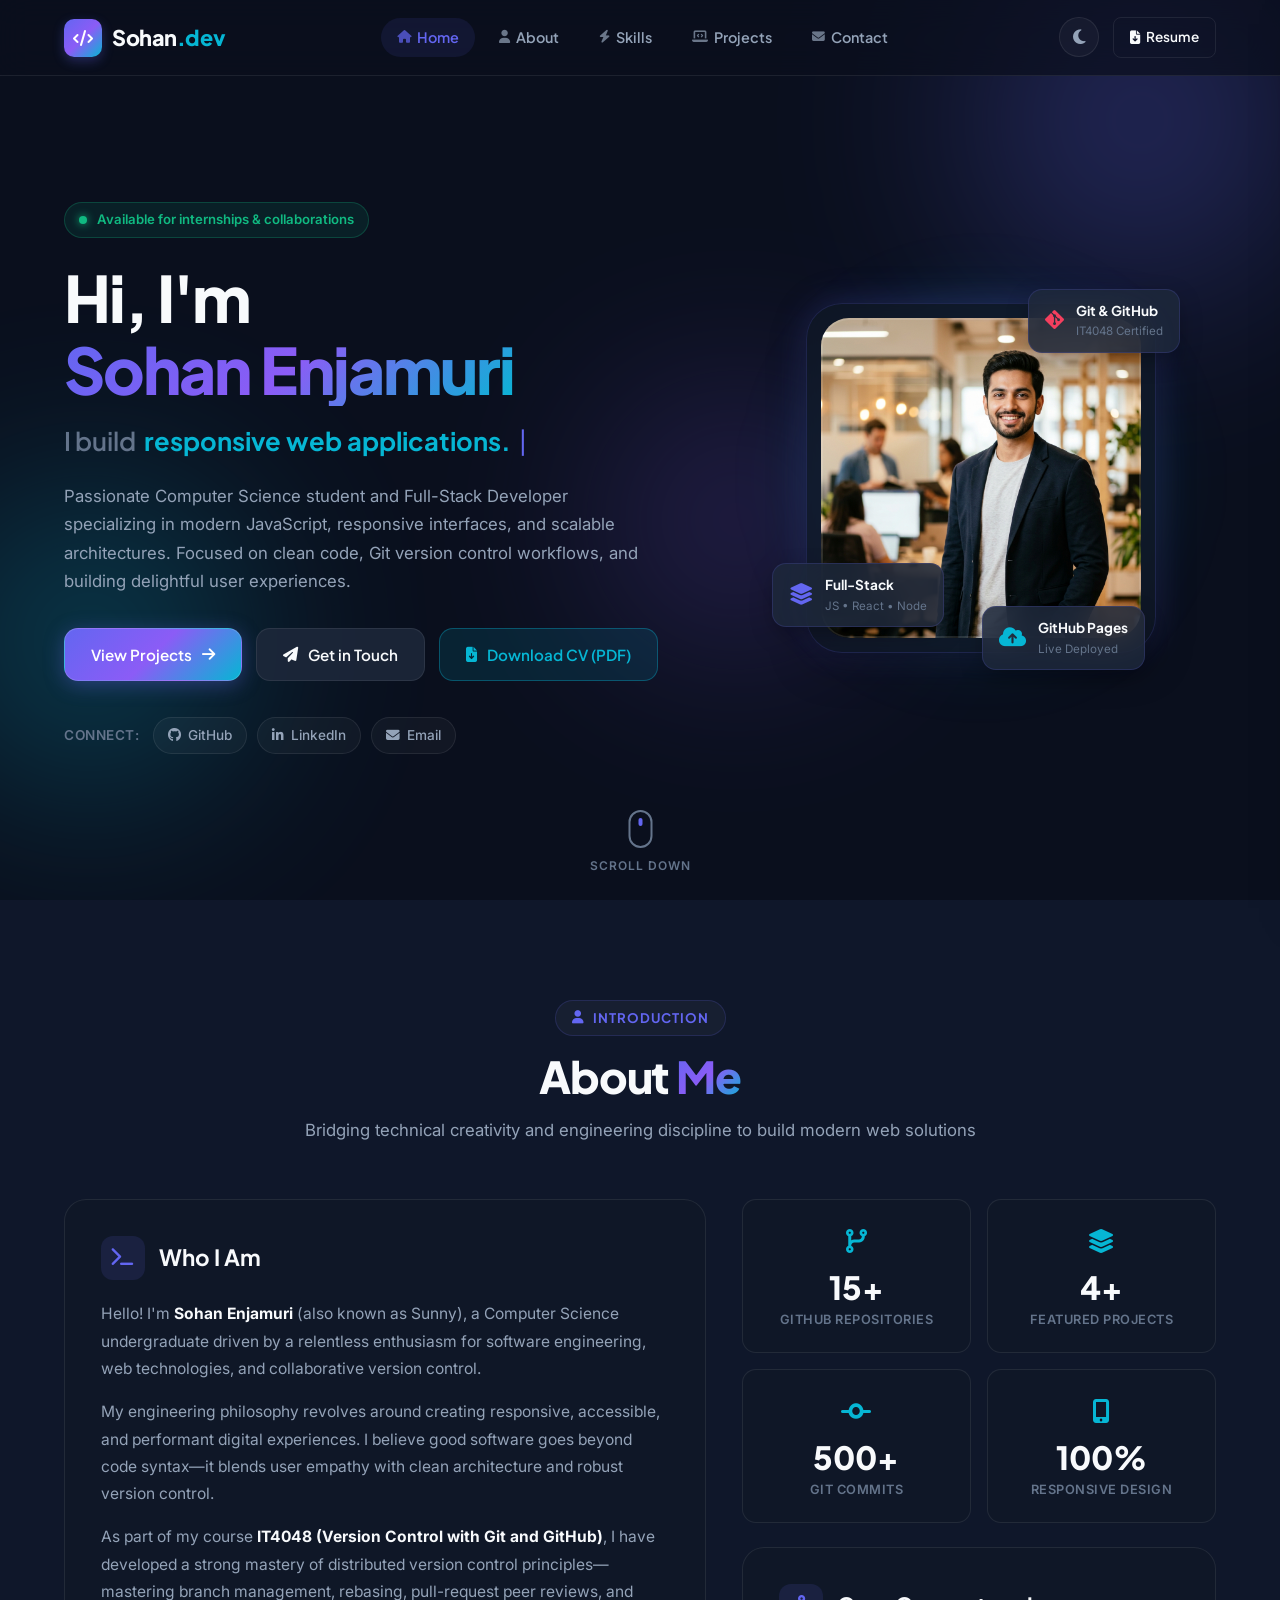
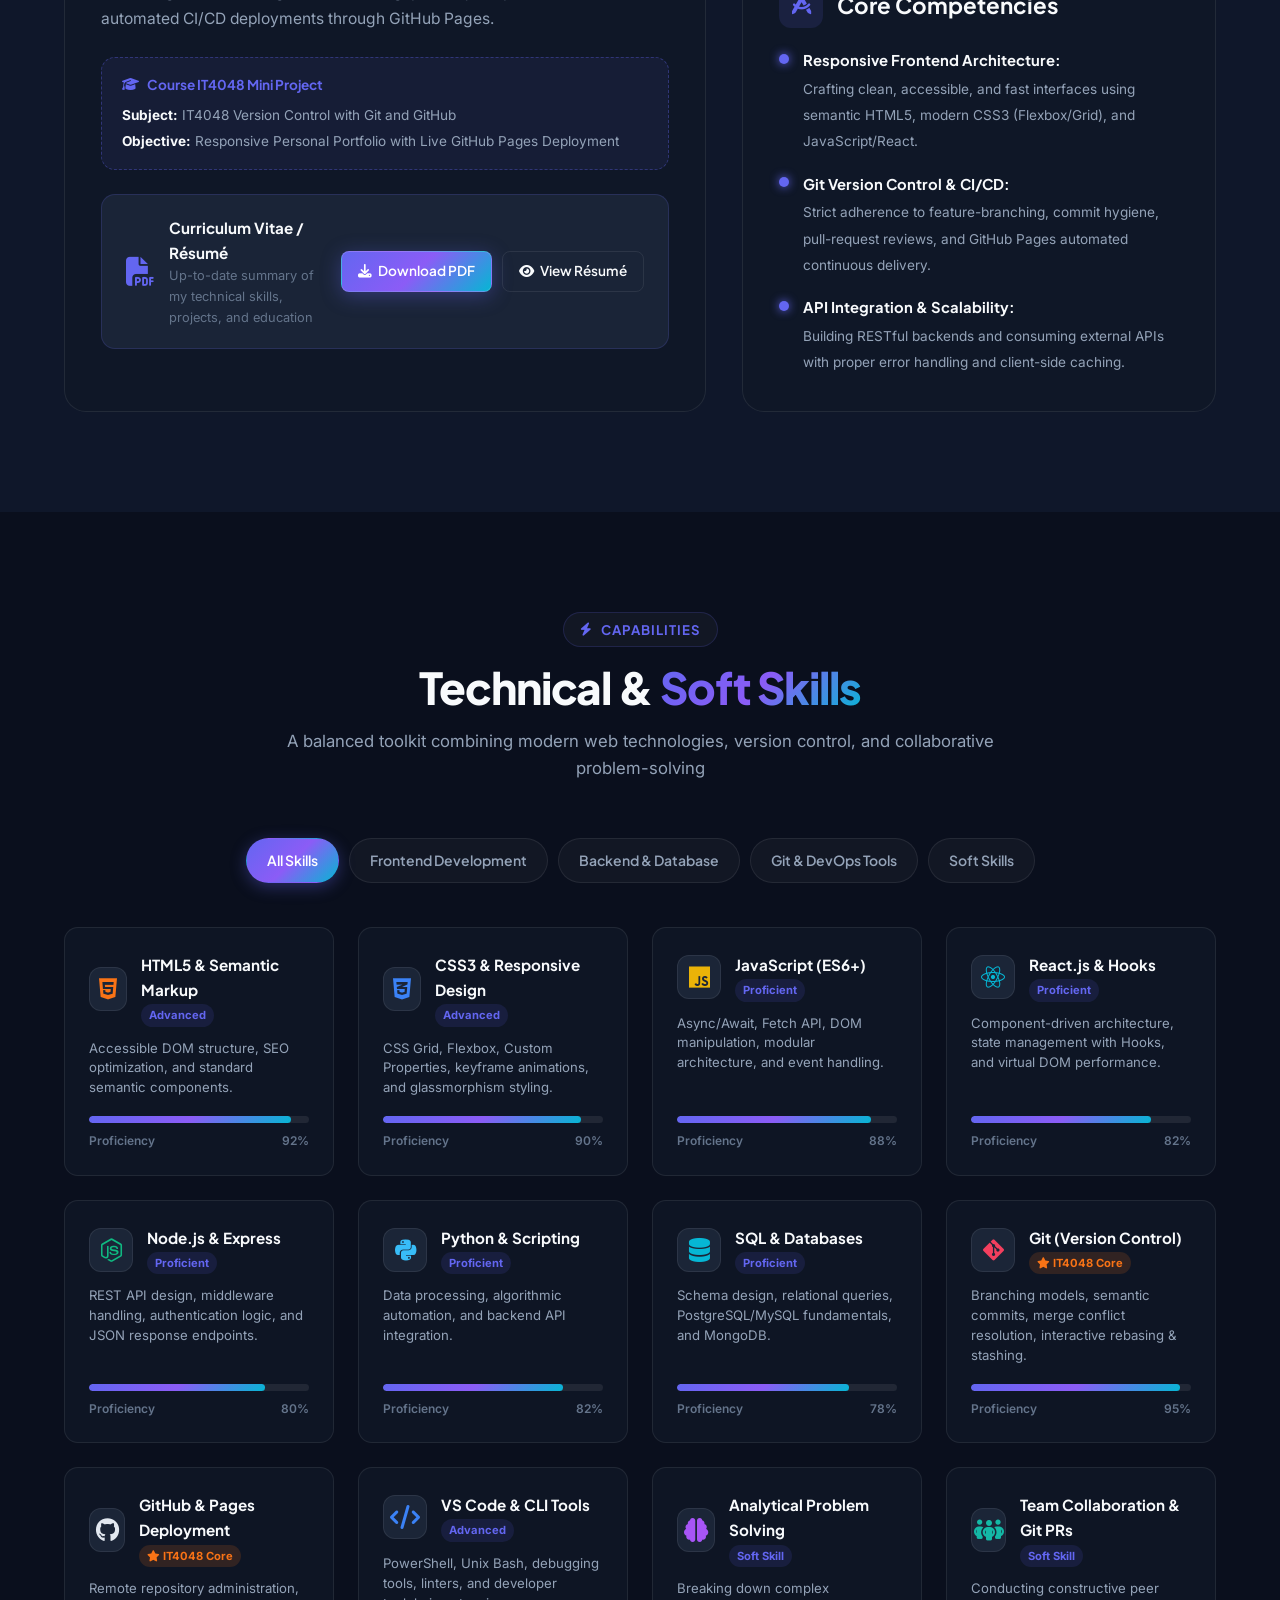
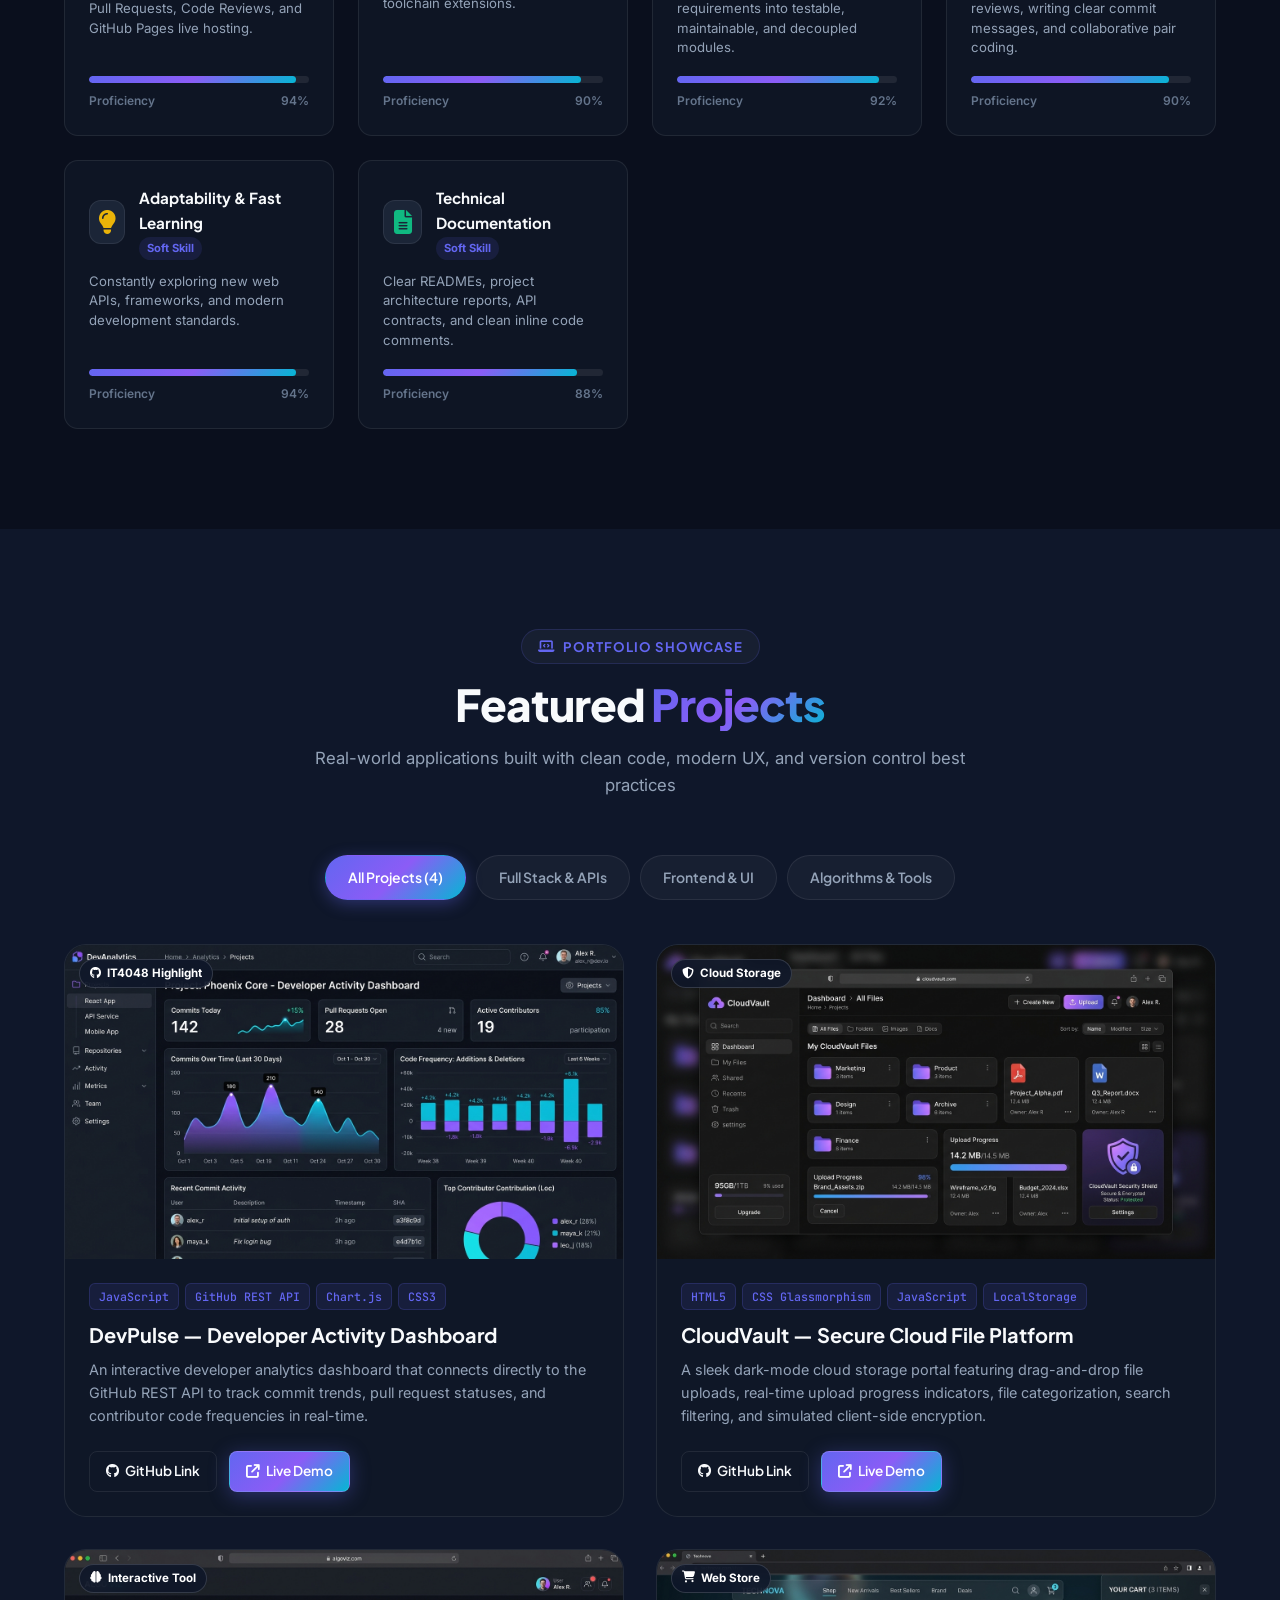
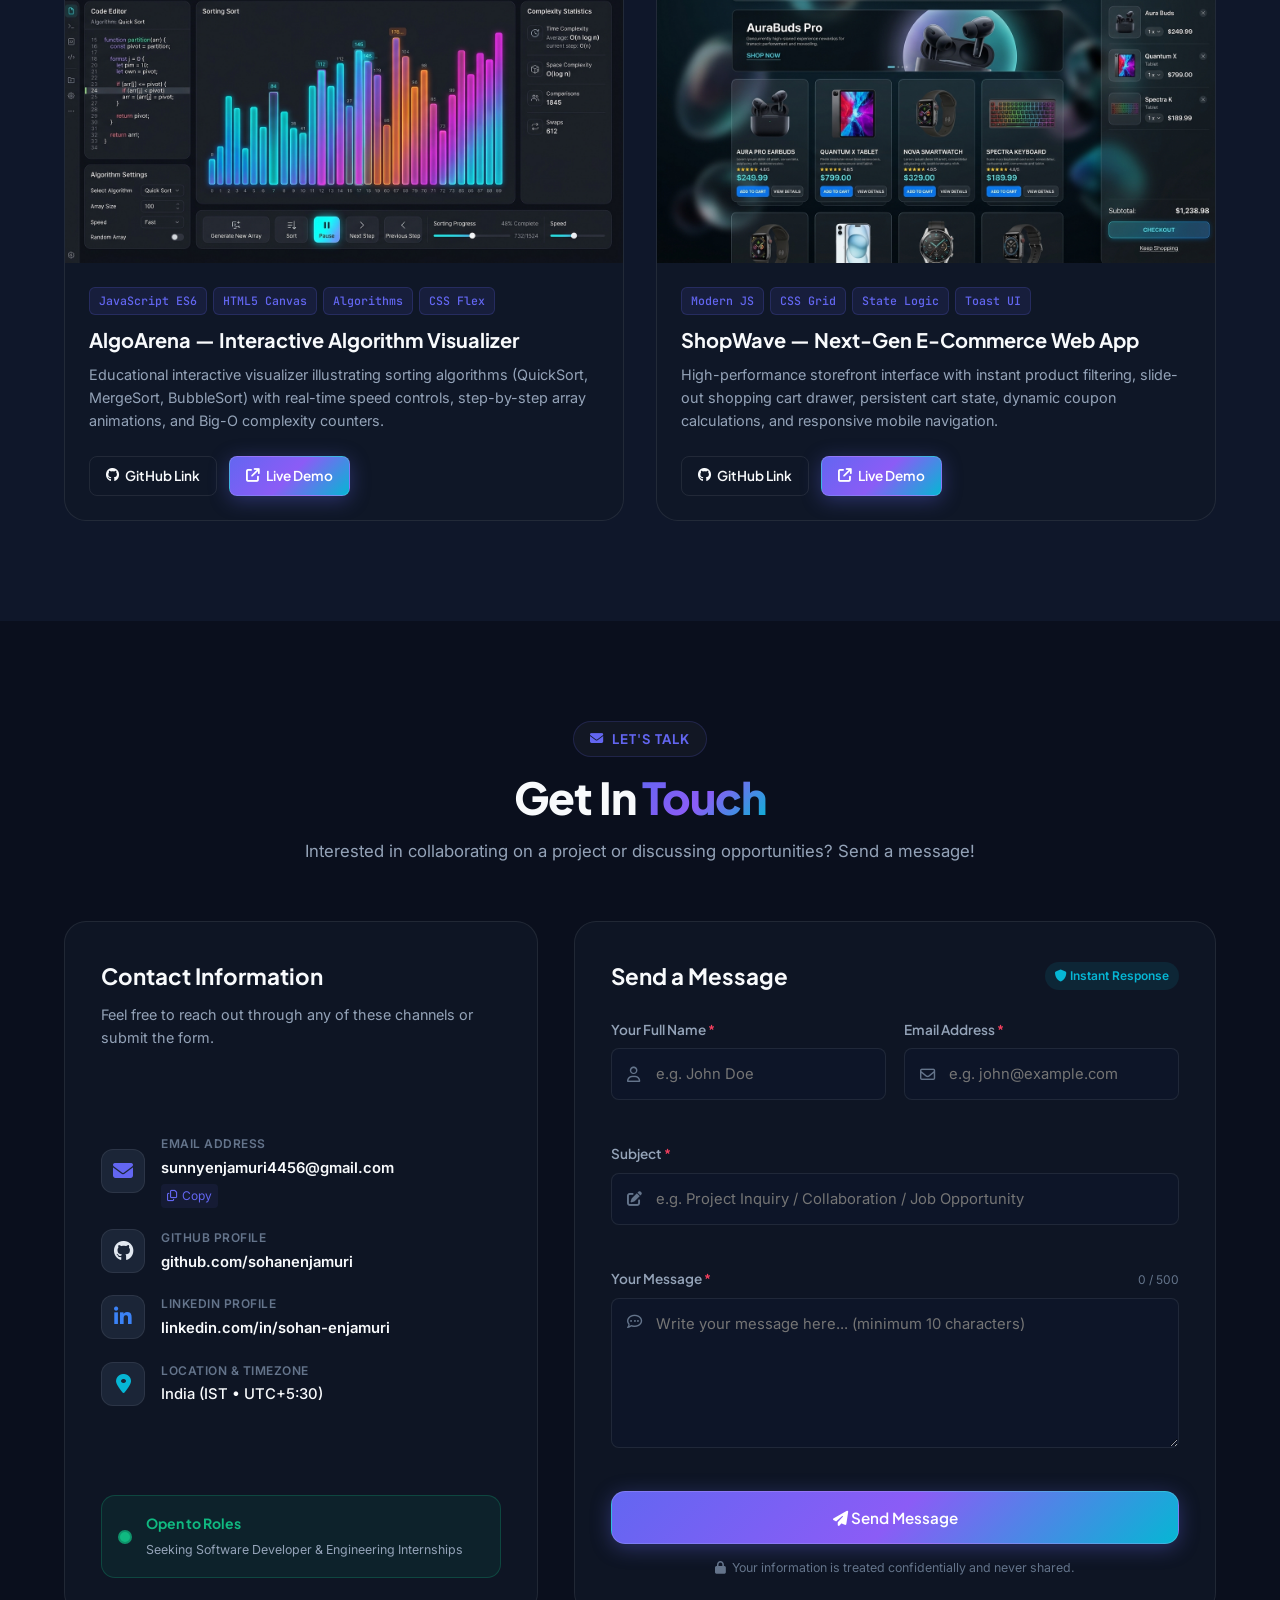
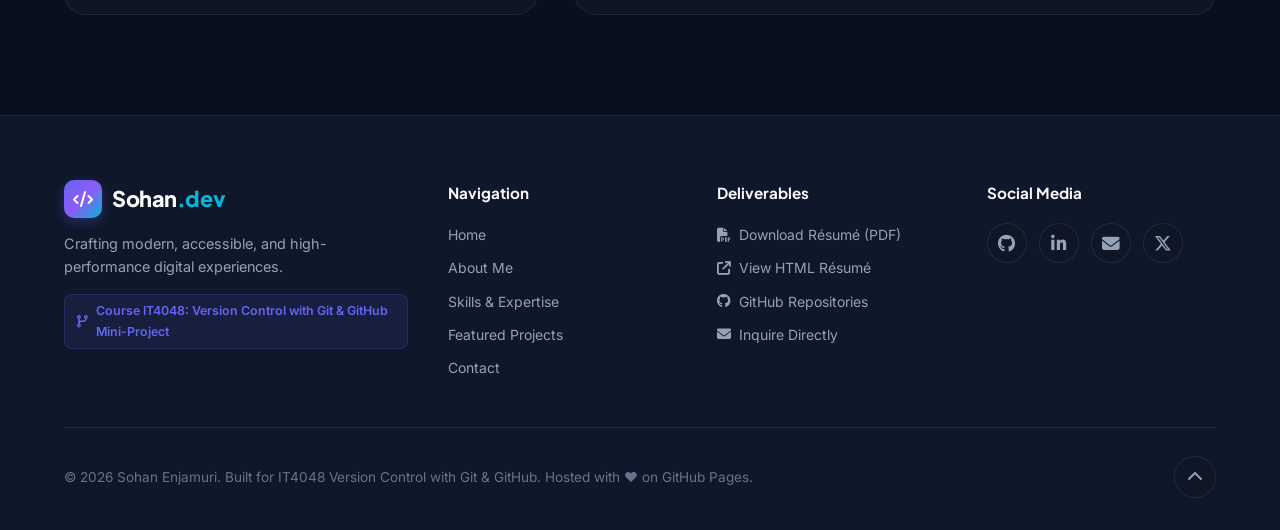
==== index.html @ fd1a0806 "feat: initial commit of personal portfolio website for IT4048 mini-project" ====
<!DOCTYPE html>
<html lang="en" data-theme="dark">
<head>
  <meta charset="UTF-8">
  <meta name="viewport" content="width=device-width, initial-scale=1.0">
  <title>Sohan Enjamuri | Full-Stack Developer & Software Engineering Portfolio</title>
  
  <!-- SEO Meta Tags -->
  <meta name="description" content="Personal portfolio of Sohan Enjamuri - Full-Stack Developer & Computer Science Student. Featuring web projects, technical skills in JavaScript, React, Node.js, and Git version control for IT4048.">
  <meta name="keywords" content="Sohan Enjamuri, Portfolio, Web Developer, Full-Stack Developer, IT4048, Version Control, Git, GitHub Pages, React, JavaScript">
  <meta name="author" content="Sohan Enjamuri">
  <meta name="theme-color" content="#0a0f1d">
  
  <!-- Open Graph / Social Cards -->
  <meta property="og:type" content="website">
  <meta property="og:title" content="Sohan Enjamuri | Portfolio Website">
  <meta property="og:description" content="Explore my projects, technical skills, and resume. Developed for IT4048 Version Control with Git and GitHub.">
  <meta property="og:image" content="assets/images/profile.jpg">
  
  <!-- Favicon -->
  <link rel="icon" type="image/svg+xml" href="assets/images/favicon.svg">
  
  <!-- Google Fonts -->
  <link rel="preconnect" href="https://fonts.googleapis.com">
  <link rel="preconnect" href="https://fonts.gstatic.com" crossorigin>
  <link href="https://fonts.googleapis.com/css2?family=Inter:wght@300;400;500;600;700&family=Plus+Jakarta+Sans:wght@500;600;700;800&family=JetBrains+Mono:wght@400;500&display=swap" rel="stylesheet">
  
  <!-- Font Awesome 6 Icons -->
  <link rel="stylesheet" href="https://cdnjs.cloudflare.com/ajax/libs/font-awesome/6.5.1/css/all.min.css" integrity="sha512-DTOQO9RWCH3ppGqcWaEA1BIZOC6xxalwEsw9c2QQeAIftl+Vegovlnee1c9QX4TctnWMn13TZye+giMm8e2LwA==" crossorigin="anonymous" referrerpolicy="no-referrer" />
  
  <!-- Stylesheet -->
  <link rel="stylesheet" href="style.css">
</head>
<body>

  <!-- Top Navigation Bar -->
  <header class="header" id="header">
    <div class="nav-container">
      <a href="#home" class="logo" id="site-logo" aria-label="Sohan Enjamuri Homepage">
        <span class="logo-icon"><i class="fa-solid fa-code"></i></span>
        <span class="logo-text">Sohan<span class="logo-highlight">.dev</span></span>
      </a>

      <!-- Desktop Navigation Menu -->
      <nav class="nav-menu" id="nav-menu" aria-label="Main Navigation">
        <ul class="nav-list">
          <li class="nav-item"><a href="#home" class="nav-link active" id="nav-home"><i class="fa-solid fa-house nav-icon"></i> Home</a></li>
          <li class="nav-item"><a href="#about" class="nav-link" id="nav-about"><i class="fa-solid fa-user nav-icon"></i> About</a></li>
          <li class="nav-item"><a href="#skills" class="nav-link" id="nav-skills"><i class="fa-solid fa-bolt nav-icon"></i> Skills</a></li>
          <li class="nav-item"><a href="#projects" class="nav-link" id="nav-projects"><i class="fa-solid fa-laptop-code nav-icon"></i> Projects</a></li>
          <li class="nav-item"><a href="#contact" class="nav-link" id="nav-contact"><i class="fa-solid fa-envelope nav-icon"></i> Contact</a></li>
        </ul>
      </nav>

      <!-- Nav Actions (Theme Toggle, Resume Button, Mobile Hamburger) -->
      <div class="nav-actions">
        <!-- Theme Toggle Button -->
        <button class="theme-toggle" id="theme-toggle" aria-label="Toggle dark/light theme" title="Toggle theme">
          <i class="fa-solid fa-moon theme-icon-dark" id="theme-icon"></i>
        </button>

        <!-- Resume Download CTA in Header -->
        <a href="resume.pdf" download="Sohan_Enjamuri_Resume.pdf" class="btn btn-sm btn-outline header-resume-btn" id="header-resume-download" title="Download PDF Resume">
          <i class="fa-solid fa-file-arrow-down"></i>
          <span>Resume</span>
        </a>

        <!-- Mobile Menu Toggle Button -->
        <button class="hamburger" id="hamburger-btn" aria-label="Toggle mobile menu" aria-expanded="false">
          <span class="bar"></span>
          <span class="bar"></span>
          <span class="bar"></span>
        </button>
      </div>
    </div>
  </header>

  <!-- Mobile Navigation Drawer Overlay -->
  <div class="mobile-drawer-overlay" id="mobile-drawer-overlay"></div>
  <aside class="mobile-drawer" id="mobile-drawer" aria-label="Mobile Navigation">
    <div class="mobile-drawer-header">
      <div class="logo">
        <span class="logo-icon"><i class="fa-solid fa-code"></i></span>
        <span class="logo-text">Sohan<span class="logo-highlight">.dev</span></span>
      </div>
      <button class="mobile-close-btn" id="mobile-close-btn" aria-label="Close menu">
        <i class="fa-solid fa-xmark"></i>
      </button>
    </div>
    <ul class="mobile-nav-list">
      <li><a href="#home" class="mobile-nav-link active"><i class="fa-solid fa-house"></i> Home</a></li>
      <li><a href="#about" class="mobile-nav-link"><i class="fa-solid fa-user"></i> About Me</a></li>
      <li><a href="#skills" class="mobile-nav-link"><i class="fa-solid fa-bolt"></i> Skills & Stack</a></li>
      <li><a href="#projects" class="mobile-nav-link"><i class="fa-solid fa-laptop-code"></i> Projects</a></li>
      <li><a href="#contact" class="mobile-nav-link"><i class="fa-solid fa-envelope"></i> Contact</a></li>
    </ul>
    <div class="mobile-drawer-footer">
      <a href="resume.pdf" download="Sohan_Enjamuri_Resume.pdf" class="btn btn-primary btn-block">
        <i class="fa-solid fa-file-arrow-down"></i> Download Resume (PDF)
      </a>
      <div class="mobile-socials">
        <a href="https://github.com/sohanenjamuri" target="_blank" rel="noopener noreferrer" aria-label="GitHub"><i class="fa-brands fa-github"></i></a>
        <a href="https://linkedin.com/in/sohan-enjamuri" target="_blank" rel="noopener noreferrer" aria-label="LinkedIn"><i class="fa-brands fa-linkedin-in"></i></a>
        <a href="mailto:sunnyenjamuri4456@gmail.com" aria-label="Email"><i class="fa-solid fa-envelope"></i></a>
      </div>
    </div>
  </aside>

  <main id="main">
    <!-- SECTION 1: HOME / HERO -->
    <section class="hero-section" id="home">
      <!-- Background Decorative Blobs -->
      <div class="glow-orb orb-1"></div>
      <div class="glow-orb orb-2"></div>
      <div class="glow-orb orb-3"></div>

      <div class="container hero-container">
        <!-- Hero Text Content -->
        <div class="hero-content">
          <div class="status-badge">
            <span class="status-dot"></span>
            <span>Available for internships & collaborations</span>
          </div>

          <h1 class="hero-title">
            Hi, I'm <span class="gradient-text">Sohan Enjamuri</span>
          </h1>

          <div class="hero-tagline-wrapper">
            <span class="tagline-prefix">I build</span>
            <span class="typing-text" id="typing-text">responsive web applications</span>
            <span class="typing-cursor">|</span>
          </div>

          <p class="hero-description">
            Passionate Computer Science student and Full-Stack Developer specializing in modern JavaScript, responsive interfaces, and scalable architectures. Focused on clean code, Git version control workflows, and building delightful user experiences.
          </p>

          <!-- Action Buttons -->
          <div class="hero-actions">
            <a href="#projects" class="btn btn-primary" id="hero-btn-projects">
              <span>View Projects</span>
              <i class="fa-solid fa-arrow-right"></i>
            </a>
            <a href="#contact" class="btn btn-secondary" id="hero-btn-contact">
              <i class="fa-solid fa-paper-plane"></i>
              <span>Get in Touch</span>
            </a>
            <!-- Working Resume Download Button -->
            <a href="resume.pdf" download="Sohan_Enjamuri_Resume.pdf" class="btn btn-accent" id="hero-resume-download" title="Download PDF Resume">
              <i class="fa-solid fa-file-arrow-down"></i>
              <span>Download CV (PDF)</span>
            </a>
          </div>

          <!-- Social Quick Links -->
          <div class="hero-socials">
            <span class="socials-label">Connect:</span>
            <a href="https://github.com/sohanenjamuri" target="_blank" rel="noopener noreferrer" class="social-chip" aria-label="GitHub Profile" title="GitHub">
              <i class="fa-brands fa-github"></i>
              <span>GitHub</span>
            </a>
            <a href="https://linkedin.com/in/sohan-enjamuri" target="_blank" rel="noopener noreferrer" class="social-chip" aria-label="LinkedIn Profile" title="LinkedIn">
              <i class="fa-brands fa-linkedin-in"></i>
              <span>LinkedIn</span>
            </a>
            <a href="mailto:sunnyenjamuri4456@gmail.com" class="social-chip" aria-label="Direct Email" title="Email">
              <i class="fa-solid fa-envelope"></i>
              <span>Email</span>
            </a>
          </div>
        </div>

        <!-- Hero Visual / Photo Card -->
        <div class="hero-visual">
          <div class="profile-card-glow"></div>
          <div class="profile-card">
            <div class="profile-image-wrapper">
              <img src="assets/images/profile.jpg" alt="Portrait photo of Sohan Enjamuri" class="profile-img" id="hero-profile-img" loading="eager">
              <div class="profile-border-ring"></div>
            </div>

            <!-- Floating Badge 1: Git & GitHub -->
            <div class="floating-badge badge-top-right">
              <i class="fa-brands fa-git-alt text-git"></i>
              <div class="badge-text">
                <span class="badge-title">Git & GitHub</span>
                <span class="badge-subtitle">IT4048 Certified</span>
              </div>
            </div>

            <!-- Floating Badge 2: Full Stack -->
            <div class="floating-badge badge-bottom-left">
              <i class="fa-solid fa-layer-group text-accent"></i>
              <div class="badge-text">
                <span class="badge-title">Full-Stack</span>
                <span class="badge-subtitle">JS • React • Node</span>
              </div>
            </div>

            <!-- Floating Badge 3: GitHub Pages Live -->
            <div class="floating-badge badge-bottom-right">
              <i class="fa-solid fa-cloud-arrow-up text-cyan"></i>
              <div class="badge-text">
                <span class="badge-title">GitHub Pages</span>
                <span class="badge-subtitle">Live Deployed</span>
              </div>
            </div>
          </div>
        </div>
      </div>

      <!-- Scroll Indicator -->
      <a href="#about" class="scroll-indicator" aria-label="Scroll to About section">
        <span class="mouse-icon">
          <span class="wheel"></span>
        </span>
        <span class="scroll-text">Scroll Down</span>
      </a>
    </section>

    <!-- SECTION 2: ABOUT -->
    <section class="section about-section" id="about">
      <div class="container">
        <!-- Section Header -->
        <div class="section-header">
          <span class="section-tag"><i class="fa-solid fa-user"></i> Introduction</span>
          <h2 class="section-title">About <span class="gradient-text">Me</span></h2>
          <p class="section-subtitle">Bridging technical creativity and engineering discipline to build modern web solutions</p>
        </div>

        <div class="about-grid">
          <!-- Left Column: Biography & Background -->
          <div class="about-card bio-card">
            <div class="card-icon-header">
              <div class="icon-circle"><i class="fa-solid fa-terminal"></i></div>
              <h3>Who I Am</h3>
            </div>
            <p class="about-text">
              Hello! I'm <strong>Sohan Enjamuri</strong> (also known as Sunny), a Computer Science undergraduate driven by a relentless enthusiasm for software engineering, web technologies, and collaborative version control.
            </p>
            <p class="about-text">
              My engineering philosophy revolves around creating responsive, accessible, and performant digital experiences. I believe good software goes beyond code syntax—it blends user empathy with clean architecture and robust version control.
            </p>
            <p class="about-text">
              As part of my course <strong>IT4048 (Version Control with Git and GitHub)</strong>, I have developed a strong mastery of distributed version control principles—mastering branch management, rebasing, pull-request peer reviews, and automated CI/CD deployments through GitHub Pages.
            </p>

            <!-- Academic & Course Info Box -->
            <div class="course-highlight-box">
              <div class="course-badge"><i class="fa-solid fa-graduation-cap"></i> Course IT4048 Mini Project</div>
              <div class="course-info">
                <span><strong>Subject:</strong> IT4048 Version Control with Git and GitHub</span>
                <span><strong>Objective:</strong> Responsive Personal Portfolio with Live GitHub Pages Deployment</span>
              </div>
            </div>

            <!-- Resume Action Buttons Box -->
            <div class="about-resume-box">
              <div class="resume-box-text">
                <i class="fa-solid fa-file-pdf text-accent"></i>
                <div>
                  <strong>Curriculum Vitae / Résumé</strong>
                  <p>Up-to-date summary of my technical skills, projects, and education</p>
                </div>
              </div>
              <div class="resume-box-actions">
                <a href="resume.pdf" download="Sohan_Enjamuri_Resume.pdf" class="btn btn-primary btn-sm" id="about-resume-download">
                  <i class="fa-solid fa-download"></i> Download PDF
                </a>
                <button class="btn btn-outline btn-sm" id="view-resume-modal-btn">
                  <i class="fa-solid fa-eye"></i> View Résumé
                </button>
              </div>
            </div>
          </div>

          <!-- Right Column: Key Pillars & Live Metrics -->
          <div class="about-stats-container">
            <!-- Metric Cards -->
            <div class="stats-grid">
              <div class="stat-card">
                <div class="stat-icon"><i class="fa-solid fa-code-branch"></i></div>
                <div class="stat-number" data-count="15">15+</div>
                <div class="stat-label">GitHub Repositories</div>
              </div>
              <div class="stat-card">
                <div class="stat-icon"><i class="fa-solid fa-layer-group"></i></div>
                <div class="stat-number" data-count="4">4+</div>
                <div class="stat-label">Featured Projects</div>
              </div>
              <div class="stat-card">
                <div class="stat-icon"><i class="fa-solid fa-code-commit"></i></div>
                <div class="stat-number" data-count="500">500+</div>
                <div class="stat-label">Git Commits</div>
              </div>
              <div class="stat-card">
                <div class="stat-icon"><i class="fa-solid fa-mobile-screen-button"></i></div>
                <div class="stat-number">100%</div>
                <div class="stat-label">Responsive Design</div>
              </div>
            </div>

            <!-- Pillars / What I Focus On -->
            <div class="about-card pillars-card">
              <div class="card-icon-header">
                <div class="icon-circle"><i class="fa-solid fa-compass-drafting"></i></div>
                <h3>Core Competencies</h3>
              </div>
              <div class="pillars-list">
                <div class="pillar-item">
                  <div class="pillar-dot"></div>
                  <div>
                    <strong>Responsive Frontend Architecture:</strong>
                    <span>Crafting clean, accessible, and fast interfaces using semantic HTML5, modern CSS3 (Flexbox/Grid), and JavaScript/React.</span>
                  </div>
                </div>
                <div class="pillar-item">
                  <div class="pillar-dot"></div>
                  <div>
                    <strong>Git Version Control & CI/CD:</strong>
                    <span>Strict adherence to feature-branching, commit hygiene, pull-request reviews, and GitHub Pages automated continuous delivery.</span>
                  </div>
                </div>
                <div class="pillar-item">
                  <div class="pillar-dot"></div>
                  <div>
                    <strong>API Integration & Scalability:</strong>
                    <span>Building RESTful backends and consuming external APIs with proper error handling and client-side caching.</span>
                  </div>
                </div>
              </div>
            </div>
          </div>
        </div>
      </div>
    </section>

    <!-- SECTION 3: SKILLS -->
    <section class="section skills-section" id="skills">
      <div class="container">
        <!-- Section Header -->
        <div class="section-header">
          <span class="section-tag"><i class="fa-solid fa-bolt"></i> Capabilities</span>
          <h2 class="section-title">Technical & <span class="gradient-text">Soft Skills</span></h2>
          <p class="section-subtitle">A balanced toolkit combining modern web technologies, version control, and collaborative problem-solving</p>
        </div>

        <!-- Skill Filter Tabs -->
        <div class="skills-filter-nav" role="tablist" aria-label="Skills Category Filter">
          <button class="filter-tab active" data-filter="all" role="tab" aria-selected="true">All Skills</button>
          <button class="filter-tab" data-filter="frontend" role="tab" aria-selected="false">Frontend Development</button>
          <button class="filter-tab" data-filter="backend" role="tab" aria-selected="false">Backend & Database</button>
          <button class="filter-tab" data-filter="git-tools" role="tab" aria-selected="false">Git & DevOps Tools</button>
          <button class="filter-tab" data-filter="soft" role="tab" aria-selected="false">Soft Skills</button>
        </div>

        <!-- Skills Grid Container -->
        <div class="skills-grid" id="skills-grid">
          <!-- FRONTEND SKILLS -->
          <div class="skill-card" data-category="frontend">
            <div class="skill-card-top">
              <div class="skill-icon-box text-orange"><i class="fa-brands fa-html5"></i></div>
              <div class="skill-details">
                <span class="skill-name">HTML5 & Semantic Markup</span>
                <span class="skill-level-badge">Advanced</span>
              </div>
            </div>
            <p class="skill-desc">Accessible DOM structure, SEO optimization, and standard semantic components.</p>
            <div class="progress-bar-container">
              <div class="progress-bar-fill" data-progress="92%"></div>
            </div>
            <div class="progress-info">
              <span>Proficiency</span>
              <span class="progress-percent">92%</span>
            </div>
          </div>

          <div class="skill-card" data-category="frontend">
            <div class="skill-card-top">
              <div class="skill-icon-box text-blue"><i class="fa-brands fa-css3-alt"></i></div>
              <div class="skill-details">
                <span class="skill-name">CSS3 & Responsive Design</span>
                <span class="skill-level-badge">Advanced</span>
              </div>
            </div>
            <p class="skill-desc">CSS Grid, Flexbox, Custom Properties, keyframe animations, and glassmorphism styling.</p>
            <div class="progress-bar-container">
              <div class="progress-bar-fill" data-progress="90%"></div>
            </div>
            <div class="progress-info">
              <span>Proficiency</span>
              <span class="progress-percent">90%</span>
            </div>
          </div>

          <div class="skill-card" data-category="frontend">
            <div class="skill-card-top">
              <div class="skill-icon-box text-yellow"><i class="fa-brands fa-js"></i></div>
              <div class="skill-details">
                <span class="skill-name">JavaScript (ES6+)</span>
                <span class="skill-level-badge">Proficient</span>
              </div>
            </div>
            <p class="skill-desc">Async/Await, Fetch API, DOM manipulation, modular architecture, and event handling.</p>
            <div class="progress-bar-container">
              <div class="progress-bar-fill" data-progress="88%"></div>
            </div>
            <div class="progress-info">
              <span>Proficiency</span>
              <span class="progress-percent">88%</span>
            </div>
          </div>

          <div class="skill-card" data-category="frontend">
            <div class="skill-card-top">
              <div class="skill-icon-box text-cyan"><i class="fa-brands fa-react"></i></div>
              <div class="skill-details">
                <span class="skill-name">React.js & Hooks</span>
                <span class="skill-level-badge">Proficient</span>
              </div>
            </div>
            <p class="skill-desc">Component-driven architecture, state management with Hooks, and virtual DOM performance.</p>
            <div class="progress-bar-container">
              <div class="progress-bar-fill" data-progress="82%"></div>
            </div>
            <div class="progress-info">
              <span>Proficiency</span>
              <span class="progress-percent">82%</span>
            </div>
          </div>

          <!-- BACKEND & DATABASE -->
          <div class="skill-card" data-category="backend">
            <div class="skill-card-top">
              <div class="skill-icon-box text-green"><i class="fa-brands fa-node-js"></i></div>
              <div class="skill-details">
                <span class="skill-name">Node.js & Express</span>
                <span class="skill-level-badge">Proficient</span>
              </div>
            </div>
            <p class="skill-desc">REST API design, middleware handling, authentication logic, and JSON response endpoints.</p>
            <div class="progress-bar-container">
              <div class="progress-bar-fill" data-progress="80%"></div>
            </div>
            <div class="progress-info">
              <span>Proficiency</span>
              <span class="progress-percent">80%</span>
            </div>
          </div>

          <div class="skill-card" data-category="backend">
            <div class="skill-card-top">
              <div class="skill-icon-box text-python"><i class="fa-brands fa-python"></i></div>
              <div class="skill-details">
                <span class="skill-name">Python & Scripting</span>
                <span class="skill-level-badge">Proficient</span>
              </div>
            </div>
            <p class="skill-desc">Data processing, algorithmic automation, and backend API integration.</p>
            <div class="progress-bar-container">
              <div class="progress-bar-fill" data-progress="82%"></div>
            </div>
            <div class="progress-info">
              <span>Proficiency</span>
              <span class="progress-percent">82%</span>
            </div>
          </div>

          <div class="skill-card" data-category="backend">
            <div class="skill-card-top">
              <div class="skill-icon-box text-cyan"><i class="fa-solid fa-database"></i></div>
              <div class="skill-details">
                <span class="skill-name">SQL & Databases</span>
                <span class="skill-level-badge">Proficient</span>
              </div>
            </div>
            <p class="skill-desc">Schema design, relational queries, PostgreSQL/MySQL fundamentals, and MongoDB.</p>
            <div class="progress-bar-container">
              <div class="progress-bar-fill" data-progress="78%"></div>
            </div>
            <div class="progress-info">
              <span>Proficiency</span>
              <span class="progress-percent">78%</span>
            </div>
          </div>

          <!-- GIT & DEVOPS TOOLS (SUBJECT FOCUS) -->
          <div class="skill-card" data-category="git-tools">
            <div class="skill-card-top">
              <div class="skill-icon-box text-git"><i class="fa-brands fa-git-alt"></i></div>
              <div class="skill-details">
                <span class="skill-name">Git (Version Control)</span>
                <span class="skill-level-badge badge-star"><i class="fa-solid fa-star"></i> IT4048 Core</span>
              </div>
            </div>
            <p class="skill-desc">Branching models, semantic commits, merge conflict resolution, interactive rebasing & stashing.</p>
            <div class="progress-bar-container">
              <div class="progress-bar-fill" data-progress="95%"></div>
            </div>
            <div class="progress-info">
              <span>Proficiency</span>
              <span class="progress-percent">95%</span>
            </div>
          </div>

          <div class="skill-card" data-category="git-tools">
            <div class="skill-card-top">
              <div class="skill-icon-box text-light"><i class="fa-brands fa-github"></i></div>
              <div class="skill-details">
                <span class="skill-name">GitHub & Pages Deployment</span>
                <span class="skill-level-badge badge-star"><i class="fa-solid fa-star"></i> IT4048 Core</span>
              </div>
            </div>
            <p class="skill-desc">Remote repository administration, Pull Requests, Code Reviews, and GitHub Pages live hosting.</p>
            <div class="progress-bar-container">
              <div class="progress-bar-fill" data-progress="94%"></div>
            </div>
            <div class="progress-info">
              <span>Proficiency</span>
              <span class="progress-percent">94%</span>
            </div>
          </div>

          <div class="skill-card" data-category="git-tools">
            <div class="skill-card-top">
              <div class="skill-icon-box text-blue"><i class="fa-solid fa-code"></i></div>
              <div class="skill-details">
                <span class="skill-name">VS Code & CLI Tools</span>
                <span class="skill-level-badge">Advanced</span>
              </div>
            </div>
            <p class="skill-desc">PowerShell, Unix Bash, debugging tools, linters, and developer toolchain extensions.</p>
            <div class="progress-bar-container">
              <div class="progress-bar-fill" data-progress="90%"></div>
            </div>
            <div class="progress-info">
              <span>Proficiency</span>
              <span class="progress-percent">90%</span>
            </div>
          </div>

          <!-- SOFT SKILLS -->
          <div class="skill-card" data-category="soft">
            <div class="skill-card-top">
              <div class="skill-icon-box text-purple"><i class="fa-solid fa-brain"></i></div>
              <div class="skill-details">
                <span class="skill-name">Analytical Problem Solving</span>
                <span class="skill-level-badge">Soft Skill</span>
              </div>
            </div>
            <p class="skill-desc">Breaking down complex requirements into testable, maintainable, and decoupled modules.</p>
            <div class="progress-bar-container">
              <div class="progress-bar-fill" data-progress="92%"></div>
            </div>
            <div class="progress-info">
              <span>Proficiency</span>
              <span class="progress-percent">92%</span>
            </div>
          </div>

          <div class="skill-card" data-category="soft">
            <div class="skill-card-top">
              <div class="skill-icon-box text-teal"><i class="fa-solid fa-people-group"></i></div>
              <div class="skill-details">
                <span class="skill-name">Team Collaboration & Git PRs</span>
                <span class="skill-level-badge">Soft Skill</span>
              </div>
            </div>
            <p class="skill-desc">Conducting constructive peer reviews, writing clear commit messages, and collaborative pair coding.</p>
            <div class="progress-bar-container">
              <div class="progress-bar-fill" data-progress="90%"></div>
            </div>
            <div class="progress-info">
              <span>Proficiency</span>
              <span class="progress-percent">90%</span>
            </div>
          </div>

          <div class="skill-card" data-category="soft">
            <div class="skill-card-top">
              <div class="skill-icon-box text-yellow"><i class="fa-solid fa-lightbulb"></i></div>
              <div class="skill-details">
                <span class="skill-name">Adaptability & Fast Learning</span>
                <span class="skill-level-badge">Soft Skill</span>
              </div>
            </div>
            <p class="skill-desc">Constantly exploring new web APIs, frameworks, and modern development standards.</p>
            <div class="progress-bar-container">
              <div class="progress-bar-fill" data-progress="94%"></div>
            </div>
            <div class="progress-info">
              <span>Proficiency</span>
              <span class="progress-percent">94%</span>
            </div>
          </div>

          <div class="skill-card" data-category="soft">
            <div class="skill-card-top">
              <div class="skill-icon-box text-green"><i class="fa-solid fa-file-lines"></i></div>
              <div class="skill-details">
                <span class="skill-name">Technical Documentation</span>
                <span class="skill-level-badge">Soft Skill</span>
              </div>
            </div>
            <p class="skill-desc">Clear READMEs, project architecture reports, API contracts, and clean inline code comments.</p>
            <div class="progress-bar-container">
              <div class="progress-bar-fill" data-progress="88%"></div>
            </div>
            <div class="progress-info">
              <span>Proficiency</span>
              <span class="progress-percent">88%</span>
            </div>
          </div>
        </div>
      </div>
    </section>

    <!-- SECTION 4: PROJECTS -->
    <section class="section projects-section" id="projects">
      <div class="container">
        <!-- Section Header -->
        <div class="section-header">
          <span class="section-tag"><i class="fa-solid fa-laptop-code"></i> Portfolio Showcase</span>
          <h2 class="section-title">Featured <span class="gradient-text">Projects</span></h2>
          <p class="section-subtitle">Real-world applications built with clean code, modern UX, and version control best practices</p>
        </div>

        <!-- Project Filter Buttons -->
        <div class="project-filter-nav" role="tablist" aria-label="Project Category Filter">
          <button class="project-filter-btn active" data-filter="all">All Projects (4)</button>
          <button class="project-filter-btn" data-filter="fullstack">Full Stack & APIs</button>
          <button class="project-filter-btn" data-filter="frontend">Frontend & UI</button>
          <button class="project-filter-btn" data-filter="tools">Algorithms & Tools</button>
        </div>

        <!-- Projects Grid -->
        <div class="projects-grid" id="projects-grid">
          
          <!-- PROJECT 1: DevPulse -->
          <article class="project-card" data-category="fullstack" id="project-devpulse">
            <div class="project-media">
              <img src="assets/images/project-devpulse.jpg" alt="DevPulse Developer Activity Dashboard Preview" class="project-img" loading="lazy">
              <div class="project-overlay">
                <button class="btn btn-sm btn-light open-modal-btn" data-project="devpulse" aria-label="Quick View DevPulse project">
                  <i class="fa-solid fa-expand"></i> Quick Details
                </button>
              </div>
              <span class="project-badge"><i class="fa-brands fa-github"></i> IT4048 Highlight</span>
            </div>
            <div class="project-body">
              <div class="project-tags">
                <span class="tech-tag">JavaScript</span>
                <span class="tech-tag">GitHub REST API</span>
                <span class="tech-tag">Chart.js</span>
                <span class="tech-tag">CSS3</span>
              </div>
              <h3 class="project-title">DevPulse — Developer Activity Dashboard</h3>
              <p class="project-desc">
                An interactive developer analytics dashboard that connects directly to the GitHub REST API to track commit trends, pull request statuses, and contributor code frequencies in real-time.
              </p>
              <div class="project-footer">
                <a href="https://github.com/sohanenjamuri/devpulse-analytics" target="_blank" rel="noopener noreferrer" class="btn btn-outline btn-sm" aria-label="DevPulse GitHub Repository">
                  <i class="fa-brands fa-github"></i> GitHub Link
                </a>
                <a href="https://sohanenjamuri.github.io/devpulse-analytics" target="_blank" rel="noopener noreferrer" class="btn btn-primary btn-sm" aria-label="DevPulse Live Demo">
                  <i class="fa-solid fa-arrow-up-right-from-square"></i> Live Demo
                </a>
              </div>
            </div>
          </article>

          <!-- PROJECT 2: CloudVault -->
          <article class="project-card" data-category="frontend" id="project-cloudvault">
            <div class="project-media">
              <img src="assets/images/project-cloudvault.jpg" alt="CloudVault Modern Storage Web App Preview" class="project-img" loading="lazy">
              <div class="project-overlay">
                <button class="btn btn-sm btn-light open-modal-btn" data-project="cloudvault" aria-label="Quick View CloudVault project">
                  <i class="fa-solid fa-expand"></i> Quick Details
                </button>
              </div>
              <span class="project-badge"><i class="fa-solid fa-shield-halved"></i> Cloud Storage</span>
            </div>
            <div class="project-body">
              <div class="project-tags">
                <span class="tech-tag">HTML5</span>
                <span class="tech-tag">CSS Glassmorphism</span>
                <span class="tech-tag">JavaScript</span>
                <span class="tech-tag">LocalStorage</span>
              </div>
              <h3 class="project-title">CloudVault — Secure Cloud File Platform</h3>
              <p class="project-desc">
                A sleek dark-mode cloud storage portal featuring drag-and-drop file uploads, real-time upload progress indicators, file categorization, search filtering, and simulated client-side encryption.
              </p>
              <div class="project-footer">
                <a href="https://github.com/sohanenjamuri/cloudvault-storage" target="_blank" rel="noopener noreferrer" class="btn btn-outline btn-sm" aria-label="CloudVault GitHub Repository">
                  <i class="fa-brands fa-github"></i> GitHub Link
                </a>
                <a href="https://sohanenjamuri.github.io/cloudvault-storage" target="_blank" rel="noopener noreferrer" class="btn btn-primary btn-sm" aria-label="CloudVault Live Demo">
                  <i class="fa-solid fa-arrow-up-right-from-square"></i> Live Demo
                </a>
              </div>
            </div>
          </article>

          <!-- PROJECT 3: AlgoArena -->
          <article class="project-card" data-category="tools" id="project-algoarena">
            <div class="project-media">
              <img src="assets/images/project-algoarena.jpg" alt="AlgoArena Algorithm Visualizer Preview" class="project-img" loading="lazy">
              <div class="project-overlay">
                <button class="btn btn-sm btn-light open-modal-btn" data-project="algoarena" aria-label="Quick View AlgoArena project">
                  <i class="fa-solid fa-expand"></i> Quick Details
                </button>
              </div>
              <span class="project-badge"><i class="fa-solid fa-brain"></i> Interactive Tool</span>
            </div>
            <div class="project-body">
              <div class="project-tags">
                <span class="tech-tag">JavaScript ES6</span>
                <span class="tech-tag">HTML5 Canvas</span>
                <span class="tech-tag">Algorithms</span>
                <span class="tech-tag">CSS Flex</span>
              </div>
              <h3 class="project-title">AlgoArena — Interactive Algorithm Visualizer</h3>
              <p class="project-desc">
                Educational interactive visualizer illustrating sorting algorithms (QuickSort, MergeSort, BubbleSort) with real-time speed controls, step-by-step array animations, and Big-O complexity counters.
              </p>
              <div class="project-footer">
                <a href="https://github.com/sohanenjamuri/algo-arena-visualizer" target="_blank" rel="noopener noreferrer" class="btn btn-outline btn-sm" aria-label="AlgoArena GitHub Repository">
                  <i class="fa-brands fa-github"></i> GitHub Link
                </a>
                <a href="https://sohanenjamuri.github.io/algo-arena-visualizer" target="_blank" rel="noopener noreferrer" class="btn btn-primary btn-sm" aria-label="AlgoArena Live Demo">
                  <i class="fa-solid fa-arrow-up-right-from-square"></i> Live Demo
                </a>
              </div>
            </div>
          </article>

          <!-- PROJECT 4: ShopWave -->
          <article class="project-card" data-category="fullstack" id="project-shopwave">
            <div class="project-media">
              <img src="assets/images/project-shopwave.jpg" alt="ShopWave Modern E-Commerce Preview" class="project-img" loading="lazy">
              <div class="project-overlay">
                <button class="btn btn-sm btn-light open-modal-btn" data-project="shopwave" aria-label="Quick View ShopWave project">
                  <i class="fa-solid fa-expand"></i> Quick Details
                </button>
              </div>
              <span class="project-badge"><i class="fa-solid fa-cart-shopping"></i> Web Store</span>
            </div>
            <div class="project-body">
              <div class="project-tags">
                <span class="tech-tag">Modern JS</span>
                <span class="tech-tag">CSS Grid</span>
                <span class="tech-tag">State Logic</span>
                <span class="tech-tag">Toast UI</span>
              </div>
              <h3 class="project-title">ShopWave — Next-Gen E-Commerce Web App</h3>
              <p class="project-desc">
                High-performance storefront interface with instant product filtering, slide-out shopping cart drawer, persistent cart state, dynamic coupon calculations, and responsive mobile navigation.
              </p>
              <div class="project-footer">
                <a href="https://github.com/sohanenjamuri/shopwave-ecommerce" target="_blank" rel="noopener noreferrer" class="btn btn-outline btn-sm" aria-label="ShopWave GitHub Repository">
                  <i class="fa-brands fa-github"></i> GitHub Link
                </a>
                <a href="https://sohanenjamuri.github.io/shopwave-ecommerce" target="_blank" rel="noopener noreferrer" class="btn btn-primary btn-sm" aria-label="ShopWave Live Demo">
                  <i class="fa-solid fa-arrow-up-right-from-square"></i> Live Demo
                </a>
              </div>
            </div>
          </article>

        </div>
      </div>
    </section>

    <!-- SECTION 5: CONTACT -->
    <section class="section contact-section" id="contact">
      <div class="container">
        <!-- Section Header -->
        <div class="section-header">
          <span class="section-tag"><i class="fa-solid fa-envelope"></i> Let's Talk</span>
          <h2 class="section-title">Get In <span class="gradient-text">Touch</span></h2>
          <p class="section-subtitle">Interested in collaborating on a project or discussing opportunities? Send a message!</p>
        </div>

        <div class="contact-wrapper">
          <!-- Left Column: Contact Cards & Socials -->
          <div class="contact-sidebar">
            <div class="contact-info-card">
              <div class="info-card-header">
                <h3>Contact Information</h3>
                <p>Feel free to reach out through any of these channels or submit the form.</p>
              </div>

              <div class="info-items-list">
                <!-- Email Item -->
                <div class="info-item">
                  <div class="info-icon text-indigo"><i class="fa-solid fa-envelope"></i></div>
                  <div class="info-details">
                    <span class="info-label">Email Address</span>
                    <a href="mailto:sunnyenjamuri4456@gmail.com" class="info-link" id="email-link">sunnyenjamuri4456@gmail.com</a>
                    <button class="copy-btn" id="copy-email-btn" title="Copy email address" aria-label="Copy email">
                      <i class="fa-regular fa-copy"></i> <span>Copy</span>
                    </button>
                  </div>
                </div>

                <!-- GitHub Item -->
                <div class="info-item">
                  <div class="info-icon text-light"><i class="fa-brands fa-github"></i></div>
                  <div class="info-details">
                    <span class="info-label">GitHub Profile</span>
                    <a href="https://github.com/sohanenjamuri" target="_blank" rel="noopener noreferrer" class="info-link">github.com/sohanenjamuri</a>
                  </div>
                </div>

                <!-- LinkedIn Item -->
                <div class="info-item">
                  <div class="info-icon text-blue"><i class="fa-brands fa-linkedin-in"></i></div>
                  <div class="info-details">
                    <span class="info-label">LinkedIn Profile</span>
                    <a href="https://linkedin.com/in/sohan-enjamuri" target="_blank" rel="noopener noreferrer" class="info-link">linkedin.com/in/sohan-enjamuri</a>
                  </div>
                </div>

                <!-- Location Item -->
                <div class="info-item">
                  <div class="info-icon text-cyan"><i class="fa-solid fa-location-dot"></i></div>
                  <div class="info-details">
                    <span class="info-label">Location & Timezone</span>
                    <span class="info-text">India (IST • UTC+5:30)</span>
                  </div>
                </div>
              </div>

              <!-- Quick Status -->
              <div class="availability-card">
                <div class="status-indicator">
                  <span class="ping-circle"></span>
                  <span class="dot-circle"></span>
                </div>
                <div class="availability-text">
                  <strong>Open to Roles</strong>
                  <span>Seeking Software Developer & Engineering Internships</span>
                </div>
              </div>
            </div>
          </div>

          <!-- Right Column: Interactive Contact Form -->
          <div class="contact-form-container">
            <form class="contact-form" id="contact-form" novalidate>
              <div class="form-title-bar">
                <h3>Send a Message</h3>
                <span class="form-badge"><i class="fa-solid fa-shield"></i> Instant Response</span>
              </div>

              <!-- Form Alert / Feedback Box -->
              <div class="form-alert" id="form-alert" role="alert" style="display: none;"></div>

              <div class="form-row">
                <!-- Name Field -->
                <div class="form-group">
                  <label for="contact-name">Your Full Name <span class="required">*</span></label>
                  <div class="input-wrapper">
                    <i class="fa-regular fa-user input-icon"></i>
                    <input type="text" id="contact-name" name="name" class="form-control" placeholder="e.g. John Doe" required autocomplete="name">
                  </div>
                  <span class="error-msg" id="name-error"></span>
                </div>

                <!-- Email Field -->
                <div class="form-group">
                  <label for="contact-email">Email Address <span class="required">*</span></label>
                  <div class="input-wrapper">
                    <i class="fa-regular fa-envelope input-icon"></i>
                    <input type="email" id="contact-email" name="email" class="form-control" placeholder="e.g. john@example.com" required autocomplete="email">
                  </div>
                  <span class="error-msg" id="email-error"></span>
                </div>
              </div>

              <!-- Subject Field -->
              <div class="form-group">
                <label for="contact-subject">Subject <span class="required">*</span></label>
                <div class="input-wrapper">
                  <i class="fa-solid fa-pen-to-square input-icon"></i>
                  <input type="text" id="contact-subject" name="subject" class="form-control" placeholder="e.g. Project Inquiry / Collaboration / Job Opportunity" required>
                </div>
                <span class="error-msg" id="subject-error"></span>
              </div>

              <!-- Message Field -->
              <div class="form-group">
                <div class="message-label-row">
                  <label for="contact-message">Your Message <span class="required">*</span></label>
                  <span class="char-count" id="char-counter">0 / 500</span>
                </div>
                <div class="input-wrapper textarea-wrapper">
                  <i class="fa-regular fa-comment-dots input-icon"></i>
                  <textarea id="contact-message" name="message" class="form-control" rows="5" placeholder="Write your message here... (minimum 10 characters)" maxlength="500" required></textarea>
                </div>
                <span class="error-msg" id="message-error"></span>
              </div>

              <!-- Submit Button -->
              <button type="submit" class="btn btn-primary btn-block submit-btn" id="contact-submit-btn">
                <span class="btn-text"><i class="fa-solid fa-paper-plane"></i> Send Message</span>
                <span class="btn-loader" style="display: none;"><i class="fa-solid fa-spinner fa-spin"></i> Sending...</span>
              </button>

              <p class="form-privacy-note">
                <i class="fa-solid fa-lock"></i> Your information is treated confidentially and never shared.
              </p>
            </form>
          </div>
        </div>
      </div>
    </section>
  </main>

  <!-- FOOTER -->
  <footer class="footer">
    <div class="container footer-container">
      <div class="footer-top">
        <div class="footer-brand">
          <a href="#home" class="logo">
            <span class="logo-icon"><i class="fa-solid fa-code"></i></span>
            <span class="logo-text">Sohan<span class="logo-highlight">.dev</span></span>
          </a>
          <p class="footer-tagline">Crafting modern, accessible, and high-performance digital experiences.</p>
          <div class="footer-course-tag">
            <i class="fa-solid fa-code-branch"></i> Course IT4048: Version Control with Git & GitHub Mini-Project
          </div>
        </div>

        <div class="footer-links-group">
          <h4>Navigation</h4>
          <ul>
            <li><a href="#home">Home</a></li>
            <li><a href="#about">About Me</a></li>
            <li><a href="#skills">Skills & Expertise</a></li>
            <li><a href="#projects">Featured Projects</a></li>
            <li><a href="#contact">Contact</a></li>
          </ul>
        </div>

        <div class="footer-links-group">
          <h4>Deliverables</h4>
          <ul>
            <li><a href="resume.pdf" download="Sohan_Enjamuri_Resume.pdf"><i class="fa-solid fa-file-pdf"></i> Download Résumé (PDF)</a></li>
            <li><a href="resume.html" target="_blank"><i class="fa-solid fa-arrow-up-right-from-square"></i> View HTML Résumé</a></li>
            <li><a href="https://github.com/sohanenjamuri" target="_blank" rel="noopener noreferrer"><i class="fa-brands fa-github"></i> GitHub Repositories</a></li>
            <li><a href="#contact"><i class="fa-solid fa-envelope"></i> Inquire Directly</a></li>
          </ul>
        </div>

        <div class="footer-links-group">
          <h4>Social Media</h4>
          <div class="footer-social-icons">
            <a href="https://github.com/sohanenjamuri" target="_blank" rel="noopener noreferrer" aria-label="GitHub Profile" title="GitHub"><i class="fa-brands fa-github"></i></a>
            <a href="https://linkedin.com/in/sohan-enjamuri" target="_blank" rel="noopener noreferrer" aria-label="LinkedIn Profile" title="LinkedIn"><i class="fa-brands fa-linkedin-in"></i></a>
            <a href="mailto:sunnyenjamuri4456@gmail.com" aria-label="Email" title="Email"><i class="fa-solid fa-envelope"></i></a>
            <a href="https://twitter.com" target="_blank" rel="noopener noreferrer" aria-label="Twitter / X" title="Twitter"><i class="fa-brands fa-x-twitter"></i></a>
          </div>
        </div>
      </div>

      <div class="footer-bottom">
        <p class="copyright">
          &copy; 2026 Sohan Enjamuri. Built for IT4048 Version Control with Git & GitHub. Hosted with ❤️ on GitHub Pages.
        </p>
        <button class="back-to-top" id="back-to-top" aria-label="Scroll to top of page" title="Back to top">
          <i class="fa-solid fa-chevron-up"></i>
        </button>
      </div>
    </div>
  </footer>

  <!-- RESUME VIEW MODAL -->
  <div class="modal" id="resume-modal" role="dialog" aria-modal="true" aria-labelledby="resume-modal-title">
    <div class="modal-backdrop" id="resume-modal-backdrop"></div>
    <div class="modal-dialog modal-lg">
      <div class="modal-content">
        <div class="modal-header">
          <h3 class="modal-title" id="resume-modal-title"><i class="fa-solid fa-file-pdf text-accent"></i> Sohan Enjamuri — Résumé</h3>
          <button class="modal-close-btn" id="resume-modal-close" aria-label="Close modal">
            <i class="fa-solid fa-xmark"></i>
          </button>
        </div>
        <div class="modal-body resume-modal-body">
          <iframe src="resume.html" title="Sohan Enjamuri Resume" class="resume-iframe" id="resume-iframe"></iframe>
        </div>
        <div class="modal-footer">
          <a href="resume.pdf" download="Sohan_Enjamuri_Resume.pdf" class="btn btn-primary" id="modal-resume-download">
            <i class="fa-solid fa-download"></i> Download PDF
          </a>
          <a href="resume.html" target="_blank" class="btn btn-outline">
            <i class="fa-solid fa-arrow-up-right-from-square"></i> Open in New Tab
          </a>
          <button class="btn btn-secondary" id="modal-resume-dismiss">Close</button>
        </div>
      </div>
    </div>
  </div>

  <!-- PROJECT DETAILS QUICK VIEW MODAL -->
  <div class="modal" id="project-modal" role="dialog" aria-modal="true" aria-labelledby="project-modal-title">
    <div class="modal-backdrop" id="project-modal-backdrop"></div>
    <div class="modal-dialog">
      <div class="modal-content">
        <div class="modal-header">
          <h3 class="modal-title" id="project-modal-title">Project Details</h3>
          <button class="modal-close-btn" id="project-modal-close" aria-label="Close modal">
            <i class="fa-solid fa-xmark"></i>
          </button>
        </div>
        <div class="modal-body" id="project-modal-content">
          <!-- Dynamically populated via script.js -->
        </div>
        <div class="modal-footer" id="project-modal-footer">
          <!-- Action buttons dynamically inserted -->
        </div>
      </div>
    </div>
  </div>

  <!-- TOAST NOTIFICATION CONTAINER -->
  <div class="toast-container" id="toast-container" aria-live="polite"></div>

  <!-- Main Application Script -->
  <script src="script.js"></script>
</body>
</html>
---- style.css ----
/* ==========================================================================
   PORTFOLIO DESIGN SYSTEM & STYLESHEET
   Student: Sohan Enjamuri
   Course: IT4048 - Version Control with Git and GitHub
   Theme: Modern Dark & Light Glassmorphism with Indigo/Cyan Accents
   ========================================================================== */

/* --------------------------------------------------------------------------
   1. CSS Custom Properties / Design Tokens
   -------------------------------------------------------------------------- */
:root {
  /* Color Palette - Dark Theme (Default) */
  --bg-primary: #0a0f1d;
  --bg-secondary: #0f172a;
  --bg-surface: rgba(17, 24, 39, 0.75);
  --bg-surface-elevated: rgba(30, 41, 59, 0.85);
  --bg-glass: rgba(255, 255, 255, 0.035);
  --bg-glass-hover: rgba(255, 255, 255, 0.07);
  --bg-input: rgba(15, 23, 42, 0.85);

  --border-subtle: rgba(255, 255, 255, 0.08);
  --border-focus: #6366f1;
  --border-card: rgba(99, 102, 241, 0.18);

  --text-primary: #f8fafc;
  --text-secondary: #94a3b8;
  --text-muted: #64748b;
  --text-inverse: #0a0f1d;

  /* Accent Gradients & Colors */
  --primary: #6366f1;         /* Indigo */
  --primary-hover: #4f46e5;
  --primary-gradient: linear-gradient(135deg, #6366f1 0%, #8b5cf6 50%, #06b6d4 100%);
  --accent-cyan: #06b6d4;      /* Cyan neon */
  --accent-violet: #8b5cf6;    /* Violet */
  --accent-emerald: #10b981;   /* Emerald green */
  --accent-amber: #f59e0b;     /* Amber/Gold */
  --accent-rose: #f43f5e;      /* Rose */
  --git-orange: #f97316;       /* Git color */

  /* Glassmorphism & Shadows */
  --glass-blur: blur(16px);
  --shadow-sm: 0 2px 8px rgba(0, 0, 0, 0.2);
  --shadow-md: 0 8px 24px -4px rgba(0, 0, 0, 0.35);
  --shadow-lg: 0 16px 40px -8px rgba(0, 0, 0, 0.5);
  --shadow-glow: 0 0 35px rgba(99, 102, 241, 0.25);
  --shadow-cyan-glow: 0 0 30px rgba(6, 182, 212, 0.25);

  /* Typography */
  --font-heading: 'Plus Jakarta Sans', system-ui, -apple-system, sans-serif;
  --font-body: 'Inter', system-ui, -apple-system, sans-serif;
  --font-mono: 'JetBrains Mono', monospace;

  /* Layout & Sizing */
  --header-height: 76px;
  --container-max: 1200px;
  --border-radius-sm: 8px;
  --border-radius-md: 14px;
  --border-radius-lg: 22px;
  --border-radius-full: 9999px;

  /* Transitions */
  --transition-fast: 0.18s cubic-bezier(0.4, 0, 0.2, 1);
  --transition-normal: 0.28s cubic-bezier(0.4, 0, 0.2, 1);
  --transition-slow: 0.45s cubic-bezier(0.16, 1, 0.3, 1);
}

/* Light Theme Variables */
[data-theme="light"] {
  --bg-primary: #f8fafc;
  --bg-secondary: #ffffff;
  --bg-surface: rgba(255, 255, 255, 0.85);
  --bg-surface-elevated: #ffffff;
  --bg-glass: rgba(255, 255, 255, 0.7);
  --bg-glass-hover: rgba(241, 245, 249, 0.9);
  --bg-input: #ffffff;

  --border-subtle: rgba(148, 163, 184, 0.2);
  --border-focus: #4f46e5;
  --border-card: rgba(99, 102, 241, 0.2);

  --text-primary: #0f172a;
  --text-secondary: #475569;
  --text-muted: #64748b;
  --text-inverse: #ffffff;

  --primary: #4f46e5;
  --primary-hover: #4338ca;
  --primary-gradient: linear-gradient(135deg, #4f46e5 0%, #7c3aed 50%, #0284c7 100%);

  --shadow-sm: 0 2px 8px rgba(15, 23, 42, 0.05);
  --shadow-md: 0 8px 24px -4px rgba(15, 23, 42, 0.08);
  --shadow-lg: 0 16px 40px -8px rgba(15, 23, 42, 0.12);
  --shadow-glow: 0 0 25px rgba(99, 102, 241, 0.15);
}

/* --------------------------------------------------------------------------
   2. Reset & Global Styles
   -------------------------------------------------------------------------- */
*, *::before, *::after {
  box-sizing: border-box;
  margin: 0;
  padding: 0;
}

html {
  scroll-behavior: smooth;
  font-size: 16px;
  -webkit-font-smoothing: antialiased;
  -moz-osx-font-smoothing: grayscale;
}

body {
  font-family: var(--font-body);
  background-color: var(--bg-primary);
  color: var(--text-primary);
  line-height: 1.65;
  overflow-x: hidden;
  position: relative;
  transition: background-color var(--transition-normal), color var(--transition-normal);
}

img, picture, svg, video {
  display: block;
  max-width: 100%;
}

a {
  color: inherit;
  text-decoration: none;
  transition: color var(--transition-fast);
}

button, input, textarea, select {
  font: inherit;
}

button {
  cursor: pointer;
  border: none;
  background: none;
}

ul, ol {
  list-style: none;
}

/* Container */
.container {
  width: 100%;
  max-width: var(--container-max);
  margin-left: auto;
  margin-right: auto;
  padding-left: 24px;
  padding-right: 24px;
}

/* Section Wrapper */
.section {
  padding: 100px 0;
  position: relative;
}

/* Section Header */
.section-header {
  text-align: center;
  max-width: 720px;
  margin: 0 auto 56px;
}

.section-tag {
  display: inline-flex;
  align-items: center;
  gap: 8px;
  background: var(--bg-glass);
  border: 1px solid var(--border-card);
  color: var(--primary);
  font-family: var(--font-heading);
  font-size: 0.825rem;
  font-weight: 700;
  text-transform: uppercase;
  letter-spacing: 1px;
  padding: 6px 16px;
  border-radius: var(--border-radius-full);
  margin-bottom: 14px;
}

.section-title {
  font-family: var(--font-heading);
  font-size: clamp(2rem, 4vw, 2.75rem);
  font-weight: 800;
  line-height: 1.2;
  letter-spacing: -0.025em;
  color: var(--text-primary);
  margin-bottom: 14px;
}

.section-subtitle {
  font-size: 1.05rem;
  color: var(--text-secondary);
  line-height: 1.6;
}

/* Gradient Text Effect */
.gradient-text {
  background: var(--primary-gradient);
  -webkit-background-clip: text;
  -webkit-text-fill-color: transparent;
  display: inline-block;
}

/* --------------------------------------------------------------------------
   3. Buttons & Interactive Elements
   -------------------------------------------------------------------------- */
.btn {
  display: inline-flex;
  align-items: center;
  justify-content: center;
  gap: 10px;
  font-family: var(--font-heading);
  font-size: 0.95rem;
  font-weight: 600;
  padding: 13px 26px;
  border-radius: var(--border-radius-md);
  transition: all var(--transition-fast);
  cursor: pointer;
  text-decoration: none;
  white-space: nowrap;
}

.btn-sm {
  padding: 8px 16px;
  font-size: 0.85rem;
  border-radius: var(--border-radius-sm);
  gap: 6px;
}

.btn-block {
  width: 100%;
}

.btn-primary {
  background: var(--primary-gradient);
  color: #ffffff;
  box-shadow: 0 4px 20px rgba(99, 102, 241, 0.35);
  border: 1px solid rgba(255, 255, 255, 0.15);
}

.btn-primary:hover {
  transform: translateY(-2px);
  box-shadow: 0 8px 25px rgba(99, 102, 241, 0.5);
  color: #ffffff;
}

.btn-secondary {
  background: var(--bg-surface-elevated);
  color: var(--text-primary);
  border: 1px solid var(--border-subtle);
}

.btn-secondary:hover {
  background: var(--bg-glass-hover);
  border-color: var(--border-focus);
  transform: translateY(-2px);
}

.btn-outline {
  background: transparent;
  color: var(--text-primary);
  border: 1px solid var(--border-subtle);
}

.btn-outline:hover {
  border-color: var(--primary);
  color: var(--primary);
  background: rgba(99, 102, 241, 0.08);
  transform: translateY(-2px);
}

.btn-accent {
  background: rgba(6, 182, 212, 0.12);
  color: var(--accent-cyan);
  border: 1px solid rgba(6, 182, 212, 0.35);
}

.btn-accent:hover {
  background: var(--accent-cyan);
  color: #0f172a;
  box-shadow: 0 4px 20px rgba(6, 182, 212, 0.4);
  transform: translateY(-2px);
}

.btn-light {
  background: #ffffff;
  color: #0f172a;
  box-shadow: var(--shadow-md);
}

.btn-light:hover {
  background: #f1f5f9;
  transform: translateY(-2px);
}

/* --------------------------------------------------------------------------
   4. Background Glow Blobs
   -------------------------------------------------------------------------- */
.glow-orb {
  position: absolute;
  border-radius: 50%;
  filter: blur(100px);
  pointer-events: none;
  z-index: 0;
  opacity: 0.45;
  transition: opacity var(--transition-normal);
}

.orb-1 {
  width: 480px;
  height: 480px;
  background: radial-gradient(circle, #6366f1 0%, transparent 70%);
  top: -120px;
  right: -100px;
}

.orb-2 {
  width: 420px;
  height: 420px;
  background: radial-gradient(circle, #06b6d4 0%, transparent 70%);
  bottom: 50px;
  left: -120px;
}

.orb-3 {
  width: 320px;
  height: 320px;
  background: radial-gradient(circle, #8b5cf6 0%, transparent 70%);
  top: 40%;
  left: 45%;
}

/* --------------------------------------------------------------------------
   5. Header & Navigation
   -------------------------------------------------------------------------- */
.header {
  position: fixed;
  top: 0;
  left: 0;
  right: 0;
  height: var(--header-height);
  z-index: 1000;
  background: rgba(10, 15, 29, 0.7);
  backdrop-filter: var(--glass-blur);
  -webkit-backdrop-filter: var(--glass-blur);
  border-bottom: 1px solid var(--border-subtle);
  transition: background var(--transition-normal), height var(--transition-fast), border-color var(--transition-normal);
}

[data-theme="light"] .header {
  background: rgba(248, 250, 252, 0.85);
}

.header.scrolled {
  height: 68px;
  background: rgba(10, 15, 29, 0.92);
  border-bottom-color: var(--border-card);
  box-shadow: var(--shadow-md);
}

[data-theme="light"] .header.scrolled {
  background: rgba(255, 255, 255, 0.95);
}

.nav-container {
  max-width: var(--container-max);
  height: 100%;
  margin: 0 auto;
  padding: 0 24px;
  display: flex;
  align-items: center;
  justify-content: space-between;
}

/* Logo */
.logo {
  display: flex;
  align-items: center;
  gap: 10px;
  font-family: var(--font-heading);
  font-size: 1.35rem;
  font-weight: 800;
  color: var(--text-primary);
  letter-spacing: -0.02em;
}

.logo-icon {
  width: 38px;
  height: 38px;
  display: flex;
  align-items: center;
  justify-content: center;
  background: var(--primary-gradient);
  color: #ffffff;
  border-radius: 10px;
  font-size: 1rem;
  box-shadow: 0 4px 12px rgba(99, 102, 241, 0.3);
}

.logo-highlight {
  color: var(--accent-cyan);
}

/* Nav Menu */
.nav-menu {
  display: flex;
  align-items: center;
}

.nav-list {
  display: flex;
  align-items: center;
  gap: 8px;
}

.nav-link {
  font-family: var(--font-heading);
  font-size: 0.9rem;
  font-weight: 600;
  color: var(--text-secondary);
  padding: 8px 16px;
  border-radius: var(--border-radius-full);
  display: flex;
  align-items: center;
  gap: 6px;
  transition: all var(--transition-fast);
}

.nav-icon {
  font-size: 0.8rem;
  opacity: 0.7;
}

.nav-link:hover {
  color: var(--text-primary);
  background: var(--bg-glass-hover);
}

.nav-link.active {
  color: var(--primary);
  background: rgba(99, 102, 241, 0.1);
}

[data-theme="light"] .nav-link.active {
  background: rgba(79, 70, 229, 0.08);
}

/* Nav Actions */
.nav-actions {
  display: flex;
  align-items: center;
  gap: 14px;
}

/* Theme Toggle Button */
.theme-toggle {
  width: 40px;
  height: 40px;
  border-radius: 50%;
  display: flex;
  align-items: center;
  justify-content: center;
  color: var(--text-secondary);
  background: var(--bg-glass);
  border: 1px solid var(--border-subtle);
  transition: all var(--transition-fast);
  font-size: 1.05rem;
}

.theme-toggle:hover {
  color: var(--text-primary);
  border-color: var(--primary);
  background: var(--bg-glass-hover);
  transform: rotate(15deg);
}

.header-resume-btn {
  display: inline-flex;
}

/* Hamburger for Mobile */
.hamburger {
  display: none;
  flex-direction: column;
  justify-content: center;
  gap: 5px;
  width: 40px;
  height: 40px;
  padding: 8px;
  border-radius: var(--border-radius-sm);
  background: var(--bg-glass);
  border: 1px solid var(--border-subtle);
}

.hamburger .bar {
  display: block;
  width: 22px;
  height: 2px;
  background-color: var(--text-primary);
  border-radius: 2px;
  transition: all var(--transition-fast);
}

/* Mobile Drawer Overlay & Menu */
.mobile-drawer-overlay {
  position: fixed;
  inset: 0;
  background: rgba(0, 0, 0, 0.65);
  backdrop-filter: blur(4px);
  z-index: 1050;
  opacity: 0;
  visibility: hidden;
  transition: opacity var(--transition-fast), visibility var(--transition-fast);
}

.mobile-drawer-overlay.active {
  opacity: 1;
  visibility: visible;
}

.mobile-drawer {
  position: fixed;
  top: 0;
  right: -320px;
  width: 300px;
  height: 100vh;
  background: var(--bg-secondary);
  border-left: 1px solid var(--border-subtle);
  z-index: 1100;
  display: flex;
  flex-direction: column;
  padding: 24px;
  transition: right var(--transition-normal);
  box-shadow: var(--shadow-lg);
}

.mobile-drawer.active {
  right: 0;
}

.mobile-drawer-header {
  display: flex;
  align-items: center;
  justify-content: space-between;
  margin-bottom: 32px;
  padding-bottom: 16px;
  border-bottom: 1px solid var(--border-subtle);
}

.mobile-close-btn {
  font-size: 1.3rem;
  color: var(--text-secondary);
  width: 36px;
  height: 36px;
  display: flex;
  align-items: center;
  justify-content: center;
  border-radius: 50%;
  background: var(--bg-glass);
}

.mobile-nav-list {
  display: flex;
  flex-direction: column;
  gap: 10px;
  flex: 1;
}

.mobile-nav-link {
  font-family: var(--font-heading);
  font-size: 1.05rem;
  font-weight: 600;
  color: var(--text-secondary);
  display: flex;
  align-items: center;
  gap: 14px;
  padding: 12px 16px;
  border-radius: var(--border-radius-md);
  transition: all var(--transition-fast);
}

.mobile-nav-link i {
  width: 20px;
  font-size: 1.1rem;
}

.mobile-nav-link:hover, .mobile-nav-link.active {
  color: #ffffff;
  background: var(--primary-gradient);
}

.mobile-drawer-footer {
  margin-top: auto;
  display: flex;
  flex-direction: column;
  gap: 16px;
  padding-top: 16px;
  border-top: 1px solid var(--border-subtle);
}

.mobile-socials {
  display: flex;
  justify-content: center;
  gap: 14px;
}

.mobile-socials a {
  width: 40px;
  height: 40px;
  border-radius: 50%;
  background: var(--bg-glass);
  border: 1px solid var(--border-subtle);
  display: flex;
  align-items: center;
  justify-content: center;
  color: var(--text-secondary);
  font-size: 1.1rem;
  transition: all var(--transition-fast);
}

.mobile-socials a:hover {
  color: var(--primary);
  border-color: var(--primary);
}

/* --------------------------------------------------------------------------
   6. Hero Section (#home)
   -------------------------------------------------------------------------- */
.hero-section {
  min-height: 100vh;
  padding-top: calc(var(--header-height) + 40px);
  padding-bottom: 60px;
  display: flex;
  flex-direction: column;
  justify-content: center;
  position: relative;
  overflow: hidden;
}

.hero-container {
  display: grid;
  grid-template-columns: 1.15fr 0.85fr;
  align-items: center;
  gap: 48px;
  position: relative;
  z-index: 1;
}

/* Hero Content */
.hero-content {
  display: flex;
  flex-direction: column;
  align-items: flex-start;
}

.status-badge {
  display: inline-flex;
  align-items: center;
  gap: 10px;
  background: rgba(16, 185, 129, 0.1);
  border: 1px solid rgba(16, 185, 129, 0.25);
  color: var(--accent-emerald);
  font-size: 0.825rem;
  font-weight: 600;
  padding: 6px 14px;
  border-radius: var(--border-radius-full);
  margin-bottom: 24px;
}

.status-dot {
  width: 8px;
  height: 8px;
  background: var(--accent-emerald);
  border-radius: 50%;
  box-shadow: 0 0 8px var(--accent-emerald);
  animation: pulse-dot 2s infinite;
}

@keyframes pulse-dot {
  0% { transform: scale(0.95); box-shadow: 0 0 0 0 rgba(16, 185, 129, 0.7); }
  70% { transform: scale(1.1); box-shadow: 0 0 0 6px rgba(16, 185, 129, 0); }
  100% { transform: scale(0.95); box-shadow: 0 0 0 0 rgba(16, 185, 129, 0); }
}

.hero-title {
  font-family: var(--font-heading);
  font-size: clamp(2.5rem, 5.5vw, 4rem);
  font-weight: 800;
  line-height: 1.12;
  letter-spacing: -0.03em;
  color: var(--text-primary);
  margin-bottom: 14px;
}

.hero-tagline-wrapper {
  font-family: var(--font-heading);
  font-size: clamp(1.2rem, 2.5vw, 1.6rem);
  font-weight: 600;
  color: var(--text-secondary);
  display: flex;
  align-items: center;
  flex-wrap: wrap;
  gap: 8px;
  margin-bottom: 20px;
}

.tagline-prefix {
  color: var(--text-muted);
}

.typing-text {
  color: var(--accent-cyan);
  font-weight: 700;
}

.typing-cursor {
  color: var(--primary);
  font-weight: 400;
  animation: blink 0.9s infinite;
}

@keyframes blink {
  0%, 100% { opacity: 1; }
  50% { opacity: 0; }
}

.hero-description {
  font-size: 1.05rem;
  color: var(--text-secondary);
  line-height: 1.7;
  max-width: 580px;
  margin-bottom: 32px;
}

.hero-actions {
  display: flex;
  align-items: center;
  flex-wrap: wrap;
  gap: 14px;
  margin-bottom: 36px;
}

.hero-socials {
  display: flex;
  align-items: center;
  gap: 10px;
  flex-wrap: wrap;
}

.socials-label {
  font-size: 0.85rem;
  font-weight: 600;
  color: var(--text-muted);
  text-transform: uppercase;
  letter-spacing: 0.5px;
  margin-right: 4px;
}

.social-chip {
  display: inline-flex;
  align-items: center;
  gap: 7px;
  padding: 6px 14px;
  border-radius: var(--border-radius-full);
  background: var(--bg-glass);
  border: 1px solid var(--border-subtle);
  font-size: 0.85rem;
  font-weight: 500;
  color: var(--text-secondary);
  transition: all var(--transition-fast);
}

.social-chip:hover {
  color: var(--primary);
  border-color: var(--primary);
  background: var(--bg-glass-hover);
  transform: translateY(-2px);
}

/* Hero Visual / Avatar Card */
.hero-visual {
  position: relative;
  display: flex;
  justify-content: center;
  align-items: center;
}

.profile-card-glow {
  position: absolute;
  width: 340px;
  height: 340px;
  background: radial-gradient(circle, rgba(99, 102, 241, 0.4) 0%, rgba(6, 182, 212, 0.2) 60%, transparent 80%);
  filter: blur(40px);
  border-radius: 50%;
  z-index: 0;
  animation: float-glow 6s ease-in-out infinite alternate;
}

@keyframes float-glow {
  0% { transform: scale(0.95) translate(0, 0); }
  100% { transform: scale(1.05) translate(10px, -10px); }
}

.profile-card {
  position: relative;
  z-index: 1;
  padding: 14px;
  border-radius: 36px;
  background: var(--bg-surface);
  border: 1px solid var(--border-card);
  backdrop-filter: var(--glass-blur);
  box-shadow: var(--shadow-lg), var(--shadow-glow);
  transition: transform var(--transition-slow);
}

.profile-card:hover {
  transform: translateY(-6px);
}

.profile-image-wrapper {
  position: relative;
  width: 320px;
  height: 320px;
  border-radius: 28px;
  overflow: hidden;
}

.profile-img {
  width: 100%;
  height: 100%;
  object-fit: cover;
  object-position: center top;
  transition: transform var(--transition-slow);
}

.profile-card:hover .profile-img {
  transform: scale(1.04);
}

.profile-border-ring {
  position: absolute;
  inset: 0;
  border-radius: 28px;
  border: 2px solid rgba(255, 255, 255, 0.12);
  pointer-events: none;
}

/* Floating Badges */
.floating-badge {
  position: absolute;
  background: var(--bg-surface-elevated);
  border: 1px solid var(--border-card);
  backdrop-filter: var(--glass-blur);
  padding: 10px 16px;
  border-radius: var(--border-radius-md);
  display: flex;
  align-items: center;
  gap: 12px;
  box-shadow: var(--shadow-md);
  z-index: 2;
  animation: float 5s ease-in-out infinite alternate;
}

.badge-top-right {
  top: -15px;
  right: -25px;
  animation-delay: 0s;
}

.badge-bottom-left {
  bottom: 25px;
  left: -35px;
  animation-delay: 1.5s;
}

.badge-bottom-right {
  bottom: -18px;
  right: 10px;
  animation-delay: 2.5s;
}

@keyframes float {
  0% { transform: translateY(0); }
  100% { transform: translateY(-10px); }
}

.floating-badge i {
  font-size: 1.35rem;
}

.badge-text {
  display: flex;
  flex-direction: column;
}

.badge-title {
  font-family: var(--font-heading);
  font-size: 0.85rem;
  font-weight: 700;
  color: var(--text-primary);
}

.badge-subtitle {
  font-size: 0.725rem;
  color: var(--text-muted);
}

/* Scroll Indicator */
.scroll-indicator {
  position: absolute;
  bottom: 24px;
  left: 50%;
  transform: translateX(-50%);
  display: flex;
  flex-direction: column;
  align-items: center;
  gap: 8px;
  color: var(--text-muted);
  font-size: 0.75rem;
  font-weight: 600;
  text-transform: uppercase;
  letter-spacing: 1px;
  transition: color var(--transition-fast);
  z-index: 2;
}

.scroll-indicator:hover {
  color: var(--primary);
}

.mouse-icon {
  width: 24px;
  height: 38px;
  border: 2px solid var(--text-muted);
  border-radius: 12px;
  display: flex;
  justify-content: center;
  padding-top: 6px;
}

.wheel {
  width: 4px;
  height: 8px;
  background-color: var(--primary);
  border-radius: 2px;
  animation: scroll-wheel 1.8s infinite;
}

@keyframes scroll-wheel {
  0% { transform: translateY(0); opacity: 1; }
  100% { transform: translateY(12px); opacity: 0; }
}

/* --------------------------------------------------------------------------
   7. About Section (#about)
   -------------------------------------------------------------------------- */
.about-section {
  background: var(--bg-secondary);
}

.about-grid {
  display: grid;
  grid-template-columns: 1.15fr 0.85fr;
  gap: 36px;
  align-items: stretch;
}

.about-card {
  background: var(--bg-surface);
  border: 1px solid var(--border-subtle);
  border-radius: var(--border-radius-lg);
  padding: 36px;
  backdrop-filter: var(--glass-blur);
  transition: border-color var(--transition-fast), box-shadow var(--transition-fast);
}

.about-card:hover {
  border-color: var(--border-card);
  box-shadow: var(--shadow-md);
}

.card-icon-header {
  display: flex;
  align-items: center;
  gap: 14px;
  margin-bottom: 20px;
}

.icon-circle {
  width: 44px;
  height: 44px;
  border-radius: 12px;
  background: rgba(99, 102, 241, 0.12);
  color: var(--primary);
  display: flex;
  align-items: center;
  justify-content: center;
  font-size: 1.2rem;
}

.card-icon-header h3 {
  font-family: var(--font-heading);
  font-size: 1.4rem;
  font-weight: 700;
  color: var(--text-primary);
}

.about-text {
  font-size: 0.975rem;
  color: var(--text-secondary);
  line-height: 1.75;
  margin-bottom: 16px;
}

.about-text strong {
  color: var(--text-primary);
}

/* Course Highlight Box */
.course-highlight-box {
  background: rgba(99, 102, 241, 0.08);
  border: 1px dashed rgba(99, 102, 241, 0.35);
  border-radius: var(--border-radius-md);
  padding: 16px 20px;
  margin: 24px 0;
}

.course-badge {
  font-family: var(--font-heading);
  font-size: 0.85rem;
  font-weight: 700;
  color: var(--primary);
  margin-bottom: 8px;
  display: flex;
  align-items: center;
  gap: 8px;
}

.course-info {
  display: flex;
  flex-direction: column;
  gap: 4px;
  font-size: 0.85rem;
  color: var(--text-secondary);
}

.course-info strong {
  color: var(--text-primary);
}

/* About Resume Box */
.about-resume-box {
  display: flex;
  align-items: center;
  justify-content: space-between;
  gap: 20px;
  padding: 20px 24px;
  background: var(--bg-surface-elevated);
  border: 1px solid var(--border-card);
  border-radius: var(--border-radius-md);
  margin-top: 24px;
}

.resume-box-text {
  display: flex;
  align-items: center;
  gap: 14px;
}

.resume-box-text i {
  font-size: 1.8rem;
}

.resume-box-text strong {
  font-family: var(--font-heading);
  font-size: 0.95rem;
  color: var(--text-primary);
  display: block;
}

.resume-box-text p {
  font-size: 0.8rem;
  color: var(--text-muted);
}

.resume-box-actions {
  display: flex;
  align-items: center;
  gap: 10px;
  flex-shrink: 0;
}

/* Right Column: Stats & Pillars */
.about-stats-container {
  display: flex;
  flex-direction: column;
  gap: 24px;
}

.stats-grid {
  display: grid;
  grid-template-columns: repeat(2, 1fr);
  gap: 16px;
}

.stat-card {
  background: var(--bg-surface);
  border: 1px solid var(--border-subtle);
  border-radius: var(--border-radius-md);
  padding: 22px;
  text-align: center;
  transition: all var(--transition-fast);
}

.stat-card:hover {
  transform: translateY(-4px);
  border-color: var(--primary);
  box-shadow: var(--shadow-glow);
}

.stat-icon {
  font-size: 1.5rem;
  color: var(--accent-cyan);
  margin-bottom: 8px;
}

.stat-number {
  font-family: var(--font-heading);
  font-size: 2rem;
  font-weight: 800;
  color: var(--text-primary);
  line-height: 1.1;
  margin-bottom: 4px;
}

.stat-label {
  font-size: 0.8rem;
  font-weight: 600;
  color: var(--text-muted);
  text-transform: uppercase;
  letter-spacing: 0.5px;
}

/* Pillars List */
.pillars-list {
  display: flex;
  flex-direction: column;
  gap: 18px;
}

.pillar-item {
  display: flex;
  align-items: flex-start;
  gap: 14px;
}

.pillar-dot {
  width: 10px;
  height: 10px;
  border-radius: 50%;
  background: var(--primary);
  margin-top: 6px;
  flex-shrink: 0;
  box-shadow: 0 0 10px var(--primary);
}

.pillar-item strong {
  display: block;
  font-family: var(--font-heading);
  font-size: 0.925rem;
  color: var(--text-primary);
  margin-bottom: 2px;
}

.pillar-item span {
  font-size: 0.85rem;
  color: var(--text-secondary);
  line-height: 1.5;
}

/* --------------------------------------------------------------------------
   8. Skills Section (#skills)
   -------------------------------------------------------------------------- */
.skills-section {
  background: var(--bg-primary);
}

/* Filter Navigation */
.skills-filter-nav {
  display: flex;
  align-items: center;
  justify-content: center;
  gap: 10px;
  flex-wrap: wrap;
  margin-bottom: 44px;
}

.filter-tab {
  font-family: var(--font-heading);
  font-size: 0.875rem;
  font-weight: 600;
  color: var(--text-secondary);
  background: var(--bg-glass);
  border: 1px solid var(--border-subtle);
  padding: 10px 20px;
  border-radius: var(--border-radius-full);
  transition: all var(--transition-fast);
}

.filter-tab:hover {
  color: var(--text-primary);
  background: var(--bg-glass-hover);
  border-color: var(--border-focus);
}

.filter-tab.active {
  color: #ffffff;
  background: var(--primary-gradient);
  border-color: transparent;
  box-shadow: 0 4px 16px rgba(99, 102, 241, 0.35);
}

/* Skills Grid */
.skills-grid {
  display: grid;
  grid-template-columns: repeat(auto-fill, minmax(270px, 1fr));
  gap: 24px;
}

.skill-card {
  background: var(--bg-surface);
  border: 1px solid var(--border-subtle);
  border-radius: var(--border-radius-md);
  padding: 24px;
  display: flex;
  flex-direction: column;
  transition: all var(--transition-fast);
}

.skill-card:hover {
  transform: translateY(-4px);
  border-color: var(--border-card);
  box-shadow: var(--shadow-md);
}

.skill-card-top {
  display: flex;
  align-items: center;
  gap: 14px;
  margin-bottom: 12px;
}

.skill-icon-box {
  width: 44px;
  height: 44px;
  border-radius: 12px;
  background: var(--bg-surface-elevated);
  display: flex;
  align-items: center;
  justify-content: center;
  font-size: 1.5rem;
  border: 1px solid var(--border-subtle);
}

.skill-details {
  display: flex;
  flex-direction: column;
  gap: 2px;
}

.skill-name {
  font-family: var(--font-heading);
  font-size: 0.95rem;
  font-weight: 700;
  color: var(--text-primary);
}

.skill-level-badge {
  display: inline-block;
  align-self: flex-start;
  font-size: 0.7rem;
  font-weight: 700;
  padding: 2px 8px;
  border-radius: var(--border-radius-full);
  background: rgba(99, 102, 241, 0.12);
  color: var(--primary);
}

.badge-star {
  background: rgba(249, 115, 22, 0.15);
  color: var(--git-orange);
}

.skill-desc {
  font-size: 0.825rem;
  color: var(--text-secondary);
  line-height: 1.5;
  margin-bottom: 18px;
  flex: 1;
}

/* Progress Bar */
.progress-bar-container {
  width: 100%;
  height: 7px;
  background: rgba(255, 255, 255, 0.08);
  border-radius: 4px;
  overflow: hidden;
  margin-bottom: 8px;
}

[data-theme="light"] .progress-bar-container {
  background: rgba(0, 0, 0, 0.08);
}

.progress-bar-fill {
  height: 100%;
  width: 0%;
  background: var(--primary-gradient);
  border-radius: 4px;
  transition: width 1.2s cubic-bezier(0.16, 1, 0.3, 1);
}

.progress-info {
  display: flex;
  justify-content: space-between;
  font-size: 0.75rem;
  color: var(--text-muted);
  font-weight: 600;
}

/* Icon Colors */
.text-orange { color: #f97316; }
.text-blue { color: #3b82f6; }
.text-yellow { color: #eab308; }
.text-cyan { color: #06b6d4; }
.text-green { color: #10b981; }
.text-python { color: #38bdf8; }
.text-git { color: #f43f5e; }
.text-light { color: #e2e8f0; }
.text-purple { color: #a855f7; }
.text-teal { color: #14b8a6; }
.text-accent { color: var(--primary); }
.text-indigo { color: #6366f1; }

/* --------------------------------------------------------------------------
   9. Projects Section (#projects)
   -------------------------------------------------------------------------- */
.projects-section {
  background: var(--bg-secondary);
}

/* Project Filter Tabs */
.project-filter-nav {
  display: flex;
  align-items: center;
  justify-content: center;
  gap: 10px;
  flex-wrap: wrap;
  margin-bottom: 44px;
}

.project-filter-btn {
  font-family: var(--font-heading);
  font-size: 0.875rem;
  font-weight: 600;
  color: var(--text-secondary);
  background: var(--bg-glass);
  border: 1px solid var(--border-subtle);
  padding: 10px 22px;
  border-radius: var(--border-radius-full);
  transition: all var(--transition-fast);
}

.project-filter-btn:hover {
  color: var(--text-primary);
  border-color: var(--border-focus);
}

.project-filter-btn.active {
  color: #ffffff;
  background: var(--primary-gradient);
  border-color: transparent;
  box-shadow: 0 4px 16px rgba(99, 102, 241, 0.35);
}

/* Projects Grid */
.projects-grid {
  display: grid;
  grid-template-columns: repeat(2, 1fr);
  gap: 32px;
}

.project-card {
  background: var(--bg-surface);
  border: 1px solid var(--border-subtle);
  border-radius: var(--border-radius-lg);
  overflow: hidden;
  display: flex;
  flex-direction: column;
  transition: all var(--transition-fast);
}

.project-card:hover {
  transform: translateY(-6px);
  border-color: var(--border-card);
  box-shadow: var(--shadow-lg), var(--shadow-glow);
}

.project-media {
  position: relative;
  width: 100%;
  aspect-ratio: 16 / 9;
  overflow: hidden;
  background: #000;
}

.project-img {
  width: 100%;
  height: 100%;
  object-fit: cover;
  transition: transform var(--transition-slow);
}

.project-card:hover .project-img {
  transform: scale(1.05);
}

.project-overlay {
  position: absolute;
  inset: 0;
  background: rgba(10, 15, 29, 0.6);
  backdrop-filter: blur(4px);
  display: flex;
  align-items: center;
  justify-content: center;
  opacity: 0;
  transition: opacity var(--transition-fast);
}

.project-card:hover .project-overlay {
  opacity: 1;
}

.project-badge {
  position: absolute;
  top: 14px;
  left: 14px;
  background: rgba(15, 23, 42, 0.85);
  border: 1px solid rgba(255, 255, 255, 0.15);
  backdrop-filter: blur(8px);
  color: #ffffff;
  font-size: 0.725rem;
  font-weight: 700;
  padding: 4px 10px;
  border-radius: var(--border-radius-full);
  display: flex;
  align-items: center;
  gap: 6px;
  z-index: 2;
}

.project-body {
  padding: 24px;
  display: flex;
  flex-direction: column;
  flex: 1;
}

.project-tags {
  display: flex;
  flex-wrap: wrap;
  gap: 6px;
  margin-bottom: 12px;
}

.tech-tag {
  font-family: var(--font-mono);
  font-size: 0.725rem;
  font-weight: 500;
  padding: 3px 9px;
  border-radius: 6px;
  background: rgba(99, 102, 241, 0.1);
  color: var(--primary);
  border: 1px solid rgba(99, 102, 241, 0.2);
}

.project-title {
  font-family: var(--font-heading);
  font-size: 1.25rem;
  font-weight: 700;
  color: var(--text-primary);
  margin-bottom: 10px;
  line-height: 1.3;
}

.project-desc {
  font-size: 0.9rem;
  color: var(--text-secondary);
  line-height: 1.6;
  margin-bottom: 24px;
  flex: 1;
}

.project-footer {
  display: flex;
  align-items: center;
  gap: 12px;
  margin-top: auto;
}

/* --------------------------------------------------------------------------
   10. Contact Section (#contact)
   -------------------------------------------------------------------------- */
.contact-section {
  background: var(--bg-primary);
}

.contact-wrapper {
  display: grid;
  grid-template-columns: 0.85fr 1.15fr;
  gap: 36px;
  align-items: stretch;
}

/* Left Sidebar */
.contact-info-card {
  background: var(--bg-surface);
  border: 1px solid var(--border-subtle);
  border-radius: var(--border-radius-lg);
  padding: 36px;
  height: 100%;
  display: flex;
  flex-direction: column;
  justify-content: space-between;
}

.info-card-header h3 {
  font-family: var(--font-heading);
  font-size: 1.4rem;
  font-weight: 700;
  color: var(--text-primary);
  margin-bottom: 8px;
}

.info-card-header p {
  font-size: 0.9rem;
  color: var(--text-secondary);
  margin-bottom: 28px;
}

.info-items-list {
  display: flex;
  flex-direction: column;
  gap: 20px;
  margin-bottom: 32px;
}

.info-item {
  display: flex;
  align-items: center;
  gap: 16px;
}

.info-icon {
  width: 44px;
  height: 44px;
  border-radius: 12px;
  background: var(--bg-surface-elevated);
  border: 1px solid var(--border-subtle);
  display: flex;
  align-items: center;
  justify-content: center;
  font-size: 1.25rem;
  flex-shrink: 0;
}

.info-details {
  display: flex;
  flex-direction: column;
  gap: 2px;
}

.info-label {
  font-size: 0.75rem;
  font-weight: 600;
  color: var(--text-muted);
  text-transform: uppercase;
  letter-spacing: 0.5px;
}

.info-link {
  font-size: 0.925rem;
  font-weight: 600;
  color: var(--text-primary);
  transition: color var(--transition-fast);
}

.info-link:hover {
  color: var(--primary);
}

.info-text {
  font-size: 0.925rem;
  font-weight: 500;
  color: var(--text-primary);
}

.copy-btn {
  display: inline-flex;
  align-items: center;
  gap: 4px;
  font-size: 0.75rem;
  color: var(--primary);
  margin-top: 2px;
  cursor: pointer;
  align-self: flex-start;
  padding: 2px 6px;
  border-radius: 4px;
  background: rgba(99, 102, 241, 0.08);
  transition: all var(--transition-fast);
}

.copy-btn:hover {
  background: rgba(99, 102, 241, 0.18);
}

/* Availability Badge */
.availability-card {
  display: flex;
  align-items: center;
  gap: 14px;
  padding: 16px;
  border-radius: var(--border-radius-md);
  background: rgba(16, 185, 129, 0.08);
  border: 1px solid rgba(16, 185, 129, 0.25);
}

.status-indicator {
  position: relative;
  width: 14px;
  height: 14px;
  flex-shrink: 0;
}

.ping-circle {
  position: absolute;
  inset: 0;
  border-radius: 50%;
  background: var(--accent-emerald);
  opacity: 0.75;
  animation: ping 1.5s cubic-bezier(0, 0, 0.2, 1) infinite;
}

.dot-circle {
  position: absolute;
  inset: 2px;
  border-radius: 50%;
  background: var(--accent-emerald);
}

@keyframes ping {
  75%, 100% { transform: scale(2); opacity: 0; }
}

.availability-text strong {
  font-family: var(--font-heading);
  font-size: 0.875rem;
  color: var(--accent-emerald);
  display: block;
}

.availability-text span {
  font-size: 0.775rem;
  color: var(--text-secondary);
}

/* Right Column: Contact Form */
.contact-form-container {
  background: var(--bg-surface);
  border: 1px solid var(--border-subtle);
  border-radius: var(--border-radius-lg);
  padding: 36px;
  backdrop-filter: var(--glass-blur);
}

.form-title-bar {
  display: flex;
  align-items: center;
  justify-content: space-between;
  margin-bottom: 24px;
}

.form-title-bar h3 {
  font-family: var(--font-heading);
  font-size: 1.4rem;
  font-weight: 700;
  color: var(--text-primary);
}

.form-badge {
  font-size: 0.75rem;
  font-weight: 600;
  color: var(--accent-cyan);
  background: rgba(6, 182, 212, 0.1);
  padding: 4px 10px;
  border-radius: var(--border-radius-full);
}

.form-row {
  display: grid;
  grid-template-columns: repeat(2, 1fr);
  gap: 18px;
}

.form-group {
  display: flex;
  flex-direction: column;
  gap: 7px;
  margin-bottom: 20px;
}

.form-group label {
  font-family: var(--font-heading);
  font-size: 0.85rem;
  font-weight: 600;
  color: var(--text-secondary);
}

.required {
  color: var(--accent-rose);
}

.message-label-row {
  display: flex;
  justify-content: space-between;
  align-items: center;
}

.char-count {
  font-size: 0.75rem;
  color: var(--text-muted);
}

.input-wrapper {
  position: relative;
  display: flex;
  align-items: center;
}

.input-icon {
  position: absolute;
  left: 16px;
  color: var(--text-muted);
  font-size: 0.95rem;
  pointer-events: none;
  transition: color var(--transition-fast);
}

.textarea-wrapper .input-icon {
  top: 16px;
}

.form-control {
  width: 100%;
  padding: 13px 16px 13px 44px;
  background: var(--bg-input);
  border: 1px solid var(--border-subtle);
  border-radius: var(--border-radius-sm);
  color: var(--text-primary);
  font-size: 0.925rem;
  transition: all var(--transition-fast);
}

textarea.form-control {
  resize: vertical;
  min-height: 120px;
}

.form-control:focus {
  outline: none;
  border-color: var(--border-focus);
  box-shadow: 0 0 0 3px rgba(99, 102, 241, 0.2);
}

.form-control:focus + .input-icon,
.input-wrapper:focus-within .input-icon {
  color: var(--primary);
}

.error-msg {
  font-size: 0.775rem;
  color: var(--accent-rose);
  min-height: 16px;
}

.form-control.is-invalid {
  border-color: var(--accent-rose);
}

.form-privacy-note {
  font-size: 0.775rem;
  color: var(--text-muted);
  text-align: center;
  margin-top: 14px;
  display: flex;
  align-items: center;
  justify-content: center;
  gap: 6px;
}

/* Form Alert Box */
.form-alert {
  padding: 14px 18px;
  border-radius: var(--border-radius-sm);
  font-size: 0.875rem;
  margin-bottom: 20px;
}

.form-alert.success {
  background: rgba(16, 185, 129, 0.15);
  border: 1px solid rgba(16, 185, 129, 0.4);
  color: var(--accent-emerald);
}

.form-alert.error {
  background: rgba(244, 63, 94, 0.15);
  border: 1px solid rgba(244, 63, 94, 0.4);
  color: var(--accent-rose);
}

/* --------------------------------------------------------------------------
   11. Footer
   -------------------------------------------------------------------------- */
.footer {
  background: var(--bg-secondary);
  border-top: 1px solid var(--border-subtle);
  padding: 64px 0 32px;
  position: relative;
}

.footer-top {
  display: grid;
  grid-template-columns: 1.5fr 1fr 1fr 1fr;
  gap: 40px;
  margin-bottom: 48px;
}

.footer-brand .logo {
  margin-bottom: 14px;
}

.footer-tagline {
  font-size: 0.9rem;
  color: var(--text-secondary);
  line-height: 1.6;
  max-width: 320px;
  margin-bottom: 16px;
}

.footer-course-tag {
  display: inline-flex;
  align-items: center;
  gap: 8px;
  font-size: 0.775rem;
  font-weight: 600;
  color: var(--primary);
  background: rgba(99, 102, 241, 0.1);
  padding: 6px 12px;
  border-radius: var(--border-radius-sm);
  border: 1px solid rgba(99, 102, 241, 0.2);
}

.footer-links-group h4 {
  font-family: var(--font-heading);
  font-size: 0.95rem;
  font-weight: 700;
  color: var(--text-primary);
  margin-bottom: 18px;
}

.footer-links-group ul {
  display: flex;
  flex-direction: column;
  gap: 10px;
}

.footer-links-group a {
  font-size: 0.875rem;
  color: var(--text-secondary);
  display: flex;
  align-items: center;
  gap: 8px;
  transition: all var(--transition-fast);
}

.footer-links-group a:hover {
  color: var(--primary);
  transform: translateX(3px);
}

.footer-social-icons {
  display: flex;
  gap: 12px;
}

.footer-social-icons a {
  width: 40px;
  height: 40px;
  border-radius: 50%;
  background: var(--bg-surface);
  border: 1px solid var(--border-subtle);
  display: flex;
  align-items: center;
  justify-content: center;
  color: var(--text-secondary);
  font-size: 1.1rem;
  transition: all var(--transition-fast);
}

.footer-social-icons a:hover {
  color: #ffffff;
  background: var(--primary-gradient);
  border-color: transparent;
  transform: translateY(-3px);
}

.footer-bottom {
  display: flex;
  align-items: center;
  justify-content: space-between;
  padding-top: 28px;
  border-top: 1px solid var(--border-subtle);
}

.copyright {
  font-size: 0.85rem;
  color: var(--text-muted);
}

.back-to-top {
  width: 42px;
  height: 42px;
  border-radius: 50%;
  background: var(--bg-surface);
  border: 1px solid var(--border-subtle);
  color: var(--text-secondary);
  display: flex;
  align-items: center;
  justify-content: center;
  font-size: 1rem;
  transition: all var(--transition-fast);
}

.back-to-top:hover {
  color: #ffffff;
  background: var(--primary);
  border-color: var(--primary);
  transform: translateY(-4px);
}

/* --------------------------------------------------------------------------
   12. Modals (Resume & Project Quick View)
   -------------------------------------------------------------------------- */
.modal {
  position: fixed;
  inset: 0;
  z-index: 2000;
  display: flex;
  align-items: center;
  justify-content: center;
  padding: 24px;
  opacity: 0;
  visibility: hidden;
  transition: opacity var(--transition-normal), visibility var(--transition-normal);
}

.modal.active {
  opacity: 1;
  visibility: visible;
}

.modal-backdrop {
  position: absolute;
  inset: 0;
  background: rgba(0, 0, 0, 0.75);
  backdrop-filter: blur(8px);
}

.modal-dialog {
  position: relative;
  z-index: 1;
  width: 100%;
  max-width: 680px;
  background: var(--bg-secondary);
  border: 1px solid var(--border-card);
  border-radius: var(--border-radius-lg);
  box-shadow: var(--shadow-lg), var(--shadow-glow);
  overflow: hidden;
  display: flex;
  flex-direction: column;
  max-height: 90vh;
  transform: scale(0.95);
  transition: transform var(--transition-normal);
}

.modal.active .modal-dialog {
  transform: scale(1);
}

.modal-dialog.modal-lg {
  max-width: 860px;
  height: 88vh;
}

.modal-header {
  padding: 20px 24px;
  border-bottom: 1px solid var(--border-subtle);
  display: flex;
  align-items: center;
  justify-content: space-between;
}

.modal-title {
  font-family: var(--font-heading);
  font-size: 1.25rem;
  font-weight: 700;
  color: var(--text-primary);
  display: flex;
  align-items: center;
  gap: 10px;
}

.modal-close-btn {
  font-size: 1.2rem;
  color: var(--text-muted);
  width: 32px;
  height: 32px;
  display: flex;
  align-items: center;
  justify-content: center;
  border-radius: 50%;
  background: var(--bg-glass);
  transition: all var(--transition-fast);
}

.modal-close-btn:hover {
  color: var(--text-primary);
  background: var(--bg-glass-hover);
}

.modal-body {
  padding: 24px;
  overflow-y: auto;
  flex: 1;
}

.resume-modal-body {
  padding: 0;
}

.resume-iframe {
  width: 100%;
  height: 100%;
  border: none;
}

.modal-footer {
  padding: 16px 24px;
  border-top: 1px solid var(--border-subtle);
  display: flex;
  align-items: center;
  justify-content: flex-end;
  gap: 12px;
}

/* Modal Inside Project Styling */
.modal-project-img {
  width: 100%;
  border-radius: var(--border-radius-md);
  margin-bottom: 18px;
}

.modal-project-bullets {
  list-style-type: disc;
  padding-left: 20px;
  margin: 14px 0;
  color: var(--text-secondary);
  font-size: 0.9rem;
}

.modal-project-bullets li {
  margin-bottom: 6px;
}

/* --------------------------------------------------------------------------
   13. Toast Notifications
   -------------------------------------------------------------------------- */
.toast-container {
  position: fixed;
  bottom: 24px;
  right: 24px;
  z-index: 2500;
  display: flex;
  flex-direction: column;
  gap: 12px;
  pointer-events: none;
}

.toast {
  pointer-events: auto;
  min-width: 300px;
  max-width: 400px;
  background: var(--bg-surface-elevated);
  border: 1px solid var(--border-card);
  backdrop-filter: var(--glass-blur);
  padding: 14px 18px;
  border-radius: var(--border-radius-md);
  box-shadow: var(--shadow-lg);
  display: flex;
  align-items: center;
  gap: 14px;
  color: var(--text-primary);
  transform: translateX(120%);
  transition: transform var(--transition-normal);
}

.toast.show {
  transform: translateX(0);
}

.toast-icon {
  font-size: 1.3rem;
  flex-shrink: 0;
}

.toast.success .toast-icon { color: var(--accent-emerald); }
.toast.info .toast-icon { color: var(--accent-cyan); }
.toast.error .toast-icon { color: var(--accent-rose); }

.toast-message {
  font-size: 0.875rem;
  line-height: 1.4;
  flex: 1;
}

/* --------------------------------------------------------------------------
   14. Responsive Media Queries
   -------------------------------------------------------------------------- */
@media (max-width: 1024px) {
  .hero-container {
    grid-template-columns: 1fr;
    text-align: center;
    gap: 56px;
  }

  .hero-content {
    align-items: center;
  }

  .hero-actions {
    justify-content: center;
  }

  .hero-socials {
    justify-content: center;
  }

  .about-grid, .contact-wrapper {
    grid-template-columns: 1fr;
  }

  .footer-top {
    grid-template-columns: 1fr 1fr;
    gap: 32px;
  }
}

@media (max-width: 768px) {
  .nav-menu, .header-resume-btn {
    display: none;
  }

  .hamburger {
    display: flex;
  }

  .projects-grid {
    grid-template-columns: 1fr;
  }

  .form-row {
    grid-template-columns: 1fr;
  }

  .profile-image-wrapper {
    width: 270px;
    height: 270px;
  }

  .floating-badge {
    padding: 8px 12px;
  }

  .badge-top-right {
    top: -10px;
    right: -10px;
  }

  .badge-bottom-left {
    bottom: 10px;
    left: -15px;
  }

  .about-resume-box {
    flex-direction: column;
    align-items: flex-start;
  }

  .footer-top {
    grid-template-columns: 1fr;
  }

  .footer-bottom {
    flex-direction: column;
    gap: 16px;
    text-align: center;
  }
}

@media (max-width: 480px) {
  .section {
    padding: 70px 0;
  }

  .hero-actions .btn {
    width: 100%;
  }

  .stats-grid {
    grid-template-columns: 1fr;
  }

  .skills-grid {
    grid-template-columns: 1fr;
  }
}
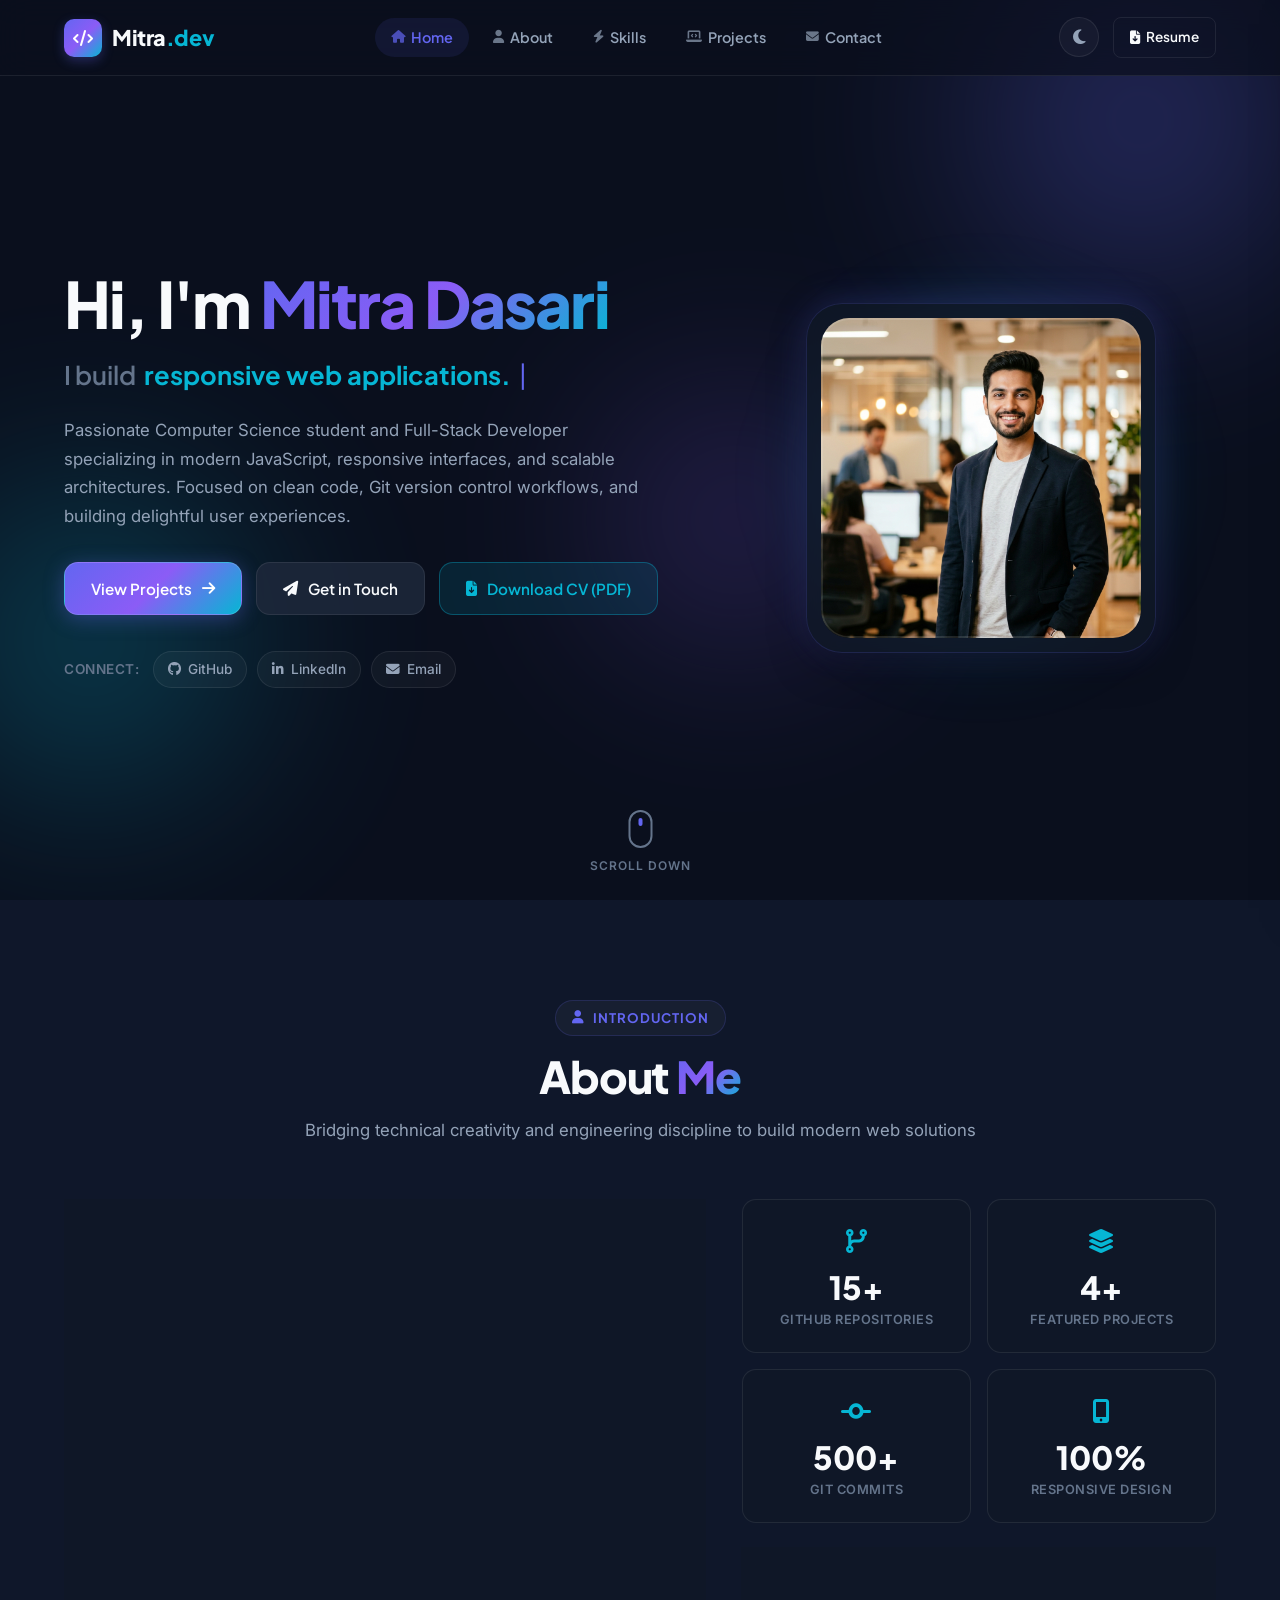
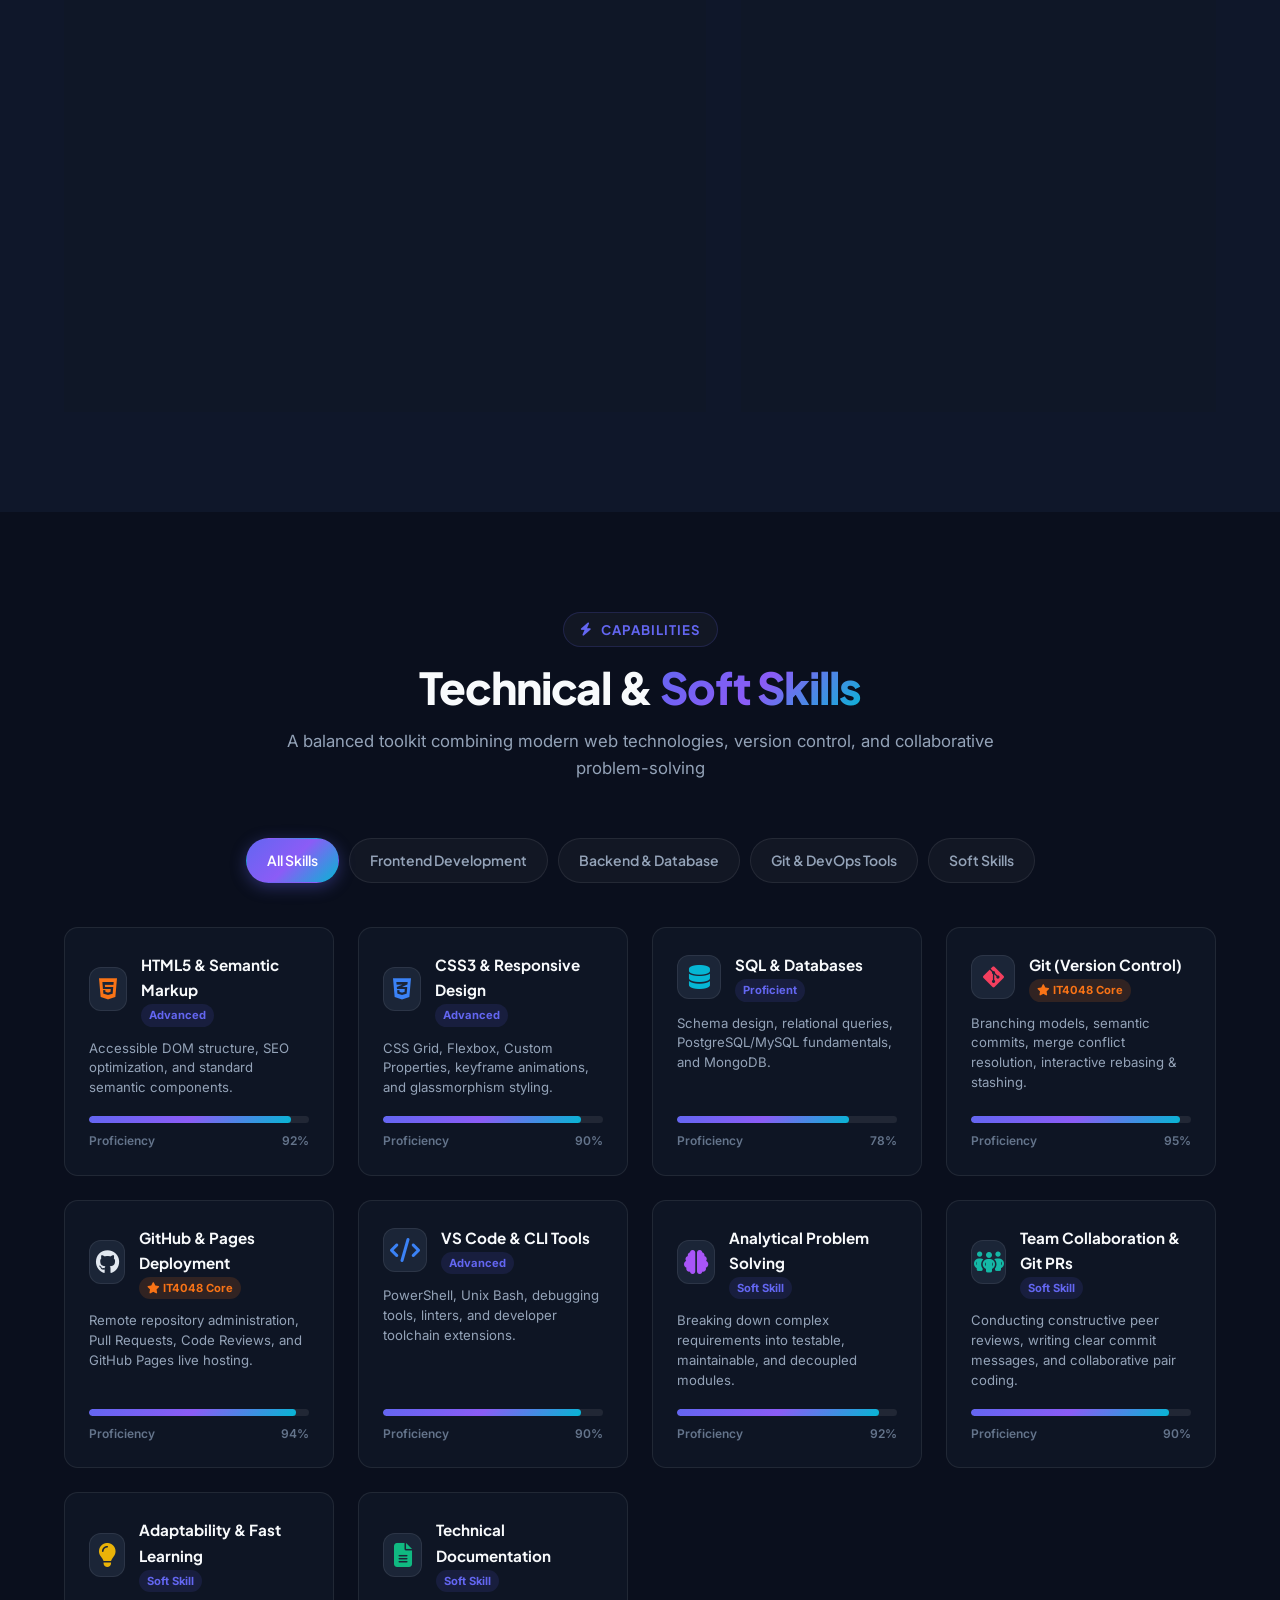
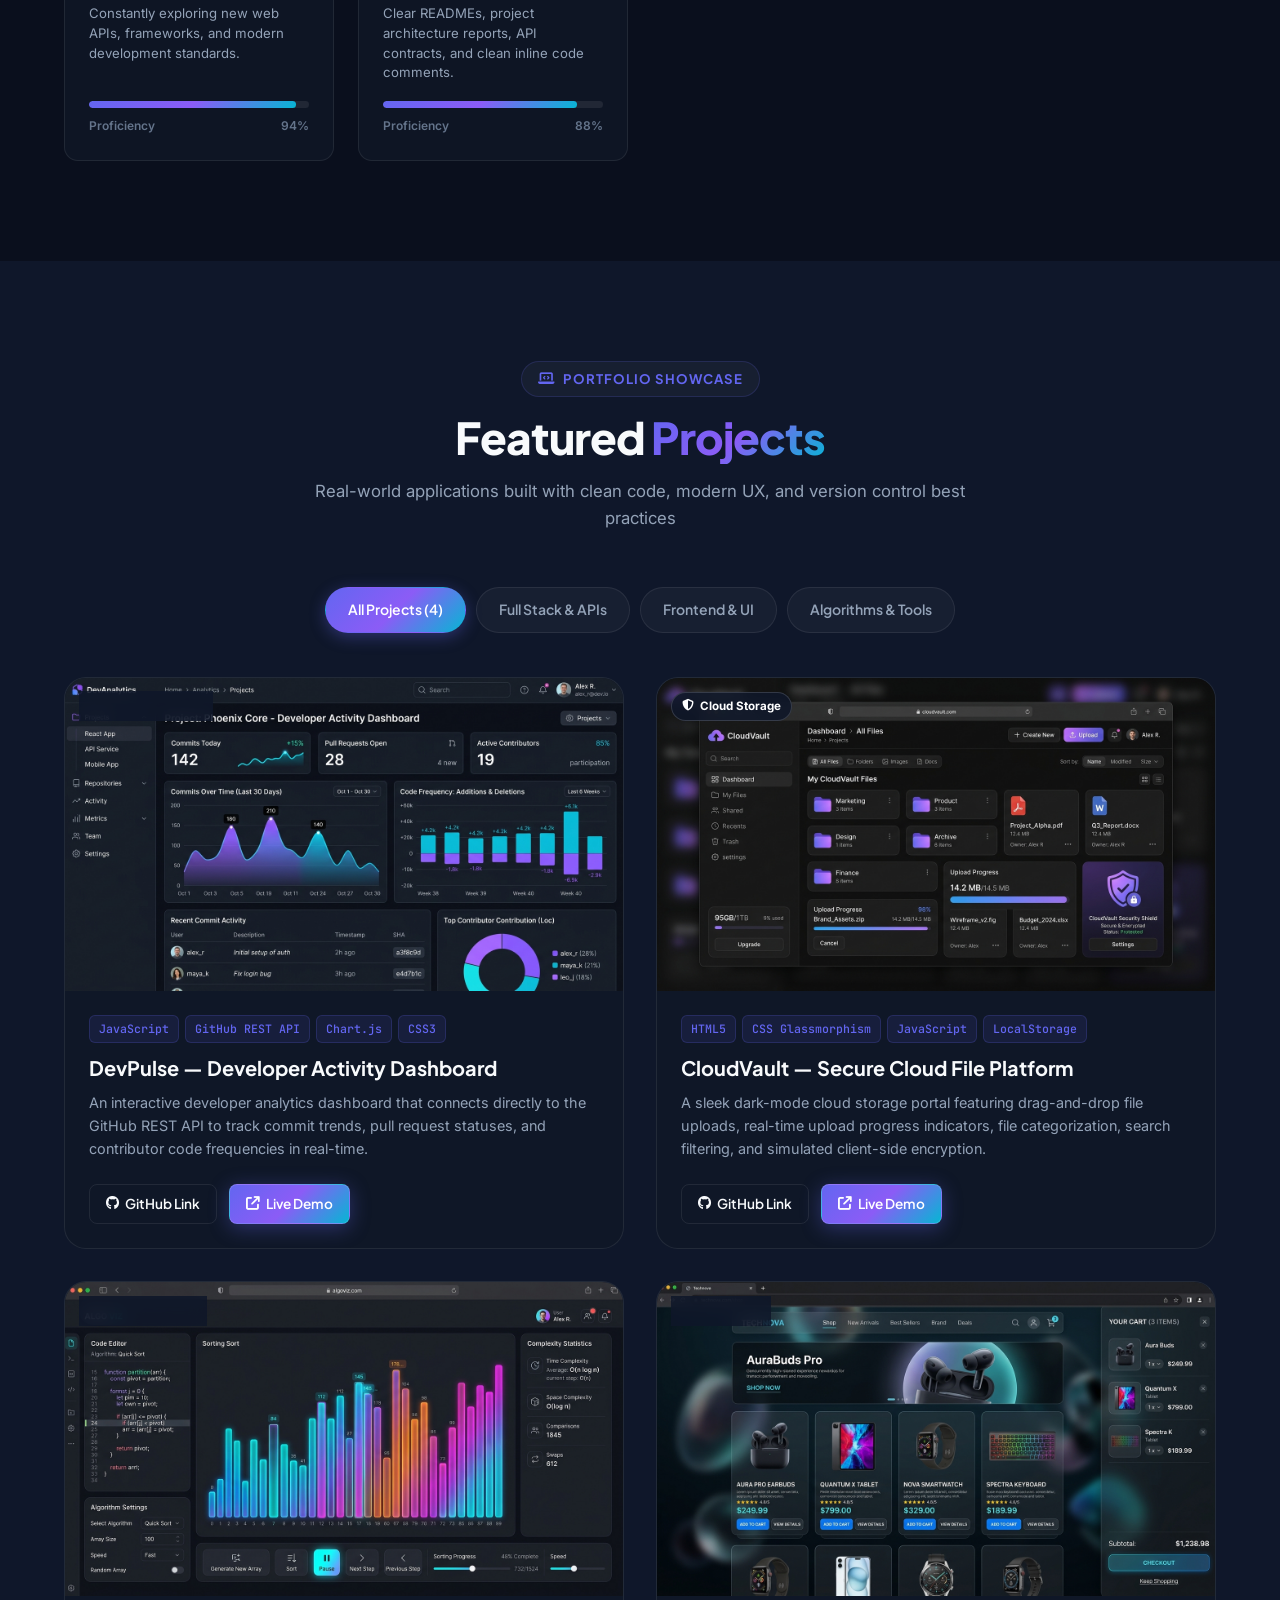
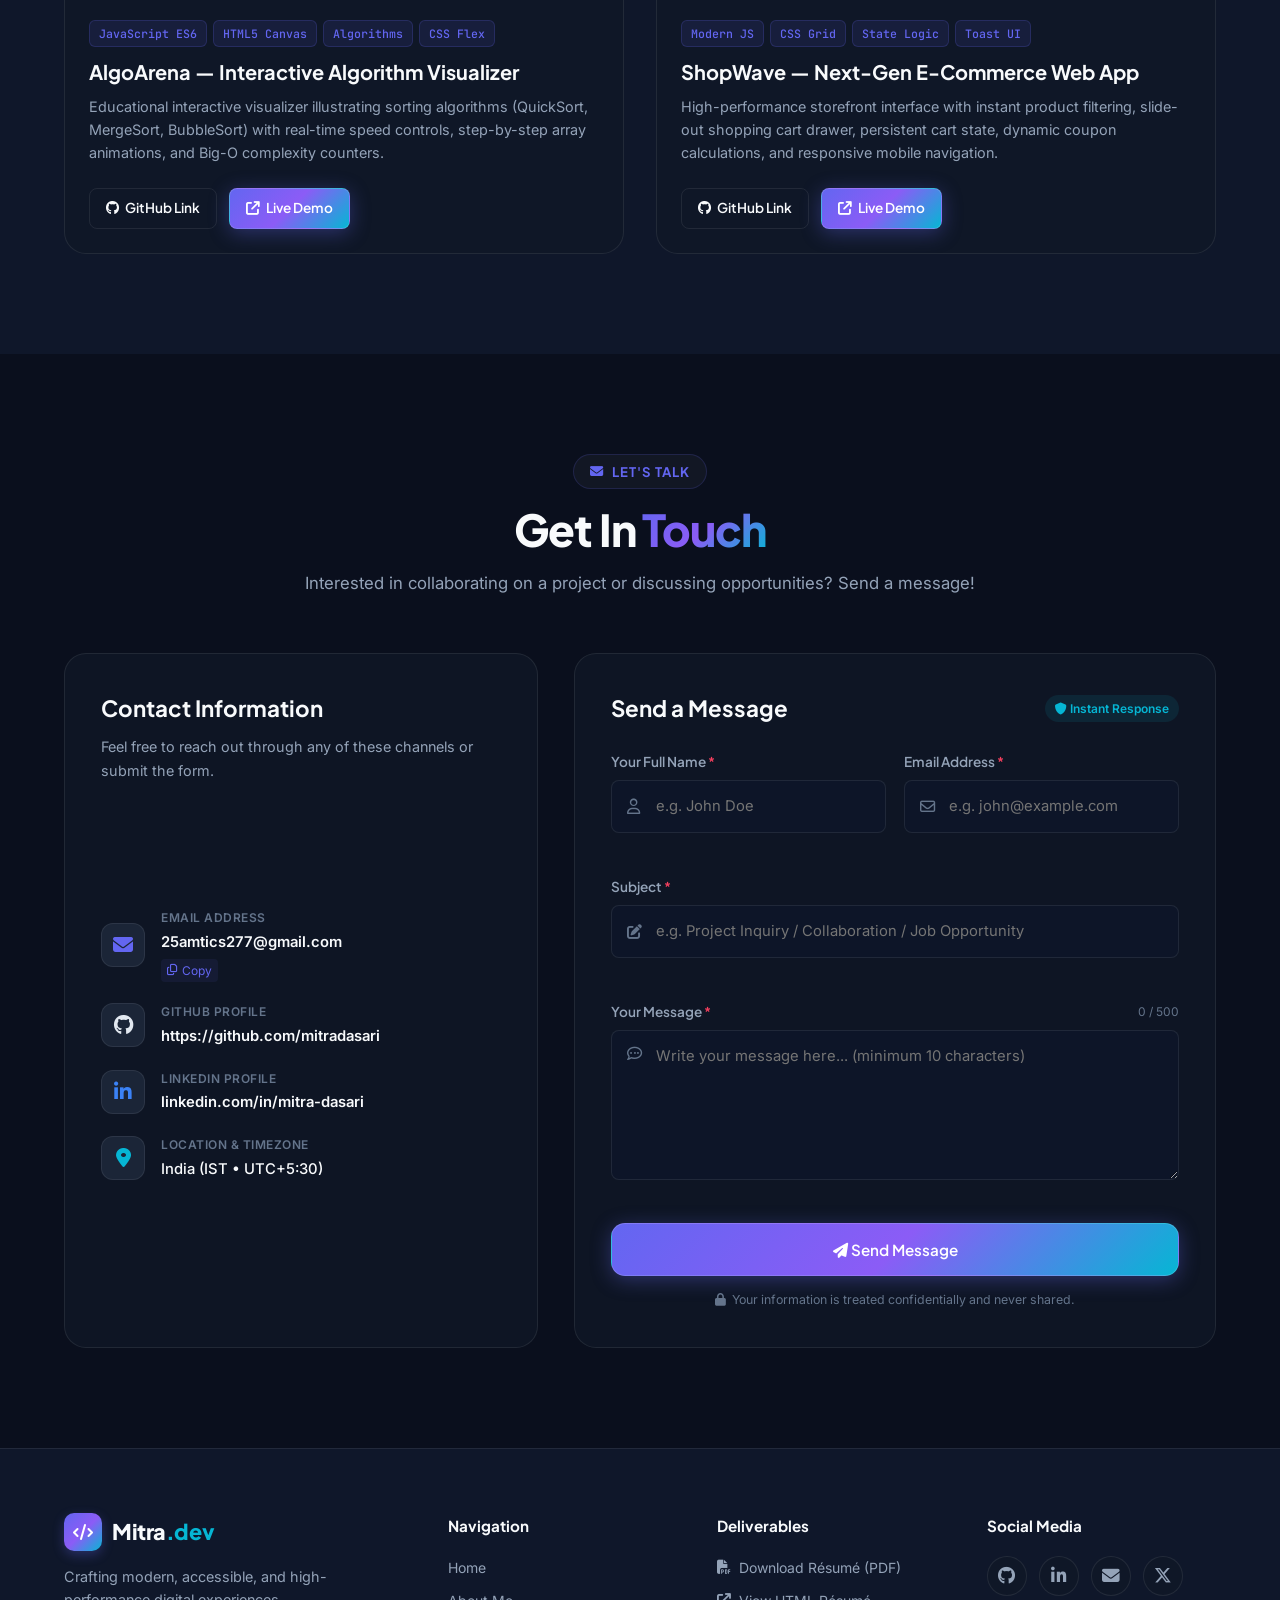
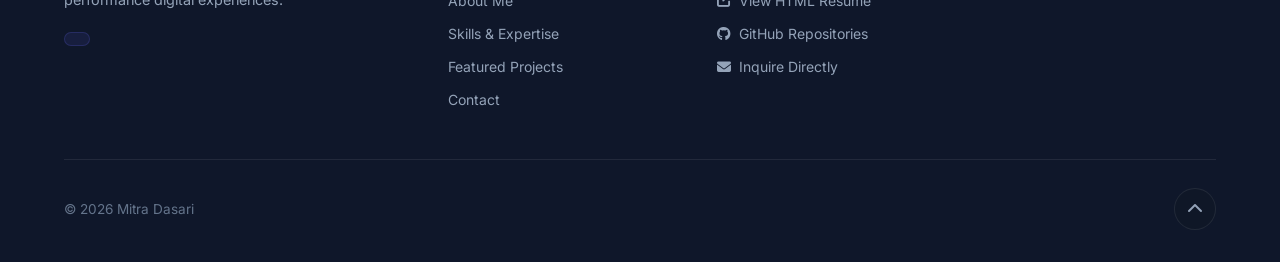
==== commit fb0c38c5: "feat: replace all resume files with Mitra Dasari's resume and update portfolio references" ====
--- a/index.html
+++ b/index.html
@@ -3,17 +3,17 @@
 <head>
   <meta charset="UTF-8">
   <meta name="viewport" content="width=device-width, initial-scale=1.0">
-  <title>Sohan Enjamuri | Full-Stack Developer & Software Engineering Portfolio</title>
+  <title>Mitra Dasari | Full-Stack Developer & Software Engineering Portfolio</title>
   
   <!-- SEO Meta Tags -->
-  <meta name="description" content="Personal portfolio of Sohan Enjamuri - Full-Stack Developer & Computer Science Student. Featuring web projects, technical skills in JavaScript, React, Node.js, and Git version control for IT4048.">
-  <meta name="keywords" content="Sohan Enjamuri, Portfolio, Web Developer, Full-Stack Developer, IT4048, Version Control, Git, GitHub Pages, React, JavaScript">
-  <meta name="author" content="Sohan Enjamuri">
+  <meta name="description" content="Personal portfolio of Mitra Dasari - Full-Stack Developer & Computer Science Student. Featuring web projects, technical skills in JavaScript, React, Node.js, and Git version control for IT4048.">
+  <meta name="keywords" content="Mitra Dasari, Portfolio, Web Developer, Full-Stack Developer, IT4048, Version Control, Git, GitHub Pages, React, JavaScript">
+  <meta name="author" content=" Mitra Dasari">
   <meta name="theme-color" content="#0a0f1d">
   
   <!-- Open Graph / Social Cards -->
   <meta property="og:type" content="website">
-  <meta property="og:title" content="Sohan Enjamuri | Portfolio Website">
+  <meta property="og:title" content="Mitra Dasari | Portfolio Website">
   <meta property="og:description" content="Explore my projects, technical skills, and resume. Developed for IT4048 Version Control with Git and GitHub.">
   <meta property="og:image" content="assets/images/profile.jpg">
   
@@ -36,9 +36,9 @@
   <!-- Top Navigation Bar -->
   <header class="header" id="header">
     <div class="nav-container">
-      <a href="#home" class="logo" id="site-logo" aria-label="Sohan Enjamuri Homepage">
+      <a href="#home" class="logo" id="site-logo" aria-label="Mitra Dasari">
         <span class="logo-icon"><i class="fa-solid fa-code"></i></span>
-        <span class="logo-text">Sohan<span class="logo-highlight">.dev</span></span>
+        <span class="logo-text">Mitra<span class="logo-highlight">.dev</span></span>
       </a>
 
       <!-- Desktop Navigation Menu -->
@@ -60,7 +60,7 @@
         </button>
 
         <!-- Resume Download CTA in Header -->
-        <a href="resume.pdf" download="Sohan_Enjamuri_Resume.pdf" class="btn btn-sm btn-outline header-resume-btn" id="header-resume-download" title="Download PDF Resume">
+        <a href="resume.pdf" download="Mitra_Dasari_Resume.pdf" class="btn btn-sm btn-outline header-resume-btn" id="header-resume-download" title="Download PDF Resume">
           <i class="fa-solid fa-file-arrow-down"></i>
           <span>Resume</span>
         </a>
@@ -81,7 +81,7 @@
     <div class="mobile-drawer-header">
       <div class="logo">
         <span class="logo-icon"><i class="fa-solid fa-code"></i></span>
-        <span class="logo-text">Sohan<span class="logo-highlight">.dev</span></span>
+        <span class="logo-text">Mitra<span class="logo-highlight">.dev</span></span>
       </div>
       <button class="mobile-close-btn" id="mobile-close-btn" aria-label="Close menu">
         <i class="fa-solid fa-xmark"></i>
@@ -95,13 +95,13 @@
       <li><a href="#contact" class="mobile-nav-link"><i class="fa-solid fa-envelope"></i> Contact</a></li>
     </ul>
     <div class="mobile-drawer-footer">
-      <a href="resume.pdf" download="Sohan_Enjamuri_Resume.pdf" class="btn btn-primary btn-block">
+      <a href="resume.pdf" download="Mitra_Dasari_Resume.pdf" class="btn btn-primary btn-block">
         <i class="fa-solid fa-file-arrow-down"></i> Download Resume (PDF)
       </a>
       <div class="mobile-socials">
-        <a href="https://github.com/sohanenjamuri" target="_blank" rel="noopener noreferrer" aria-label="GitHub"><i class="fa-brands fa-github"></i></a>
-        <a href="https://linkedin.com/in/sohan-enjamuri" target="_blank" rel="noopener noreferrer" aria-label="LinkedIn"><i class="fa-brands fa-linkedin-in"></i></a>
-        <a href="mailto:sunnyenjamuri4456@gmail.com" aria-label="Email"><i class="fa-solid fa-envelope"></i></a>
+        <a href="https://github.com/mitradasari" target="_blank" rel="noopener noreferrer" aria-label="GitHub"><i class="fa-brands fa-github"></i></a>
+        <a href="https://linkedin.com/in/mitra-dasari" target="_blank" rel="noopener noreferrer" aria-label="LinkedIn"><i class="fa-brands fa-linkedin-in"></i></a>
+        <a href="mailto:mitradasari232@gmail.com" aria-label="Email"><i class="fa-solid fa-envelope"></i></a>
       </div>
     </div>
   </aside>
@@ -117,13 +117,12 @@
       <div class="container hero-container">
         <!-- Hero Text Content -->
         <div class="hero-content">
-          <div class="status-badge">
-            <span class="status-dot"></span>
-            <span>Available for internships & collaborations</span>
+          <div>
+            <span ></span>
           </div>
 
           <h1 class="hero-title">
-            Hi, I'm <span class="gradient-text">Sohan Enjamuri</span>
+            Hi, I'm <span class="gradient-text">Mitra Dasari</span>
           </h1>
 
           <div class="hero-tagline-wrapper">
@@ -147,7 +146,7 @@
               <span>Get in Touch</span>
             </a>
             <!-- Working Resume Download Button -->
-            <a href="resume.pdf" download="Sohan_Enjamuri_Resume.pdf" class="btn btn-accent" id="hero-resume-download" title="Download PDF Resume">
+            <a href="resume.pdf" download="Mitra_Dasari_Resume.pdf" class="btn btn-accent" id="hero-resume-download" title="Download PDF Resume">
               <i class="fa-solid fa-file-arrow-down"></i>
               <span>Download CV (PDF)</span>
             </a>
@@ -156,15 +155,15 @@
           <!-- Social Quick Links -->
           <div class="hero-socials">
             <span class="socials-label">Connect:</span>
-            <a href="https://github.com/sohanenjamuri" target="_blank" rel="noopener noreferrer" class="social-chip" aria-label="GitHub Profile" title="GitHub">
+            <a href="https://github.com/mitradasari" target="_blank" rel="noopener noreferrer" class="social-chip" aria-label="GitHub Profile" title="GitHub">
               <i class="fa-brands fa-github"></i>
               <span>GitHub</span>
             </a>
-            <a href="https://linkedin.com/in/sohan-enjamuri" target="_blank" rel="noopener noreferrer" class="social-chip" aria-label="LinkedIn Profile" title="LinkedIn">
+            <a href="https://linkedin.com/in/mitra-dasari" target="_blank" rel="noopener noreferrer" class="social-chip" aria-label="LinkedIn Profile" title="LinkedIn">
               <i class="fa-brands fa-linkedin-in"></i>
               <span>LinkedIn</span>
             </a>
-            <a href="mailto:sunnyenjamuri4456@gmail.com" class="social-chip" aria-label="Direct Email" title="Email">
+            <a href="mailto:mitradasari232@gmail.com" class="social-chip" aria-label="Direct Email" title="Email">
               <i class="fa-solid fa-envelope"></i>
               <span>Email</span>
             </a>
@@ -176,36 +175,36 @@
           <div class="profile-card-glow"></div>
           <div class="profile-card">
             <div class="profile-image-wrapper">
-              <img src="assets/images/profile.jpg" alt="Portrait photo of Sohan Enjamuri" class="profile-img" id="hero-profile-img" loading="eager">
+              <img src="assets/images/profile.jpg" alt="Portrait photo of Mitra Dasari" class="profile-img" id="hero-profile-img" loading="eager">
               <div class="profile-border-ring"></div>
             </div>
 
-            <!-- Floating Badge 1: Git & GitHub -->
+            <!-- Floating Badge 1: Git & GitHub
             <div class="floating-badge badge-top-right">
               <i class="fa-brands fa-git-alt text-git"></i>
               <div class="badge-text">
                 <span class="badge-title">Git & GitHub</span>
                 <span class="badge-subtitle">IT4048 Certified</span>
               </div>
-            </div>
+            </div> -->
 
             <!-- Floating Badge 2: Full Stack -->
-            <div class="floating-badge badge-bottom-left">
+            <!-- <div class="floating-badge badge-bottom-left">
               <i class="fa-solid fa-layer-group text-accent"></i>
               <div class="badge-text">
                 <span class="badge-title">Full-Stack</span>
                 <span class="badge-subtitle">JS • React • Node</span>
               </div>
-            </div>
+            </div> -->
 
             <!-- Floating Badge 3: GitHub Pages Live -->
-            <div class="floating-badge badge-bottom-right">
+            <!-- <div class="floating-badge badge-bottom-right">
               <i class="fa-solid fa-cloud-arrow-up text-cyan"></i>
               <div class="badge-text">
                 <span class="badge-title">GitHub Pages</span>
                 <span class="badge-subtitle">Live Deployed</span>
               </div>
-            </div>
+            </div> -->
           </div>
         </div>
       </div>
@@ -237,23 +236,21 @@
               <h3>Who I Am</h3>
             </div>
             <p class="about-text">
-              Hello! I'm <strong>Sohan Enjamuri</strong> (also known as Sunny), a Computer Science undergraduate driven by a relentless enthusiasm for software engineering, web technologies, and collaborative version control.
+              Hello! I'm <strong>Mitra Dasari </strong> a Computer Science undergraduate driven by a relentless enthusiasm for software engineering, web technologies, and collaborative version control.
             </p>
             <p class="about-text">
               My engineering philosophy revolves around creating responsive, accessible, and performant digital experiences. I believe good software goes beyond code syntax—it blends user empathy with clean architecture and robust version control.
             </p>
-            <p class="about-text">
-              As part of my course <strong>IT4048 (Version Control with Git and GitHub)</strong>, I have developed a strong mastery of distributed version control principles—mastering branch management, rebasing, pull-request peer reviews, and automated CI/CD deployments through GitHub Pages.
-            </p>
-
-            <!-- Academic & Course Info Box -->
-            <div class="course-highlight-box">
+            
+
+             
+            <!-- <div class="course-highlight-box">
               <div class="course-badge"><i class="fa-solid fa-graduation-cap"></i> Course IT4048 Mini Project</div>
               <div class="course-info">
                 <span><strong>Subject:</strong> IT4048 Version Control with Git and GitHub</span>
                 <span><strong>Objective:</strong> Responsive Personal Portfolio with Live GitHub Pages Deployment</span>
               </div>
-            </div>
+            </div> -->
 
             <!-- Resume Action Buttons Box -->
             <div class="about-resume-box">
@@ -265,7 +262,7 @@
                 </div>
               </div>
               <div class="resume-box-actions">
-                <a href="resume.pdf" download="Sohan_Enjamuri_Resume.pdf" class="btn btn-primary btn-sm" id="about-resume-download">
+                <a href="resume.pdf" download="Mitra_Dasari_Resume.pdf" class="btn btn-primary btn-sm" id="about-resume-download">
                   <i class="fa-solid fa-download"></i> Download PDF
                 </a>
                 <button class="btn btn-outline btn-sm" id="view-resume-modal-btn">
@@ -394,78 +391,13 @@
             </div>
           </div>
 
-          <div class="skill-card" data-category="frontend">
-            <div class="skill-card-top">
-              <div class="skill-icon-box text-yellow"><i class="fa-brands fa-js"></i></div>
-              <div class="skill-details">
-                <span class="skill-name">JavaScript (ES6+)</span>
-                <span class="skill-level-badge">Proficient</span>
-              </div>
-            </div>
-            <p class="skill-desc">Async/Await, Fetch API, DOM manipulation, modular architecture, and event handling.</p>
-            <div class="progress-bar-container">
-              <div class="progress-bar-fill" data-progress="88%"></div>
-            </div>
-            <div class="progress-info">
-              <span>Proficiency</span>
-              <span class="progress-percent">88%</span>
-            </div>
-          </div>
-
-          <div class="skill-card" data-category="frontend">
-            <div class="skill-card-top">
-              <div class="skill-icon-box text-cyan"><i class="fa-brands fa-react"></i></div>
-              <div class="skill-details">
-                <span class="skill-name">React.js & Hooks</span>
-                <span class="skill-level-badge">Proficient</span>
-              </div>
-            </div>
-            <p class="skill-desc">Component-driven architecture, state management with Hooks, and virtual DOM performance.</p>
-            <div class="progress-bar-container">
-              <div class="progress-bar-fill" data-progress="82%"></div>
-            </div>
-            <div class="progress-info">
-              <span>Proficiency</span>
-              <span class="progress-percent">82%</span>
-            </div>
-          </div>
+          
+
 
           <!-- BACKEND & DATABASE -->
-          <div class="skill-card" data-category="backend">
-            <div class="skill-card-top">
-              <div class="skill-icon-box text-green"><i class="fa-brands fa-node-js"></i></div>
-              <div class="skill-details">
-                <span class="skill-name">Node.js & Express</span>
-                <span class="skill-level-badge">Proficient</span>
-              </div>
-            </div>
-            <p class="skill-desc">REST API design, middleware handling, authentication logic, and JSON response endpoints.</p>
-            <div class="progress-bar-container">
-              <div class="progress-bar-fill" data-progress="80%"></div>
-            </div>
-            <div class="progress-info">
-              <span>Proficiency</span>
-              <span class="progress-percent">80%</span>
-            </div>
-          </div>
-
-          <div class="skill-card" data-category="backend">
-            <div class="skill-card-top">
-              <div class="skill-icon-box text-python"><i class="fa-brands fa-python"></i></div>
-              <div class="skill-details">
-                <span class="skill-name">Python & Scripting</span>
-                <span class="skill-level-badge">Proficient</span>
-              </div>
-            </div>
-            <p class="skill-desc">Data processing, algorithmic automation, and backend API integration.</p>
-            <div class="progress-bar-container">
-              <div class="progress-bar-fill" data-progress="82%"></div>
-            </div>
-            <div class="progress-info">
-              <span>Proficiency</span>
-              <span class="progress-percent">82%</span>
-            </div>
-          </div>
+          
+
+          
 
           <div class="skill-card" data-category="backend">
             <div class="skill-card-top">
@@ -798,7 +730,7 @@
                   <div class="info-icon text-indigo"><i class="fa-solid fa-envelope"></i></div>
                   <div class="info-details">
                     <span class="info-label">Email Address</span>
-                    <a href="mailto:sunnyenjamuri4456@gmail.com" class="info-link" id="email-link">sunnyenjamuri4456@gmail.com</a>
+                    <a href="mailto:25amtics277@gmail.com" class="info-link" id="email-link">25amtics277@gmail.com</a>
                     <button class="copy-btn" id="copy-email-btn" title="Copy email address" aria-label="Copy email">
                       <i class="fa-regular fa-copy"></i> <span>Copy</span>
                     </button>
@@ -810,7 +742,7 @@
                   <div class="info-icon text-light"><i class="fa-brands fa-github"></i></div>
                   <div class="info-details">
                     <span class="info-label">GitHub Profile</span>
-                    <a href="https://github.com/sohanenjamuri" target="_blank" rel="noopener noreferrer" class="info-link">github.com/sohanenjamuri</a>
+                    <a href="https://github.com/mitradasari" target="_blank" rel="noopener noreferrer" class="info-link">https://github.com/mitradasari</a>
                   </div>
                 </div>
 
@@ -819,7 +751,7 @@
                   <div class="info-icon text-blue"><i class="fa-brands fa-linkedin-in"></i></div>
                   <div class="info-details">
                     <span class="info-label">LinkedIn Profile</span>
-                    <a href="https://linkedin.com/in/sohan-enjamuri" target="_blank" rel="noopener noreferrer" class="info-link">linkedin.com/in/sohan-enjamuri</a>
+                    <a href="https://linkedin.com/in/mitra-dasari" target="_blank" rel="noopener noreferrer" class="info-link">linkedin.com/in/mitra-dasari</a>
                   </div>
                 </div>
 
@@ -834,14 +766,13 @@
               </div>
 
               <!-- Quick Status -->
-              <div class="availability-card">
-                <div class="status-indicator">
-                  <span class="ping-circle"></span>
-                  <span class="dot-circle"></span>
-                </div>
-                <div class="availability-text">
-                  <strong>Open to Roles</strong>
-                  <span>Seeking Software Developer & Engineering Internships</span>
+              <div >
+                <div >
+                  <span ></span>
+                  <span ></span>
+                </div>
+                <div>
+                  <span></span>
                 </div>
               </div>
             </div>
@@ -926,11 +857,10 @@
         <div class="footer-brand">
           <a href="#home" class="logo">
             <span class="logo-icon"><i class="fa-solid fa-code"></i></span>
-            <span class="logo-text">Sohan<span class="logo-highlight">.dev</span></span>
+            <span class="logo-text">Mitra<span class="logo-highlight">.dev</span></span>
           </a>
           <p class="footer-tagline">Crafting modern, accessible, and high-performance digital experiences.</p>
           <div class="footer-course-tag">
-            <i class="fa-solid fa-code-branch"></i> Course IT4048: Version Control with Git & GitHub Mini-Project
           </div>
         </div>
 
@@ -948,9 +878,9 @@
         <div class="footer-links-group">
           <h4>Deliverables</h4>
           <ul>
-            <li><a href="resume.pdf" download="Sohan_Enjamuri_Resume.pdf"><i class="fa-solid fa-file-pdf"></i> Download Résumé (PDF)</a></li>
+            <li><a href="resume.pdf" download="Mitra_Dasari_Resume.pdf"><i class="fa-solid fa-file-pdf"></i> Download Résumé (PDF)</a></li>
             <li><a href="resume.html" target="_blank"><i class="fa-solid fa-arrow-up-right-from-square"></i> View HTML Résumé</a></li>
-            <li><a href="https://github.com/sohanenjamuri" target="_blank" rel="noopener noreferrer"><i class="fa-brands fa-github"></i> GitHub Repositories</a></li>
+            <li><a href="https://github.com/mitradasari" target="_blank" rel="noopener noreferrer"><i class="fa-brands fa-github"></i> GitHub Repositories</a></li>
             <li><a href="#contact"><i class="fa-solid fa-envelope"></i> Inquire Directly</a></li>
           </ul>
         </div>
@@ -958,9 +888,9 @@
         <div class="footer-links-group">
           <h4>Social Media</h4>
           <div class="footer-social-icons">
-            <a href="https://github.com/sohanenjamuri" target="_blank" rel="noopener noreferrer" aria-label="GitHub Profile" title="GitHub"><i class="fa-brands fa-github"></i></a>
-            <a href="https://linkedin.com/in/sohan-enjamuri" target="_blank" rel="noopener noreferrer" aria-label="LinkedIn Profile" title="LinkedIn"><i class="fa-brands fa-linkedin-in"></i></a>
-            <a href="mailto:sunnyenjamuri4456@gmail.com" aria-label="Email" title="Email"><i class="fa-solid fa-envelope"></i></a>
+            <a href="https://github.com/mitradasari" target="_blank" rel="noopener noreferrer" aria-label="GitHub Profile" title="GitHub"><i class="fa-brands fa-github"></i></a>
+            <a href="https://linkedin.com/in/mitra-dasari" target="_blank" rel="noopener noreferrer" aria-label="LinkedIn Profile" title="LinkedIn"><i class="fa-brands fa-linkedin-in"></i></a>
+            <a href="mailto:mitradasari232@gmail.com" aria-label="Email" title="Email"><i class="fa-solid fa-envelope"></i></a>
             <a href="https://twitter.com" target="_blank" rel="noopener noreferrer" aria-label="Twitter / X" title="Twitter"><i class="fa-brands fa-x-twitter"></i></a>
           </div>
         </div>
@@ -968,7 +898,7 @@
 
       <div class="footer-bottom">
         <p class="copyright">
-          &copy; 2026 Sohan Enjamuri. Built for IT4048 Version Control with Git & GitHub. Hosted with ❤️ on GitHub Pages.
+          &copy; 2026 Mitra Dasari
         </p>
         <button class="back-to-top" id="back-to-top" aria-label="Scroll to top of page" title="Back to top">
           <i class="fa-solid fa-chevron-up"></i>
@@ -983,16 +913,16 @@
     <div class="modal-dialog modal-lg">
       <div class="modal-content">
         <div class="modal-header">
-          <h3 class="modal-title" id="resume-modal-title"><i class="fa-solid fa-file-pdf text-accent"></i> Sohan Enjamuri — Résumé</h3>
+          <h3 class="modal-title" id="resume-modal-title"><i class="fa-solid fa-file-pdf text-accent"></i> Mitra Dasari — Résumé</h3>
           <button class="modal-close-btn" id="resume-modal-close" aria-label="Close modal">
             <i class="fa-solid fa-xmark"></i>
           </button>
         </div>
         <div class="modal-body resume-modal-body">
-          <iframe src="resume.html" title="Sohan Enjamuri Resume" class="resume-iframe" id="resume-iframe"></iframe>
+          <iframe src="resume.html" title="Mitra Dasari Resume" class="resume-iframe" id="resume-iframe"></iframe>
         </div>
         <div class="modal-footer">
-          <a href="resume.pdf" download="Sohan_Enjamuri_Resume.pdf" class="btn btn-primary" id="modal-resume-download">
+          <a href="resume.pdf" download="Mitra_Dasari_Resume.pdf" class="btn btn-primary" id="modal-resume-download">
             <i class="fa-solid fa-download"></i> Download PDF
           </a>
           <a href="resume.html" target="_blank" class="btn btn-outline">
--- a/style.css
+++ b/style.css
@@ -1,6 +1,6 @@
 /* ==========================================================================
    PORTFOLIO DESIGN SYSTEM & STYLESHEET
-   Student: Sohan Enjamuri
+   Student: Mitra Dasari
    Course: IT4048 - Version Control with Git and GitHub
    Theme: Modern Dark & Light Glassmorphism with Indigo/Cyan Accents
    ========================================================================== */
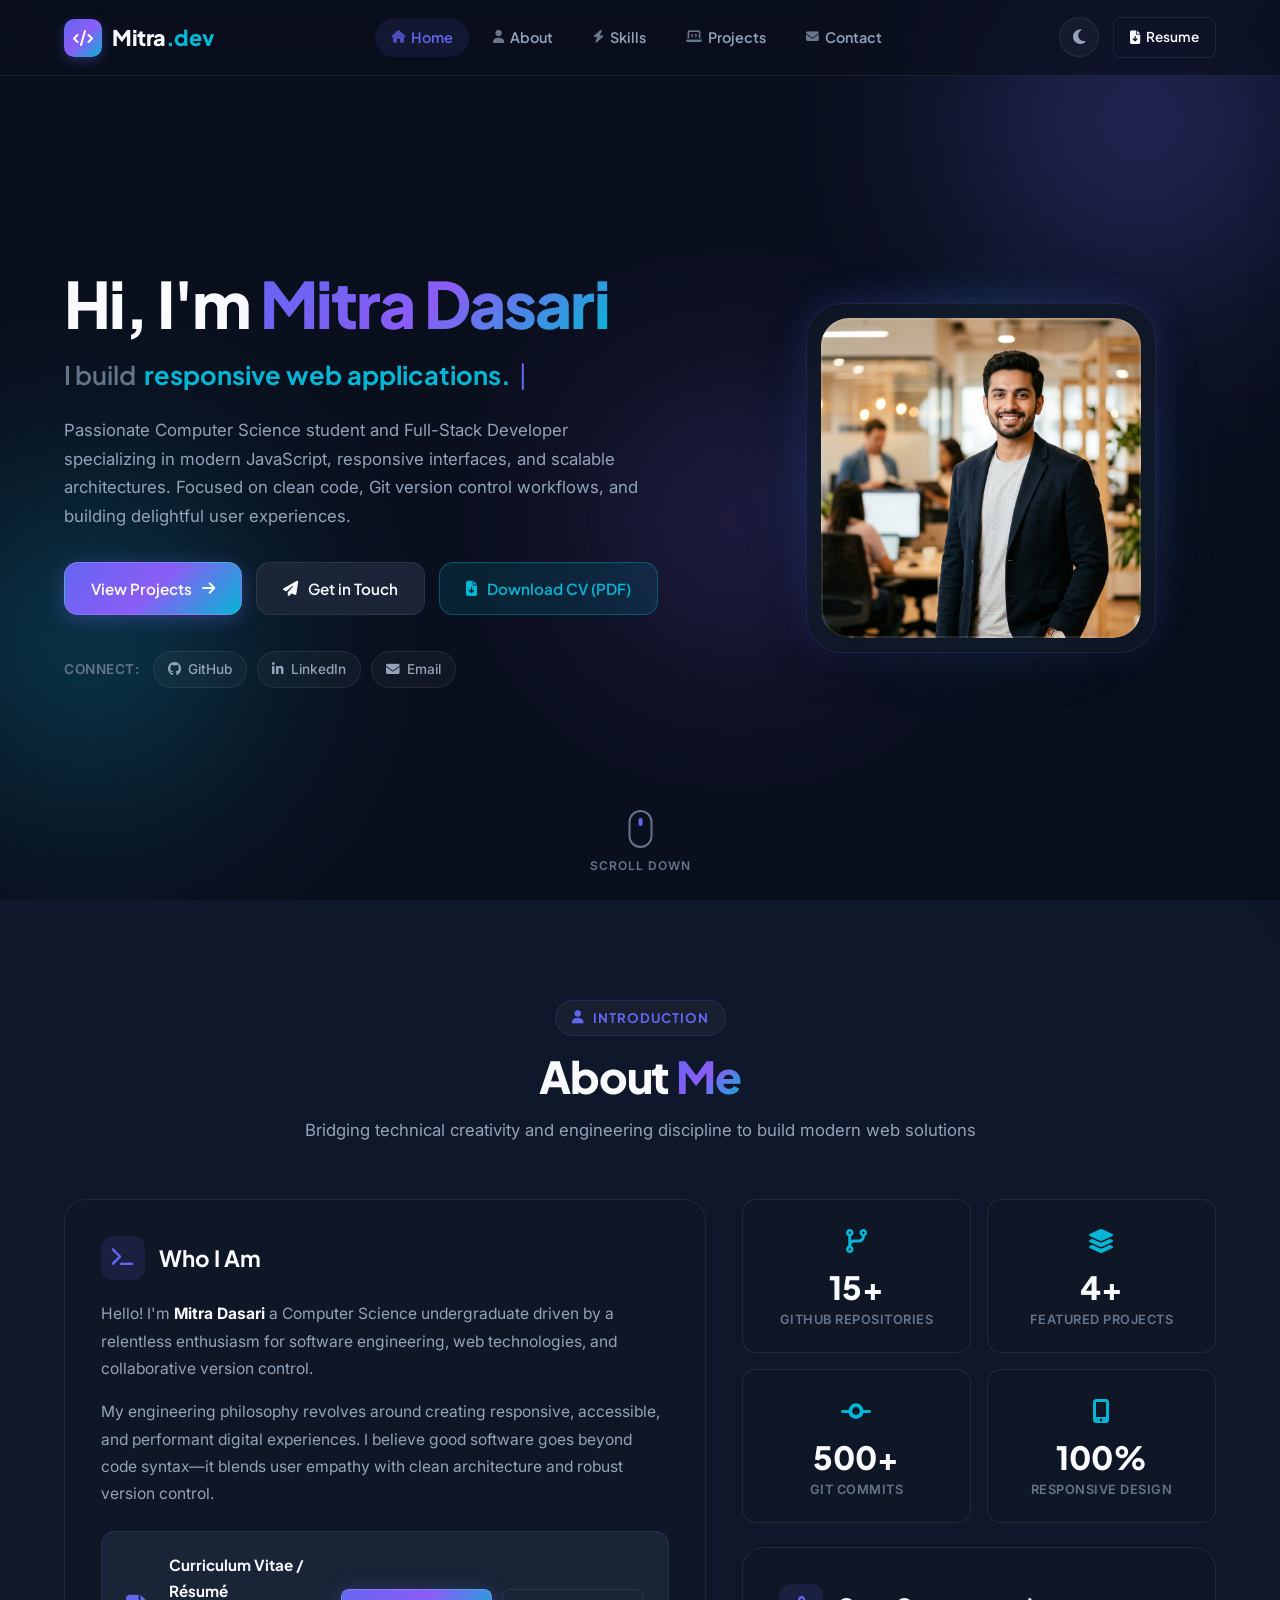
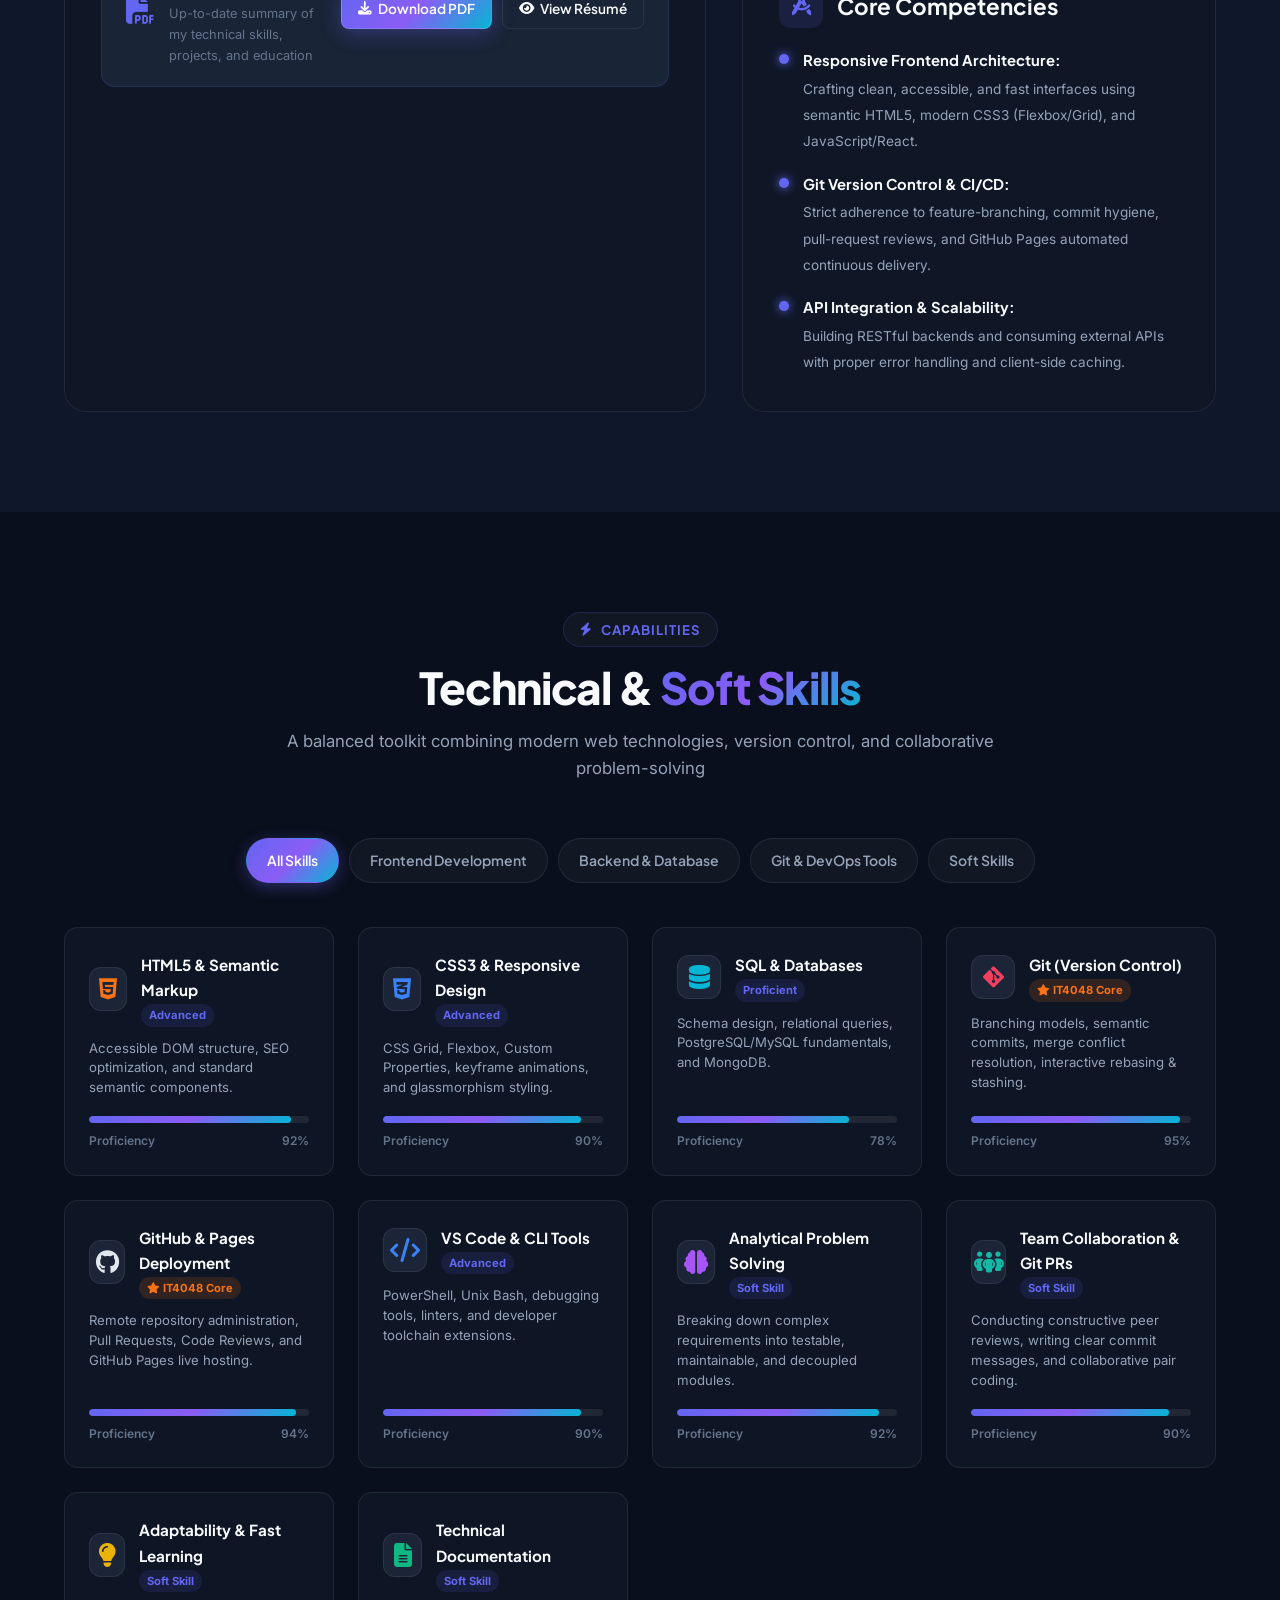
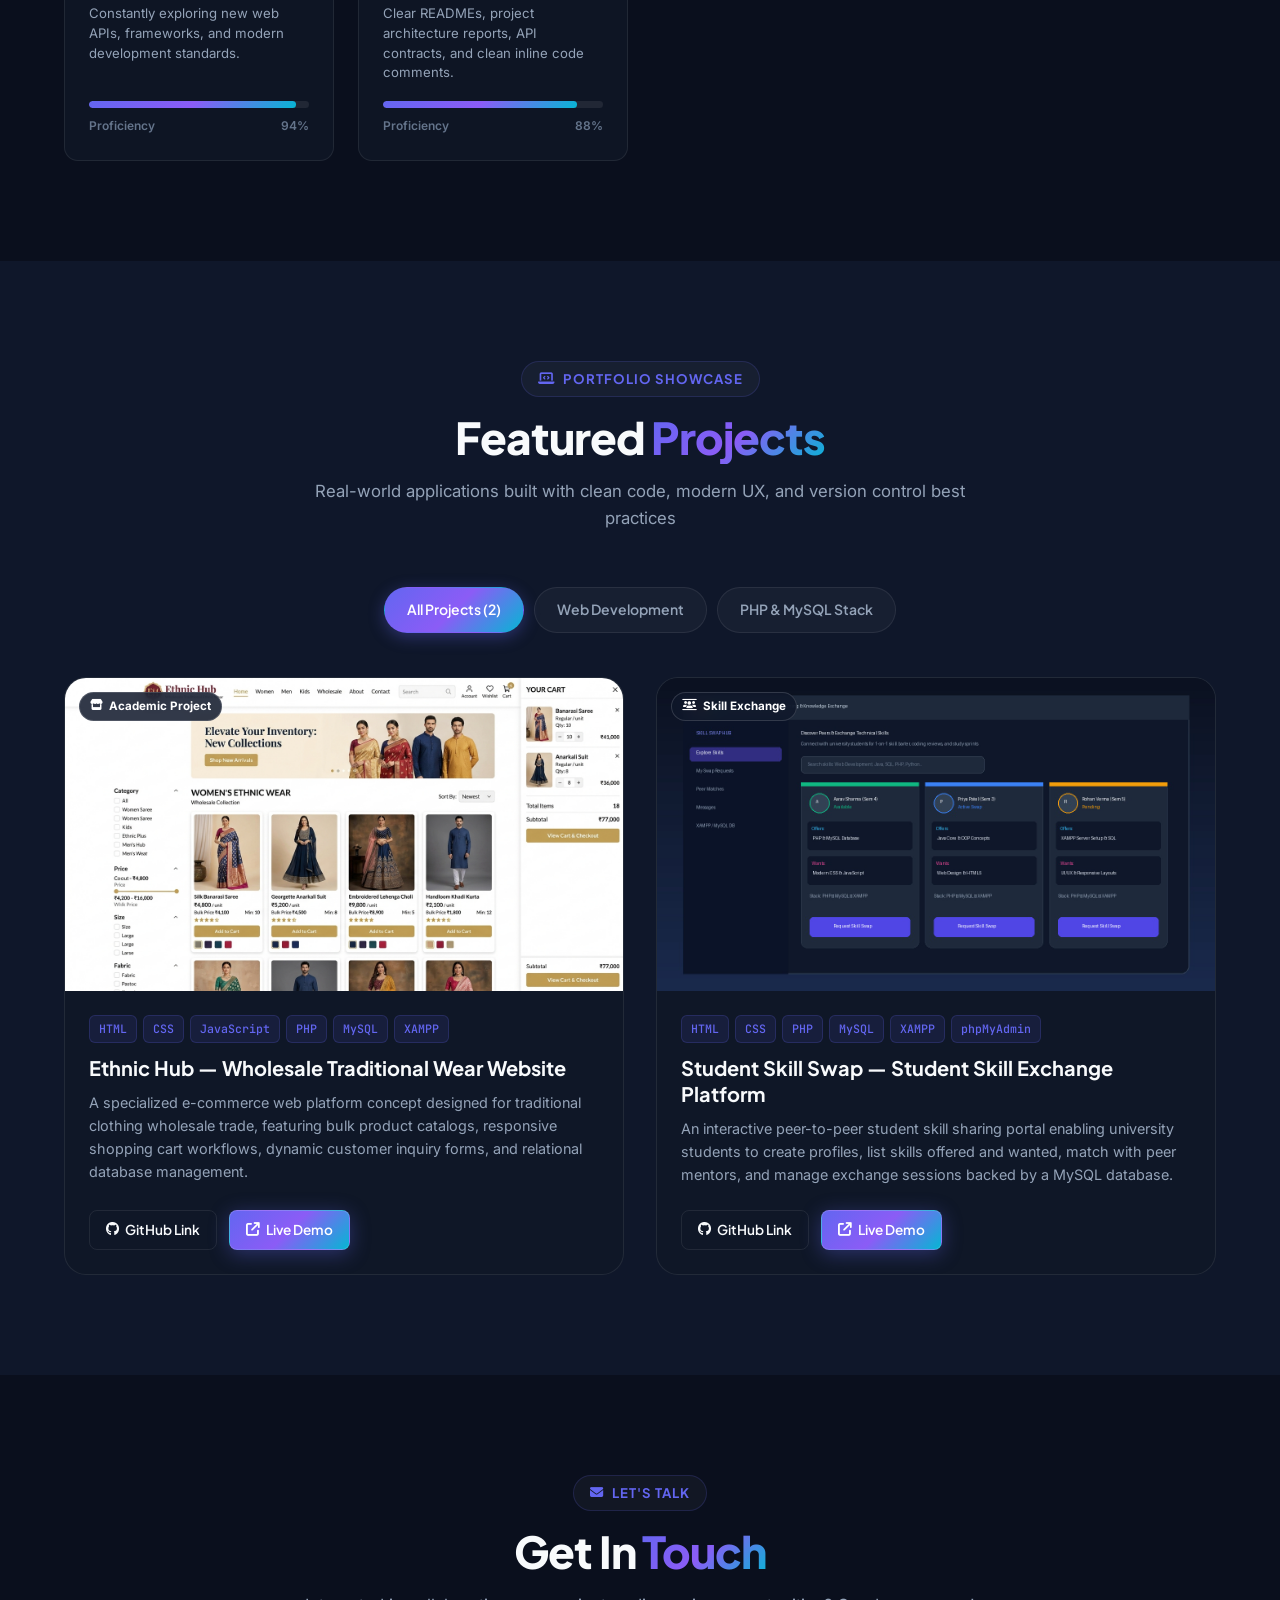
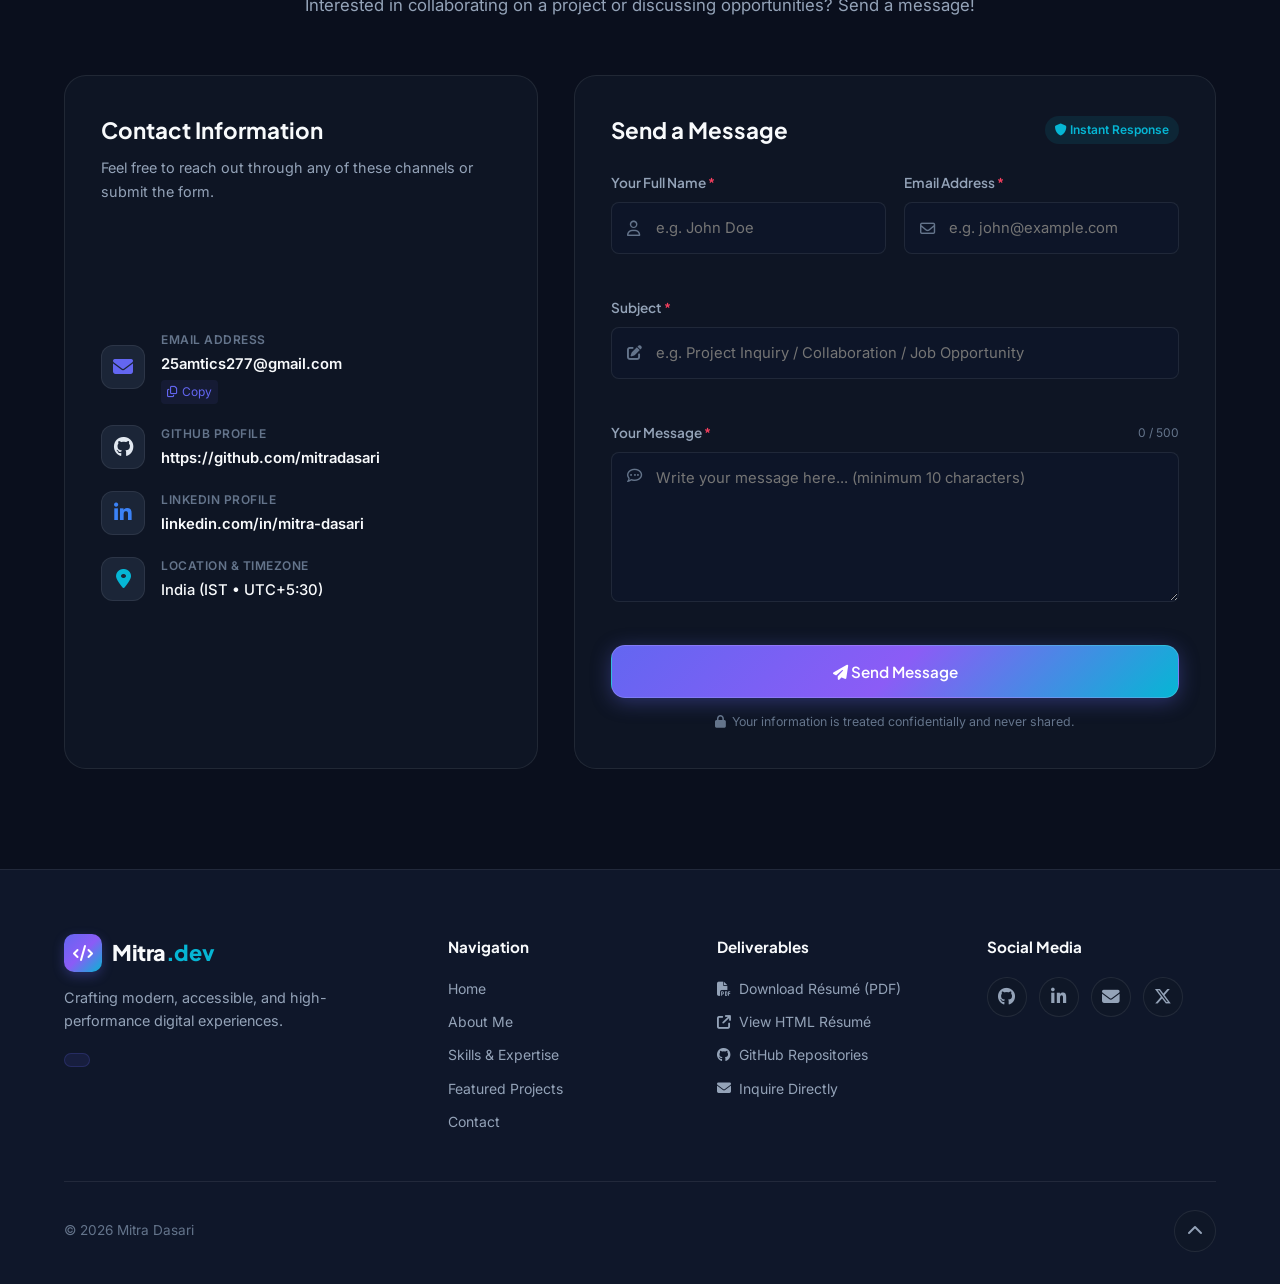
==== commit ed0903aa: "feat: replace projects with Ethnic Hub and Student Skill Swap" ====
--- a/index.html
+++ b/index.html
@@ -560,141 +560,78 @@
 
         <!-- Project Filter Buttons -->
         <div class="project-filter-nav" role="tablist" aria-label="Project Category Filter">
-          <button class="project-filter-btn active" data-filter="all">All Projects (4)</button>
-          <button class="project-filter-btn" data-filter="fullstack">Full Stack & APIs</button>
-          <button class="project-filter-btn" data-filter="frontend">Frontend & UI</button>
-          <button class="project-filter-btn" data-filter="tools">Algorithms & Tools</button>
+          <button class="project-filter-btn active" data-filter="all">All Projects (2)</button>
+          <button class="project-filter-btn" data-filter="web">Web Development</button>
+          <button class="project-filter-btn" data-filter="fullstack">PHP & MySQL Stack</button>
         </div>
 
         <!-- Projects Grid -->
         <div class="projects-grid" id="projects-grid">
           
-          <!-- PROJECT 1: DevPulse -->
-          <article class="project-card" data-category="fullstack" id="project-devpulse">
+          <!-- PROJECT 1: Ethnic Hub -->
+          <article class="project-card" data-category="web" id="project-ethnichub">
             <div class="project-media">
-              <img src="assets/images/project-devpulse.jpg" alt="DevPulse Developer Activity Dashboard Preview" class="project-img" loading="lazy">
+              <img src="assets/images/project-ethnichub.jpg" alt="Ethnic Hub Wholesale Traditional Wear Website Preview" class="project-img" loading="lazy">
               <div class="project-overlay">
-                <button class="btn btn-sm btn-light open-modal-btn" data-project="devpulse" aria-label="Quick View DevPulse project">
+                <button class="btn btn-sm btn-light open-modal-btn" data-project="ethnichub" aria-label="Quick View Ethnic Hub project">
                   <i class="fa-solid fa-expand"></i> Quick Details
                 </button>
               </div>
-              <span class="project-badge"><i class="fa-brands fa-github"></i> IT4048 Highlight</span>
+              <span class="project-badge"><i class="fa-solid fa-store"></i> Academic Project</span>
             </div>
             <div class="project-body">
               <div class="project-tags">
+                <span class="tech-tag">HTML</span>
+                <span class="tech-tag">CSS</span>
                 <span class="tech-tag">JavaScript</span>
-                <span class="tech-tag">GitHub REST API</span>
-                <span class="tech-tag">Chart.js</span>
-                <span class="tech-tag">CSS3</span>
-              </div>
-              <h3 class="project-title">DevPulse — Developer Activity Dashboard</h3>
+                <span class="tech-tag">PHP</span>
+                <span class="tech-tag">MySQL</span>
+                <span class="tech-tag">XAMPP</span>
+              </div>
+              <h3 class="project-title">Ethnic Hub — Wholesale Traditional Wear Website</h3>
               <p class="project-desc">
-                An interactive developer analytics dashboard that connects directly to the GitHub REST API to track commit trends, pull request statuses, and contributor code frequencies in real-time.
+                A specialized e-commerce web platform concept designed for traditional clothing wholesale trade, featuring bulk product catalogs, responsive shopping cart workflows, dynamic customer inquiry forms, and relational database management.
               </p>
               <div class="project-footer">
-                <a href="https://github.com/sohanenjamuri/devpulse-analytics" target="_blank" rel="noopener noreferrer" class="btn btn-outline btn-sm" aria-label="DevPulse GitHub Repository">
+                <a href="https://github.com/mitradasari/ethnic-hub-website" target="_blank" rel="noopener noreferrer" class="btn btn-outline btn-sm" aria-label="Ethnic Hub GitHub Repository">
                   <i class="fa-brands fa-github"></i> GitHub Link
                 </a>
-                <a href="https://sohanenjamuri.github.io/devpulse-analytics" target="_blank" rel="noopener noreferrer" class="btn btn-primary btn-sm" aria-label="DevPulse Live Demo">
+                <a href="https://mitradasari.github.io/ethnic-hub-website" target="_blank" rel="noopener noreferrer" class="btn btn-primary btn-sm" aria-label="Ethnic Hub Live Demo">
                   <i class="fa-solid fa-arrow-up-right-from-square"></i> Live Demo
                 </a>
               </div>
             </div>
           </article>
 
-          <!-- PROJECT 2: CloudVault -->
-          <article class="project-card" data-category="frontend" id="project-cloudvault">
+          <!-- PROJECT 2: Student Skill Swap -->
+          <article class="project-card" data-category="fullstack" id="project-studentskillswap">
             <div class="project-media">
-              <img src="assets/images/project-cloudvault.jpg" alt="CloudVault Modern Storage Web App Preview" class="project-img" loading="lazy">
+              <img src="assets/images/project-studentskillswap.jpg" alt="Student Skill Swap Platform Preview" class="project-img" loading="lazy">
               <div class="project-overlay">
-                <button class="btn btn-sm btn-light open-modal-btn" data-project="cloudvault" aria-label="Quick View CloudVault project">
+                <button class="btn btn-sm btn-light open-modal-btn" data-project="studentskillswap" aria-label="Quick View Student Skill Swap project">
                   <i class="fa-solid fa-expand"></i> Quick Details
                 </button>
               </div>
-              <span class="project-badge"><i class="fa-solid fa-shield-halved"></i> Cloud Storage</span>
+              <span class="project-badge"><i class="fa-solid fa-users-between-lines"></i> Skill Exchange</span>
             </div>
             <div class="project-body">
               <div class="project-tags">
-                <span class="tech-tag">HTML5</span>
-                <span class="tech-tag">CSS Glassmorphism</span>
-                <span class="tech-tag">JavaScript</span>
-                <span class="tech-tag">LocalStorage</span>
-              </div>
-              <h3 class="project-title">CloudVault — Secure Cloud File Platform</h3>
+                <span class="tech-tag">HTML</span>
+                <span class="tech-tag">CSS</span>
+                <span class="tech-tag">PHP</span>
+                <span class="tech-tag">MySQL</span>
+                <span class="tech-tag">XAMPP</span>
+                <span class="tech-tag">phpMyAdmin</span>
+              </div>
+              <h3 class="project-title">Student Skill Swap — Student Skill Exchange Platform</h3>
               <p class="project-desc">
-                A sleek dark-mode cloud storage portal featuring drag-and-drop file uploads, real-time upload progress indicators, file categorization, search filtering, and simulated client-side encryption.
+                An interactive peer-to-peer student skill sharing portal enabling university students to create profiles, list skills offered and wanted, match with peer mentors, and manage exchange sessions backed by a MySQL database.
               </p>
               <div class="project-footer">
-                <a href="https://github.com/sohanenjamuri/cloudvault-storage" target="_blank" rel="noopener noreferrer" class="btn btn-outline btn-sm" aria-label="CloudVault GitHub Repository">
+                <a href="https://github.com/mitradasari/student-skill-swap" target="_blank" rel="noopener noreferrer" class="btn btn-outline btn-sm" aria-label="Student Skill Swap GitHub Repository">
                   <i class="fa-brands fa-github"></i> GitHub Link
                 </a>
-                <a href="https://sohanenjamuri.github.io/cloudvault-storage" target="_blank" rel="noopener noreferrer" class="btn btn-primary btn-sm" aria-label="CloudVault Live Demo">
-                  <i class="fa-solid fa-arrow-up-right-from-square"></i> Live Demo
-                </a>
-              </div>
-            </div>
-          </article>
-
-          <!-- PROJECT 3: AlgoArena -->
-          <article class="project-card" data-category="tools" id="project-algoarena">
-            <div class="project-media">
-              <img src="assets/images/project-algoarena.jpg" alt="AlgoArena Algorithm Visualizer Preview" class="project-img" loading="lazy">
-              <div class="project-overlay">
-                <button class="btn btn-sm btn-light open-modal-btn" data-project="algoarena" aria-label="Quick View AlgoArena project">
-                  <i class="fa-solid fa-expand"></i> Quick Details
-                </button>
-              </div>
-              <span class="project-badge"><i class="fa-solid fa-brain"></i> Interactive Tool</span>
-            </div>
-            <div class="project-body">
-              <div class="project-tags">
-                <span class="tech-tag">JavaScript ES6</span>
-                <span class="tech-tag">HTML5 Canvas</span>
-                <span class="tech-tag">Algorithms</span>
-                <span class="tech-tag">CSS Flex</span>
-              </div>
-              <h3 class="project-title">AlgoArena — Interactive Algorithm Visualizer</h3>
-              <p class="project-desc">
-                Educational interactive visualizer illustrating sorting algorithms (QuickSort, MergeSort, BubbleSort) with real-time speed controls, step-by-step array animations, and Big-O complexity counters.
-              </p>
-              <div class="project-footer">
-                <a href="https://github.com/sohanenjamuri/algo-arena-visualizer" target="_blank" rel="noopener noreferrer" class="btn btn-outline btn-sm" aria-label="AlgoArena GitHub Repository">
-                  <i class="fa-brands fa-github"></i> GitHub Link
-                </a>
-                <a href="https://sohanenjamuri.github.io/algo-arena-visualizer" target="_blank" rel="noopener noreferrer" class="btn btn-primary btn-sm" aria-label="AlgoArena Live Demo">
-                  <i class="fa-solid fa-arrow-up-right-from-square"></i> Live Demo
-                </a>
-              </div>
-            </div>
-          </article>
-
-          <!-- PROJECT 4: ShopWave -->
-          <article class="project-card" data-category="fullstack" id="project-shopwave">
-            <div class="project-media">
-              <img src="assets/images/project-shopwave.jpg" alt="ShopWave Modern E-Commerce Preview" class="project-img" loading="lazy">
-              <div class="project-overlay">
-                <button class="btn btn-sm btn-light open-modal-btn" data-project="shopwave" aria-label="Quick View ShopWave project">
-                  <i class="fa-solid fa-expand"></i> Quick Details
-                </button>
-              </div>
-              <span class="project-badge"><i class="fa-solid fa-cart-shopping"></i> Web Store</span>
-            </div>
-            <div class="project-body">
-              <div class="project-tags">
-                <span class="tech-tag">Modern JS</span>
-                <span class="tech-tag">CSS Grid</span>
-                <span class="tech-tag">State Logic</span>
-                <span class="tech-tag">Toast UI</span>
-              </div>
-              <h3 class="project-title">ShopWave — Next-Gen E-Commerce Web App</h3>
-              <p class="project-desc">
-                High-performance storefront interface with instant product filtering, slide-out shopping cart drawer, persistent cart state, dynamic coupon calculations, and responsive mobile navigation.
-              </p>
-              <div class="project-footer">
-                <a href="https://github.com/sohanenjamuri/shopwave-ecommerce" target="_blank" rel="noopener noreferrer" class="btn btn-outline btn-sm" aria-label="ShopWave GitHub Repository">
-                  <i class="fa-brands fa-github"></i> GitHub Link
-                </a>
-                <a href="https://sohanenjamuri.github.io/shopwave-ecommerce" target="_blank" rel="noopener noreferrer" class="btn btn-primary btn-sm" aria-label="ShopWave Live Demo">
+                <a href="https://mitradasari.github.io/student-skill-swap" target="_blank" rel="noopener noreferrer" class="btn btn-primary btn-sm" aria-label="Student Skill Swap Live Demo">
                   <i class="fa-solid fa-arrow-up-right-from-square"></i> Live Demo
                 </a>
               </div>
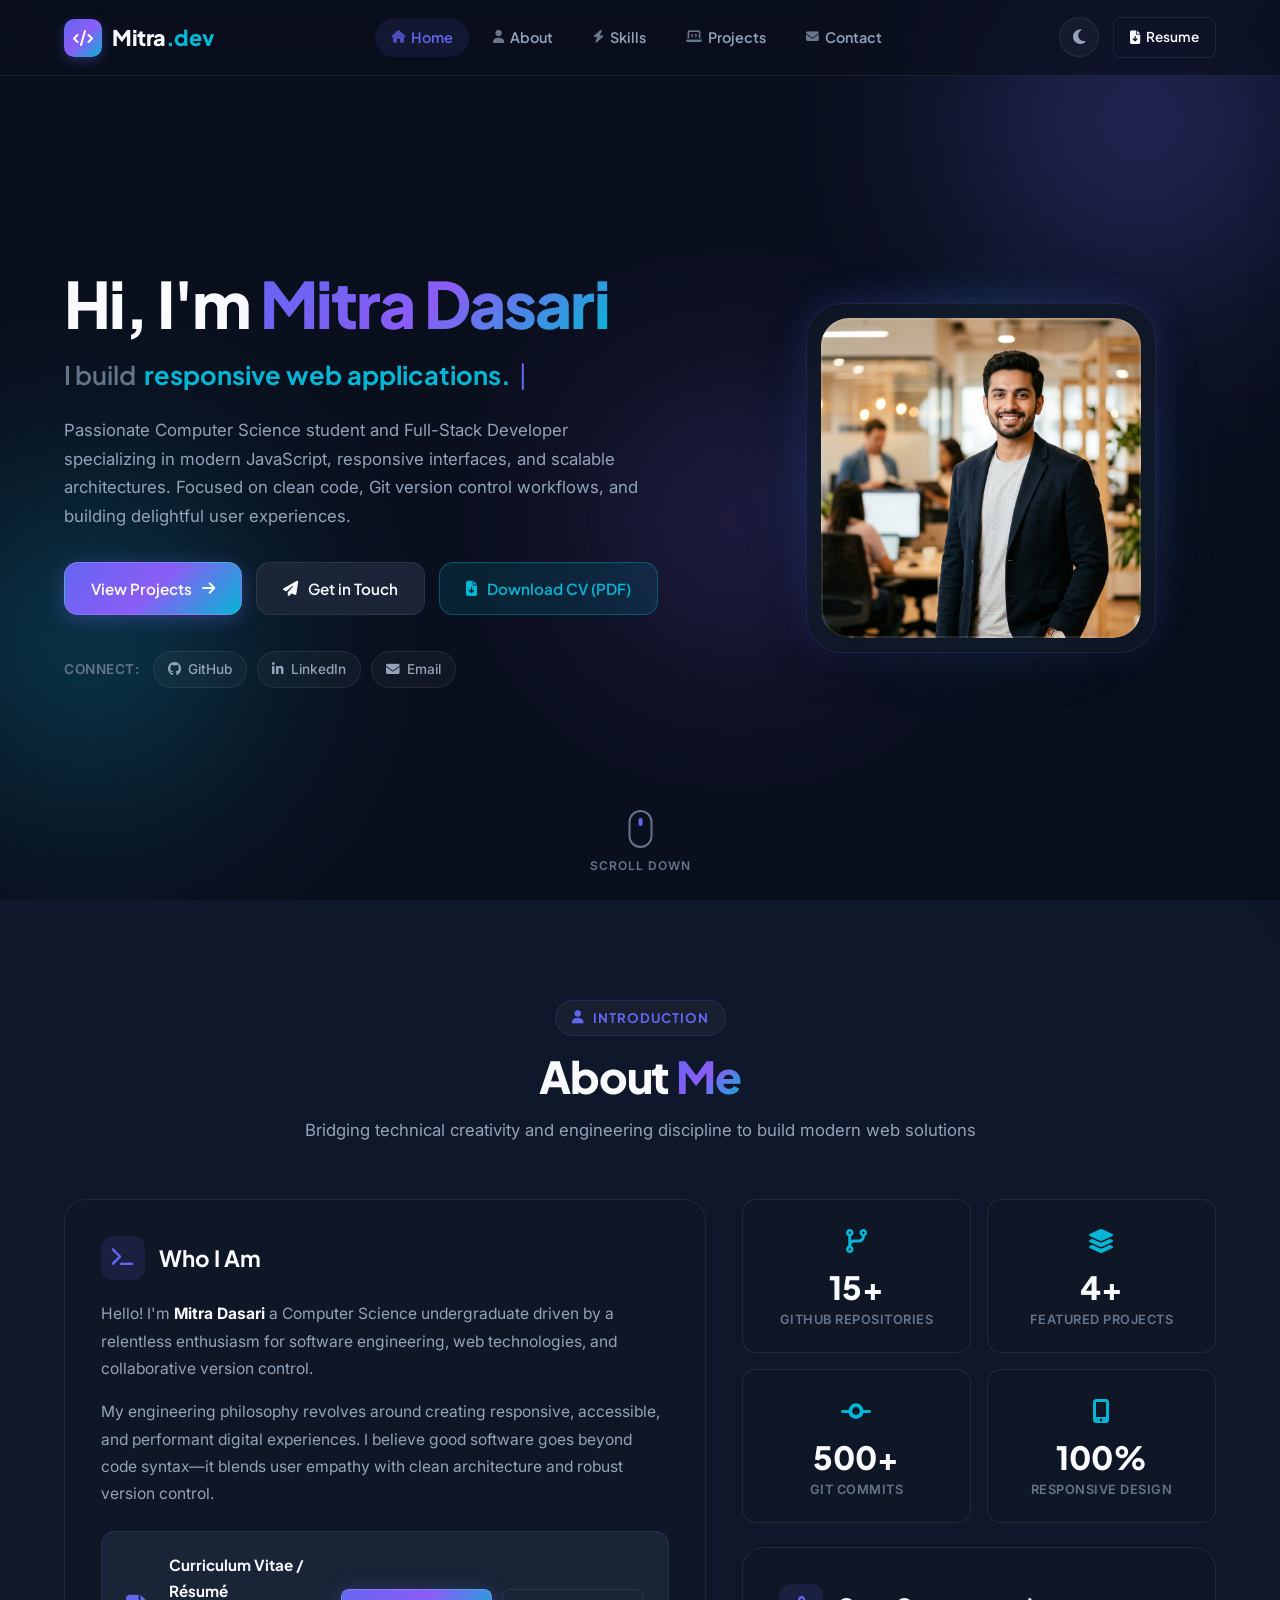
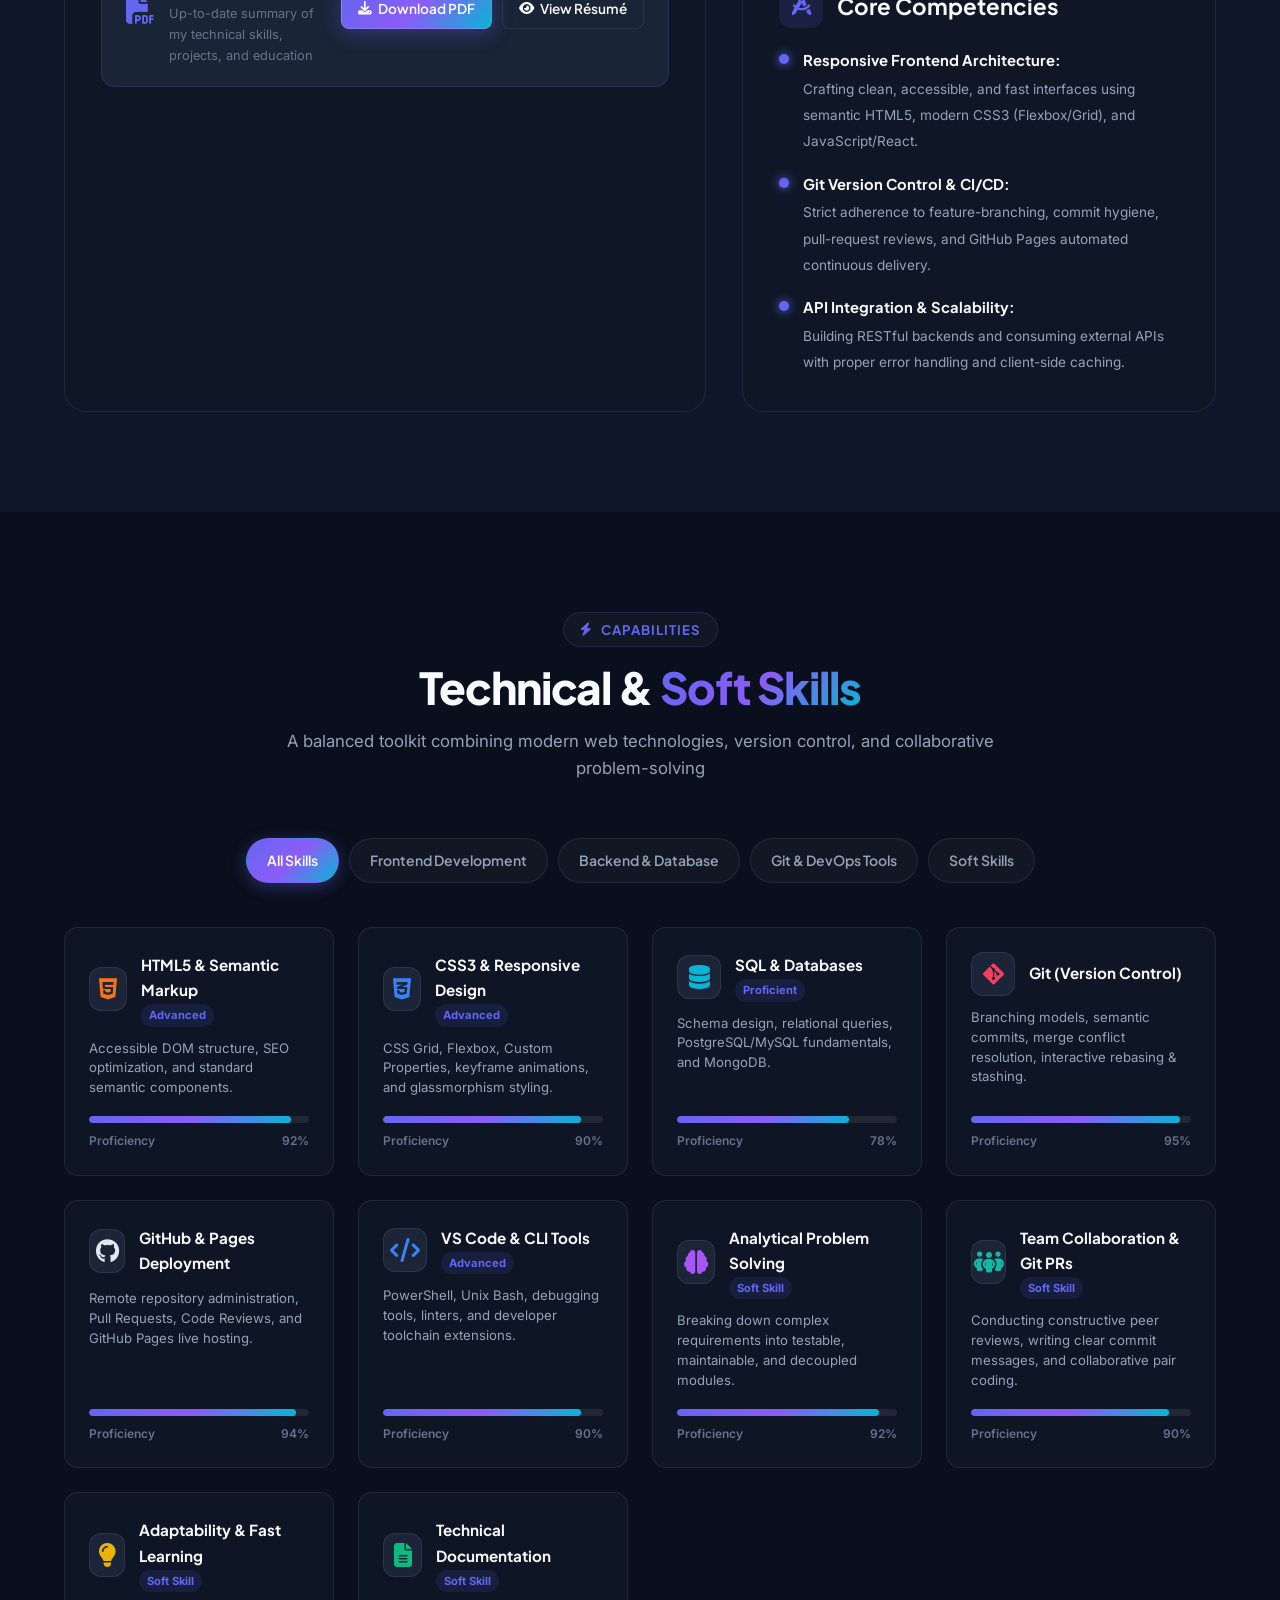
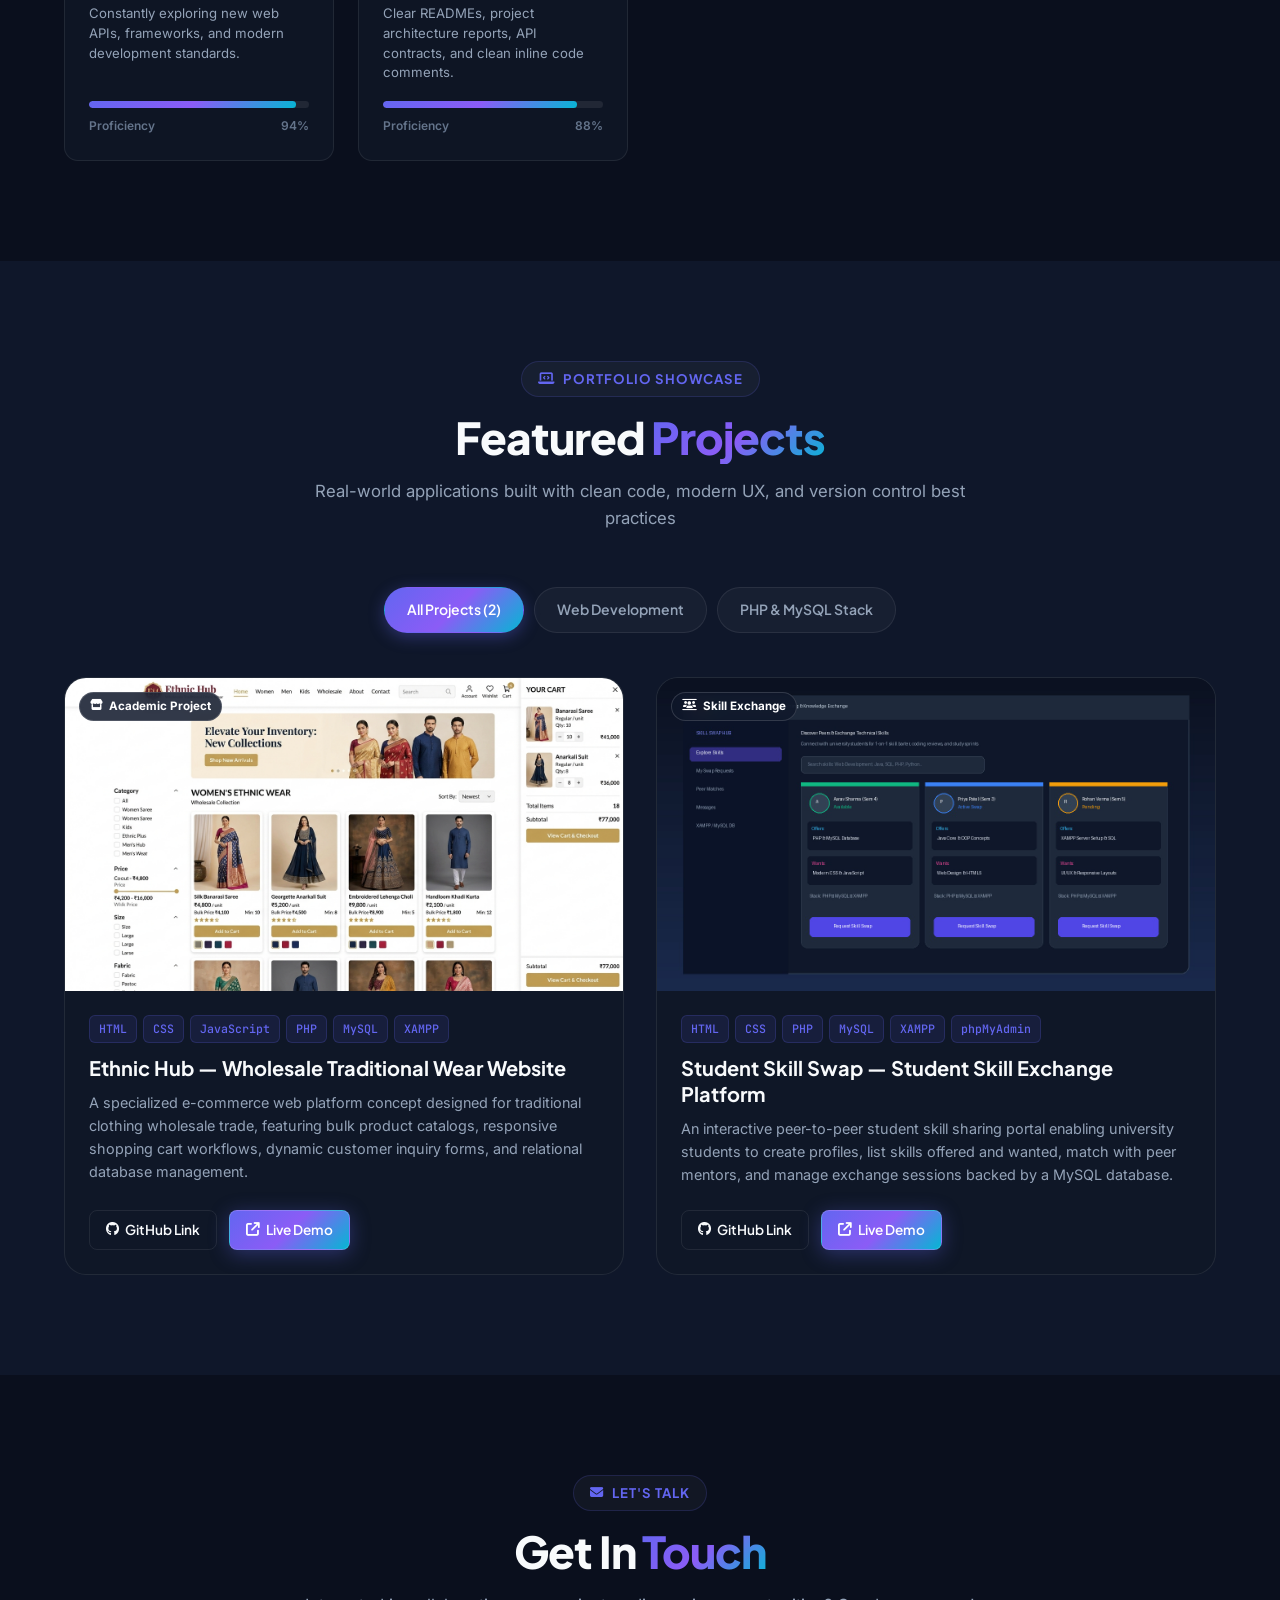
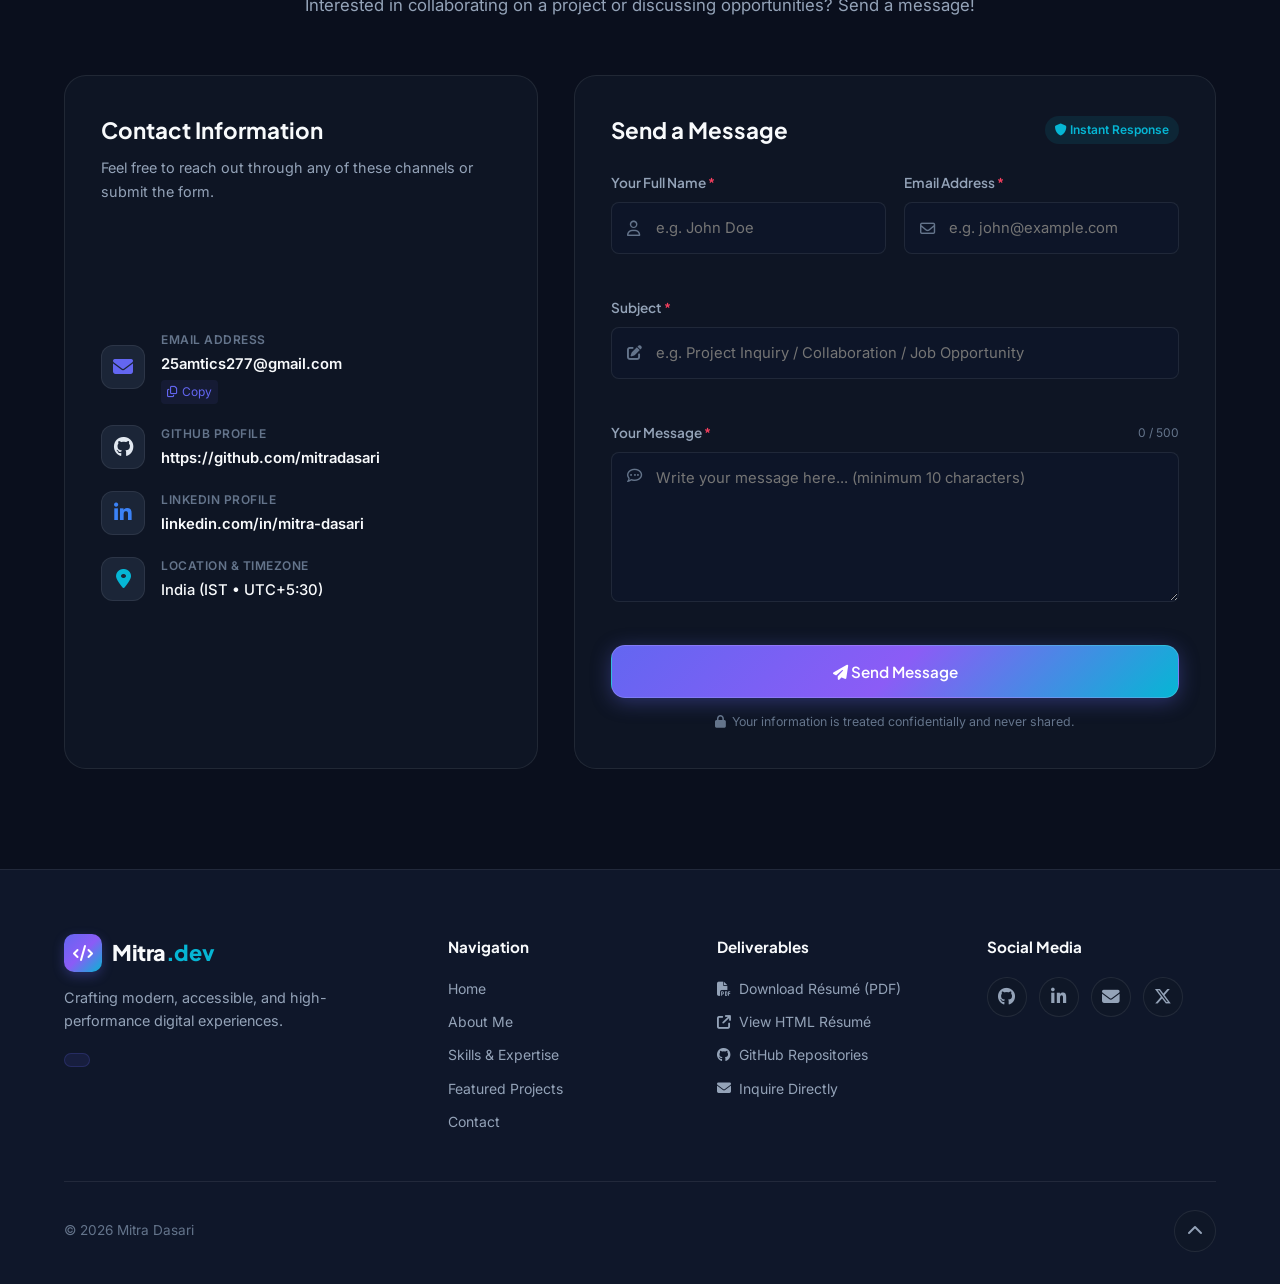
==== commit 87620886: "2nd commit" ====
--- a/index.html
+++ b/index.html
@@ -423,7 +423,7 @@
               <div class="skill-icon-box text-git"><i class="fa-brands fa-git-alt"></i></div>
               <div class="skill-details">
                 <span class="skill-name">Git (Version Control)</span>
-                <span class="skill-level-badge badge-star"><i class="fa-solid fa-star"></i> IT4048 Core</span>
+                <span"><i></i></span>
               </div>
             </div>
             <p class="skill-desc">Branching models, semantic commits, merge conflict resolution, interactive rebasing & stashing.</p>
@@ -441,7 +441,7 @@
               <div class="skill-icon-box text-light"><i class="fa-brands fa-github"></i></div>
               <div class="skill-details">
                 <span class="skill-name">GitHub & Pages Deployment</span>
-                <span class="skill-level-badge badge-star"><i class="fa-solid fa-star"></i> IT4048 Core</span>
+                <span><i></i></span>
               </div>
             </div>
             <p class="skill-desc">Remote repository administration, Pull Requests, Code Reviews, and GitHub Pages live hosting.</p>
@@ -593,10 +593,10 @@
                 A specialized e-commerce web platform concept designed for traditional clothing wholesale trade, featuring bulk product catalogs, responsive shopping cart workflows, dynamic customer inquiry forms, and relational database management.
               </p>
               <div class="project-footer">
-                <a href="https://github.com/mitradasari/ethnic-hub-website" target="_blank" rel="noopener noreferrer" class="btn btn-outline btn-sm" aria-label="Ethnic Hub GitHub Repository">
+                <a href="https://github.com/mitradasari/ethnichub" target="_blank" rel="noopener noreferrer" class="btn btn-outline btn-sm" aria-label="Ethnic Hub GitHub Repository">
                   <i class="fa-brands fa-github"></i> GitHub Link
                 </a>
-                <a href="https://mitradasari.github.io/ethnic-hub-website" target="_blank" rel="noopener noreferrer" class="btn btn-primary btn-sm" aria-label="Ethnic Hub Live Demo">
+                <a href="https://mitradasari.github.io/ethnichub/" target="_blank" rel="noopener noreferrer" class="btn btn-primary btn-sm" aria-label="Ethnic Hub Live Demo">
                   <i class="fa-solid fa-arrow-up-right-from-square"></i> Live Demo
                 </a>
               </div>
@@ -628,7 +628,7 @@
                 An interactive peer-to-peer student skill sharing portal enabling university students to create profiles, list skills offered and wanted, match with peer mentors, and manage exchange sessions backed by a MySQL database.
               </p>
               <div class="project-footer">
-                <a href="https://github.com/mitradasari/student-skill-swap" target="_blank" rel="noopener noreferrer" class="btn btn-outline btn-sm" aria-label="Student Skill Swap GitHub Repository">
+                <a href="https://github.com/mitradasari/skill-exchange" target="_blank" rel="noopener noreferrer" class="btn btn-outline btn-sm" aria-label="Student Skill Swap GitHub Repository">
                   <i class="fa-brands fa-github"></i> GitHub Link
                 </a>
                 <a href="https://mitradasari.github.io/student-skill-swap" target="_blank" rel="noopener noreferrer" class="btn btn-primary btn-sm" aria-label="Student Skill Swap Live Demo">
